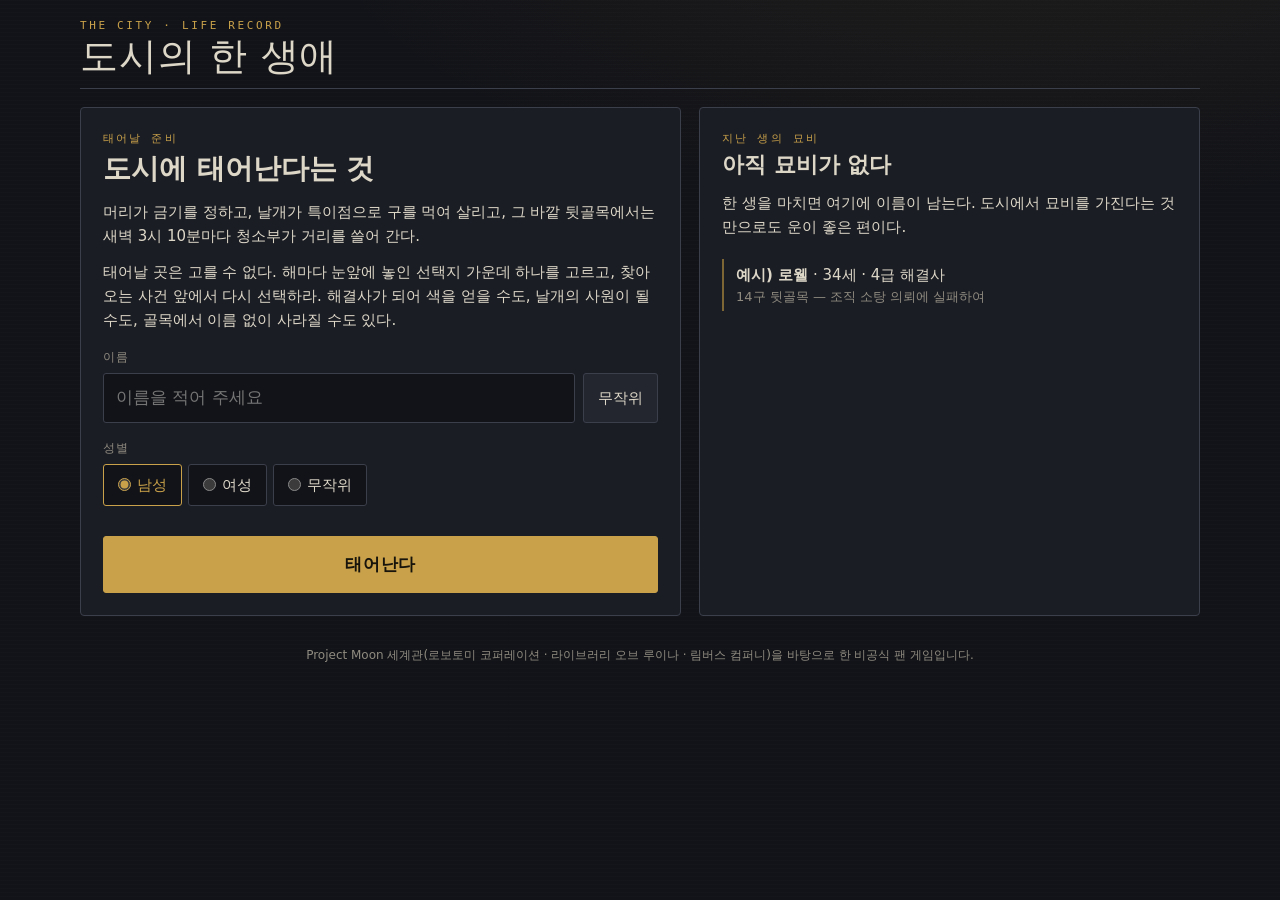
==== index.html @ c5198dad "Kali speaks in short, blunt casual lines Co-Authored-By: Claude Opus 5.5 <noreply@anthropic.com> Cla" ====
<!doctype html>
<html lang="ko">
<head>
<meta charset="utf-8">
<meta name="viewport" content="width=device-width, initial-scale=1, viewport-fit=cover">
<title>도시의 한 생애</title>
<meta name="claude:viewport-fit-sides" content="cover">
<style>
/* Layout: 서류철처럼 쌓인 한 사람의 기록 — 왼쪽 신상 카드, 오른쪽 연대기, 아래 행동 패널 */
:root {
  --bg: #121318;
  --panel: #1b1d24;
  --panel-2: #23262f;
  --line: #34374250;
  --line-strong: #3b3f4b;
  --fg: #ddd7c8;
  --muted: #8f8b80;
  --brass: #c9a14a;
  --brass-dim: #7d6634;
  --blood: #b2443a;
  --mind: #5a9a94;
  --good: #8db36a;
  --display: system-ui, -apple-system, "Apple SD Gothic Neo", "Malgun Gothic", sans-serif;
  --serif: system-ui, -apple-system, "Apple SD Gothic Neo", "Malgun Gothic", sans-serif;
  --sans: system-ui, -apple-system, "Apple SD Gothic Neo", "Malgun Gothic", sans-serif;
  --mono: ui-monospace, "SFMono-Regular", Menlo, Consolas, monospace;
  color-scheme: dark;
}
* { box-sizing: border-box; }
html, body { min-height: 100%; }
body {
  margin: 0;
  background: var(--bg);
  color: var(--fg);
  font-family: var(--sans);
  font-size: 15px;
  line-height: 1.6;
  padding-left: max(16px, env(safe-area-inset-left, 0px));
  padding-right: max(16px, env(safe-area-inset-right, 0px));
  padding-block: 20px 40px;
  background-image:
    radial-gradient(1200px 500px at 80% -10%, #c9a14a12, transparent 60%),
    repeating-linear-gradient(0deg, transparent 0 3px, #ffffff03 3px 4px);
}
button, input { font: inherit; color: inherit; }
button:focus-visible, input:focus-visible { outline: 2px solid var(--brass); outline-offset: 2px; }
.wrap { max-width: 1120px; margin: 0 auto; display: grid; gap: 18px; }

header.top { display: flex; align-items: baseline; justify-content: space-between; gap: 12px; flex-wrap: wrap; border-bottom: 1px solid var(--line-strong); padding-bottom: 10px; }
.brand { font-family: var(--display); font-size: clamp(26px, 5vw, 38px); letter-spacing: 0.02em; line-height: 1.1; color: var(--fg); }
.brand small { display: block; font-family: var(--mono); font-size: 11px; letter-spacing: 0.24em; color: var(--brass); text-transform: uppercase; margin-bottom: 4px; }
.top-actions { display: flex; gap: 8px; flex-wrap: wrap; }

.btn { background: var(--panel-2); border: 1px solid var(--line-strong); padding: 8px 14px; border-radius: 3px; cursor: pointer; transition: border-color .15s, background .15s; text-align: left; }
.btn:hover:not(:disabled) { border-color: var(--brass); }
.btn:disabled { opacity: .38; cursor: not-allowed; }
.btn.primary { background: var(--brass); color: #17140c; border-color: var(--brass); font-weight: 700; }
.btn.primary:hover:not(:disabled) { background: #d8b25c; }
.btn.ghost { background: transparent; }
.btn.danger { border-color: #b2443a80; }

/* 시작 화면 */
.intro { display: grid; grid-template-columns: minmax(0, 1.2fr) minmax(0, 1fr); gap: 18px; }
.intro .card { padding: 22px; }
.intro h2 { font-family: var(--display); font-weight: 700; font-size: 28px; margin: 0 0 8px; text-wrap: balance; }
.intro p { font-family: var(--serif); margin: 0 0 12px; color: var(--fg); max-width: 60ch; }
.field { display: grid; gap: 6px; margin: 16px 0; }
.field label { font-size: 12px; letter-spacing: .12em; color: var(--muted); }
.field-row { display: flex; gap: 8px; }
.field input { flex: 1; min-width: 0; background: var(--bg); border: 1px solid var(--line-strong); padding: 10px 12px; border-radius: 3px; font-size: 17px; }
.seg { display: flex; gap: 6px; flex-wrap: wrap; }
.seg label { display: flex; align-items: center; gap: 6px; background: var(--bg); border: 1px solid var(--line-strong); padding: 8px 14px; border-radius: 3px; cursor: pointer; font-size: 15px; letter-spacing: 0; color: var(--fg); }
.seg input { accent-color: var(--brass); margin: 0; }
.seg label:has(input:checked) { border-color: var(--brass); color: var(--brass); }
.graves { display: grid; gap: 8px; }
.grave { border-left: 2px solid var(--brass-dim); padding: 4px 0 4px 12px; }
.grave b { font-family: var(--serif); }
.grave span { display: block; font-size: 13px; color: var(--muted); }

.card { background: var(--panel); border: 1px solid var(--line-strong); border-radius: 4px; }
.eyebrow { font-family: var(--mono); font-size: 11px; letter-spacing: .2em; text-transform: uppercase; color: var(--brass); }

/* 게임 화면 */
.game { display: grid; grid-template-columns: 320px minmax(0, 1fr); gap: 18px; align-items: start; }
.sheet { padding: 18px; display: grid; gap: 14px; position: sticky; top: calc(env(safe-area-inset-top, 0px) + 12px); }
.who h2 { font-family: var(--display); font-weight: 700; font-size: 30px; margin: 2px 0 0; line-height: 1.15; }
.who .meta { color: var(--muted); font-size: 13px; }
.kv { display: grid; grid-template-columns: auto 1fr; gap: 4px 12px; font-size: 14px; }
.kv dt { color: var(--muted); }
.kv dd { margin: 0; text-align: right; font-variant-numeric: tabular-nums; }
.money { font-family: var(--mono); color: var(--brass); }
.bar { display: grid; gap: 4px; }
.bar-head { display: flex; justify-content: space-between; font-size: 13px; }
.bar-head span:last-child { font-family: var(--mono); font-variant-numeric: tabular-nums; }
.bar-track { height: 7px; background: var(--bg); border: 1px solid var(--line-strong); border-radius: 1px; overflow: hidden; }
.bar-fill { height: 100%; transition: width .4s ease; }
.virtues { display: grid; grid-template-columns: 1fr 1fr; gap: 8px; }
.virtue { background: var(--bg); border: 1px solid var(--line-strong); padding: 8px 10px; border-radius: 3px; display: grid; grid-template-columns: 1fr auto; align-items: baseline; }
.virtue .name { font-size: 13px; color: var(--muted); }
.virtue .rank { font-family: var(--display); font-size: 20px; color: var(--brass); line-height: 1; }
.virtue .num { grid-column: 1 / -1; font-family: var(--mono); font-size: 12px; color: var(--muted); }
.chips { display: flex; flex-wrap: wrap; gap: 6px; }
.chip { font-size: 12px; border: 1px solid var(--brass-dim); color: var(--brass); padding: 2px 8px; border-radius: 2px; }
.chip.warn { border-color: #b2443a90; color: #e07a6f; }

.main { display: grid; gap: 18px; min-width: 0; }
.panel { padding: 16px 18px; }
.panel-head { display: flex; justify-content: space-between; align-items: center; gap: 10px; flex-wrap: wrap; margin-bottom: 12px; }
.panel-head h3 { margin: 0; font-family: var(--display); font-weight: 700; font-size: 20px; }
.ap { font-family: var(--mono); font-size: 13px; color: var(--muted); }
.ap b { color: var(--brass); }
.groups { display: grid; gap: 14px; }
.mang { margin-bottom: 14px; }
.combat .fighters { display: grid; grid-template-columns: minmax(0, 1fr) minmax(0, 1fr); gap: 14px; margin-bottom: 12px; }
.combat .fighters > div { display: grid; gap: 8px; align-content: start; }
.foe-meta { font-size: 12px; color: var(--muted); }
.modal .clash { background: var(--bg); border: 1px solid var(--line-strong); padding: 8px 12px; margin-bottom: 12px; font-size: 13px; display: grid; gap: 4px; }
.modal .clash p { margin: 0; font-family: var(--sans); white-space: normal; }
.modal .clash p:last-child { color: var(--fg); }
.modal .clash p:not(:last-child) { color: var(--muted); }
.moves { display: grid; grid-template-columns: repeat(auto-fill, minmax(150px, 1fr)); gap: 8px; }
.moves .btn small { display: block; color: var(--muted); font-size: 11px; line-height: 1.4; }
.rings-tag { color: var(--brass); font-size: 16px; letter-spacing: .1em; }
.kv dd.teach { font-size: 12px; }
@media (max-width: 520px) { .combat .fighters { grid-template-columns: minmax(0, 1fr); } }
.turn .scene { font-family: var(--serif); margin: 0 0 14px; }
.turn .last { margin: 0 0 12px; padding: 10px 12px; background: var(--bg); border-left: 2px solid var(--brass-dim); color: #bdb7a8; font-size: 14px; white-space: pre-line; }
.turn .choices .btn { padding: 12px 14px; }
.tools { display: flex; flex-wrap: wrap; gap: 8px; margin-top: 12px; padding-top: 12px; border-top: 1px dashed var(--line-strong); }
.tools .btn small { display: block; color: var(--muted); font-size: 12px; }
.rings { display: flex; flex-wrap: wrap; gap: 6px; }
.ring { display: grid; gap: 2px; padding: 6px 12px; color: var(--brass); letter-spacing: .1em; }
.ring small { color: var(--muted); font-size: 11px; letter-spacing: 0; }
.ring.on { border-color: var(--brass); background: #c9a14a1f; }
.group-title { font-size: 12px; letter-spacing: .14em; color: var(--muted); margin-bottom: 6px; }
.acts { display: grid; grid-template-columns: repeat(auto-fill, minmax(170px, 1fr)); gap: 8px; }
.act { display: grid; gap: 2px; padding: 10px 12px; }
.act b { font-weight: 500; }
.act small { color: var(--muted); font-size: 12px; line-height: 1.4; }
.advance { width: 100%; text-align: center; padding: 14px; font-size: 17px; margin-top: 14px; font-family: var(--display); font-weight: 700; letter-spacing: .04em; }

.log { padding: 6px 18px 18px; max-height: 560px; overflow-y: auto; }
.year { padding: 14px 0; border-bottom: 1px dashed var(--line-strong); display: grid; grid-template-columns: 64px minmax(0, 1fr); gap: 12px; }
.year:last-child { border-bottom: 0; }
.year .age { font-family: var(--display); font-size: 22px; color: var(--brass); line-height: 1.2; }
.year .age small { display: block; font-family: var(--mono); font-size: 10px; color: var(--muted); letter-spacing: .1em; }
.entries { display: grid; gap: 6px; font-family: var(--serif); font-size: 15px; }
.entries p { margin: 0; max-width: 68ch; }
.entries .k-event { color: var(--fg); }
.entries .k-event b { color: var(--brass); font-family: var(--sans); font-size: 13px; margin-right: 6px; }
.entries .k-act { color: #bdb7a8; }
.entries .k-good { color: var(--good); }
.entries .k-bad { color: #e07a6f; }
.entries .k-death { color: var(--blood); font-weight: 700; }

/* 모달 */
.modal-back { position: fixed; inset: 0; background: #07080bcc; display: grid; place-items: center; padding: 20px max(16px, env(safe-area-inset-left, 0px)); z-index: 20; }
.modal { width: min(560px, 100%); padding: 22px; border-top: 3px solid var(--brass); max-height: 90vh; overflow-y: auto; }
.modal h3 { font-family: var(--display); font-weight: 700; font-size: 24px; margin: 4px 0 10px; text-wrap: balance; }
.modal p { font-family: var(--serif); margin: 0 0 16px; white-space: pre-line; }
.choices { display: grid; gap: 8px; }
.choices .btn small { display: block; color: var(--muted); font-size: 12px; }

/* 엔딩 */
.ending { padding: 26px; display: grid; gap: 14px; border-top: 3px solid var(--blood); }
.ending h2 { font-family: var(--display); font-weight: 700; font-size: 34px; margin: 0; }
.epitaph { font-family: var(--serif); font-size: 18px; border-left: 2px solid var(--brass); padding-left: 14px; max-width: 60ch; }

.foot { color: var(--muted); font-size: 12px; text-align: center; }

@media (max-width: 820px) {
  .game, .intro { grid-template-columns: minmax(0, 1fr); }
  .sheet { position: static; }
  .log { max-height: none; }
}
@media (prefers-reduced-motion: reduce) { * { transition: none !important; } }
</style>
</head>
<body>
<div class="wrap">
  <header class="top">
    <div class="brand"><small>The City · Life Record</small>도시의 한 생애</div>
    <div class="top-actions" id="topActions"></div>
  </header>
  <div id="screen"></div>
  <p class="foot">Project Moon 세계관(로보토미 코퍼레이션 · 라이브러리 오브 루이나 · 림버스 컴퍼니)을 바탕으로 한 비공식 팬 게임입니다.</p>
</div>
<div id="modalRoot"></div>

<script>
"use strict";
// ───────── 유틸 ─────────
const rand = (a, b) => Math.floor(Math.random() * (b - a + 1)) + a;
const chance = p => Math.random() < p;
const pick = arr => arr[Math.floor(Math.random() * arr.length)];
const clamp = (v, a, b) => Math.max(a, Math.min(b, v));
const fmt = n => Math.round(n).toLocaleString("ko-KR");
const esc = t => String(t).replace(/[&<>"]/g, c => ({ "&": "&amp;", "<": "&lt;", ">": "&gt;", '"': "&quot;" }[c]));
const $ = sel => document.querySelector(sel);

// 테스트 서버(test.html)는 저장 기록을 따로 쓴다
const SAVE_KEY = window.CITY_TEST ? "cityLife.test.save.v1" : "cityLife.save.v1";
const GRAVE_KEY = window.CITY_TEST ? "cityLife.test.graves.v1" : "cityLife.graves.v1";
const store = {
  get(k) { try { return JSON.parse(localStorage.getItem(k)); } catch (e) { return null; } },
  set(k, v) { try { localStorage.setItem(k, JSON.stringify(v)); } catch (e) {} },
  del(k) { try { localStorage.removeItem(k); } catch (e) {} },
};

// ───────── 세계 데이터 ─────────
const VIRTUES = [["fort", "용기"], ["prud", "신중"], ["temp", "자제"], ["just", "정의"]];
const GENDERS = { m: "남성", f: "여성" };
const ZONES = { nest: "둥지", back: "뒷골목", out: "외곽", wing: "날개 구역", spider: "거미집", hcorp: "H사 구역", sisyphe: "시지프 백화점", hatch: "R사 부화장", wlost: "열차 사이" };
// 시지프 백화점: N사의 금기를 어겨 시지프형을 받은 사람이 들어가는 곳. 층을 오르다 지면 지하 1층으로 굴러떨어진다.
const FLOORS = ["지하 1층 푸드코트", "1층 잡화관", "2층 의류관", "3층 가전관", "4층 상영관", "옥상"];
const FLOOR_FOES = ["푸드코트 점원", "잡화관 매니저", "의류관 마네킹들", "가전관 보안 요원", "상영관 안내원"];
const isN = () => (s.job?.type === "wing" && s.job.co === "N사") || (s.zone === "wing" && s.wingCo === "N사");
// H사는 날개 가운데 하나다. 다만 세 가문과 흑수가 있어 구역의 모습은 다른 날개와 다르다.
const isH = st => st.zone === "hcorp" || (st.zone === "wing" && st.wingCo === "H사");
const isS = st => st.zone === "wing" && st.wingCo === "S사";
const zkey = st => (isH(st) ? "hcorp" : isS(st) ? "scorp" : st.zone);
const nestLike = st => (st.zone === "nest" || st.zone === "wing") && !isH(st) && !isS(st);
const streetLike = st => st.zone === "back" || st.zone === "out";
// 거미집의 아비들. 시오미 요루(소지)는 탈출 전까지 거미집에 남아 있다.
const ABI = {
  "뤼엔": { finger: "검지", str: 170, mang: 3, loot: ["남겨진 신탁", "계속 울리는 단말기"], desc: "검은 양복에 가면을 쓴 검지의 신탁 대행자. 거미집의 판을 짠 사람이고, 모든 것을 지령의 이름으로 행한다." },
  "발렌치나": { finger: "엄지", full: "발렌치나 보냐텔리", str: 130, mang: 1, loot: ["오딘의 눈", "레이피어"], line: "씨발, 어디 싸돌아다니다 이제 기어 나왔어, 이 배은망덕한 새끼야? 키워 준 은혜도 모르고 좆같이 도망을 쳐? 이리 와, 오늘 다리몽둥이 부러질 줄 알아.", desc: "보냐텔리 가문에서 쫓겨난 연기 전쟁의 영웅. 합을 주고받을수록 빨라지는 속검술 팔레르모, 오른눈에 박힌 오딘의 눈." },
  "마티아스": { finger: "중지", str: 160, mang: 0, loot: ["레바테인", "앙갚음 장부 [번외]"], desc: "중지의 큰형님. 봉인 붕대가 한 겹씩 풀릴 때마다 대검 레바테인이 열기를 토한다.", line: "어이, 막내! 식구가 집을 나가면 쓰나. 큰형님이 직접 데리러 왔다!" },
  "칼리스토": { finger: "약지", str: 112, mang: 0, loot: ["티비아", "마에스트로의 반지"], desc: "약지 신체파의 전직 마에스트로. 뼈와 근육을 늘이는 티비아를 휘두르고, 개조 인형들을 부린다.", line: "아아, 여기 계셨군요. 당신은 아직 미완성입니다. 제가 마저 완성해 드리지요." },
  "요루": { finger: "소지", full: "시오미 요루", str: 74, mang: 0, desc: "하얀 시로무쿠 차림의 어머니. 지혜성도가 지나간 자리마다 파란 검흔이 남는다." },
};
const H_FAMILIES = ["가씨 가문", "설씨 가문", "사씨 가문"];
// 흑수: 환을 먹고 흑수가 되어, 재갈을 쥔 주인을 호위하는 H사의 병기. 가장 높은 자리는 필두.
const HEISHOU = ["묘", "사", "술", "신", "진", "유", "인", "오", "미", "해", "축"];
const HEISHOU_RANKS = ["흑수", "필두"];
const SHIPS = ["회색 고래", "검은 물보라", "녹슨 닻", "새벽 갈매기", "끝없는 수평선"];
const LAKE_FOES = ["호수 밑에서 올라온 거대한 그림자", "대호수의 식인 어군", "안개 속의 유령선", "촉수 달린 괴어"];
const TABOO_FOES = ["시간을 되감으려는 연구자", "인공지능에 몸을 맡긴 자", "복제인간 공장의 주인", "금기 기술 밀매상"];
const CLAW_TARGETS = ["금기를 어긴 날개의 임원", "특이점을 빼돌린 연구 집단", "금기 연구를 숨긴 특색 해결사"];
const COMMISSION_FOES = ["뒷골목 조직원들", "용병 무리", "도망친 개조인간", "폭주한 의체 사용자", "경쟁 사무소의 해결사"];
const DOG_NAMES = ["보리", "콩이", "까망이", "뭉치"];
const BLOOD_RANKS = ["갓 태어난 혈귀", "혈귀", "오래된 혈귀", "혈귀 귀족"];
const MANSIONS = ["은빛 장미 저택", "둥지 언덕의 아르덴 저택", "금박 담장의 로웰가", "11구의 오래된 저택", "검은 철문 집안"];
const INTRUDERS = ["저택에 숨어든 도둑들", "주인을 노린 자객", "경쟁 가문의 사병들", "뒷골목 조직원들"];
const BLOOD_FOES = ["굶주린 혈귀", "혈귀 무리", "혈귀 가문의 버틀러들", "오래된 혈귀"];
const RUIN_FOES = ["유적의 수호 기계", "무너진 회랑의 괴물", "경쟁 도굴꾼들", "잠에서 깬 무언가"];
// 유물: 위력을 주지만 해마다 대가를 받아 간다
const RELICS = [
  { name: "울부짖는 창", pow: 15, curse: "sp", desc: "휘두를 때마다 누군가의 비명이 들린다." },
  { name: "피를 먹는 검", pow: 18, curse: "hp", desc: "주인의 피도 가리지 않는다." },
  { name: "시간의 모래시계", pow: 6, stat: "prud", curse: "sp", desc: "모래가 거꾸로 흐를 때가 있다." },
  { name: "침묵의 가면", pow: 8, stat: "temp", curse: "sp", desc: "쓰고 있으면 자기 목소리가 들리지 않는다." },
  { name: "녹슨 왕관", pow: 5, rep: 20, curse: "hp", desc: "이마를 조금씩 파고든다." },
  { name: "꺼지지 않는 심장", pow: 12, curse: "sp", desc: "주머니 속에서 아직도 뛰고 있다." },
  { name: "궁니르", pow: 22, curse: "sp", desc: "던지면 반드시 표적을 꿰뚫고 주인의 손으로 돌아온다. 돌아올 때마다 마음 한 조각을 가져온다." },
  // 히든 보스 뇌횡의 전리품: 유적에서는 나오지 않는다
  { name: "카포의 모자", pow: 10, rep: 30, hidden: true, desc: "동부 엄지 카포 IIII의 모자. 쓰고 있으면 골목의 조직원들이 먼저 길을 비킨다." },
  { name: "천퇴성도", pow: 25, hidden: true, desc: "소지의 천퇴성이 쓰던 칼. 베기도 전에 상대가 물러선다." },
  // 거미집 아비들의 전리품
  { name: "남겨진 신탁", pow: 15, stat: "prud", hidden: true, desc: "뤼엔이 끝내 수행하지 못한 지령이 적힌 종이. 글씨가 아직 마르지 않았다." },
  { name: "계속 울리는 단말기", pow: 10, curse: "sp", hidden: true, desc: "검지의 단말기. 주인이 죽었는데도 새 지령 알림이 멈추지 않는다." },
  { name: "오딘의 눈", pow: 18, stat: "prud", hidden: true, desc: "발렌치나의 오른눈에 박혀 있던 유물. 다가올 찰나를 먼저 보여 준다." },
  { name: "레이피어", pow: 16, hidden: true, desc: "코등이에 리볼버 약실이 달린 레이피어. 탄을 격발해 검신을 쏘아 낸다." },
  { name: "레바테인", pow: 24, curse: "hp", hidden: true, desc: "세 겹의 붕대로 봉인된 대검. 붕대를 풀 때마다 쥔 손까지 태운다." },
  { name: "앙갚음 장부 [번외]", pow: 12, stat: "just", hidden: true, desc: "중지가 갚아야 할 원한을 적어 둔 장부의 번외편. 마지막 장에 마티아스의 이름이 있다." },
  { name: "티비아", pow: 15, hidden: true, desc: "뼈와 근육을 늘이고 비트는 칼리스토의 주 무기." },
  { name: "마에스트로의 반지", pow: 10, stat: "temp", hidden: true, desc: "약지 마에스트로의 증표. 끼고 있으면 모든 것이 재료로 보인다." },
  // 붉은 안개의 전리품
  { name: "미미크리 [프로토타입]", pow: 30, curse: "hp", hidden: true, desc: "붉은 안개가 쓰던 E.G.O 무기의 시제품. 벤 것을 먹고 주인의 피도 탐낸다." },
  { name: "다스리는 황제의 왕관", pow: 30, rep: 30, curse: "sp", hidden: true, desc: "연기 전쟁의 전장을 다스리던 바퀴황제의 왕관. 쓰면 벌레들이 고개를 숙이고, 밤마다 군단의 발소리가 들린다." },
  { name: "지혜성도", pow: 20, hidden: true, desc: "소지의 오오타치. 베고 지나간 자리에 파란 검흔이 남는다." },
  { name: "자양화", pow: 8, stat: "temp", hidden: true, desc: "푸른 수국 장식. 쥐고 있으면 이유 모를 그리움이 밀려온다." },
  // 대호수의 전리품
  { name: "창백한 고래의 심장", pow: 35, curse: "sp", hidden: true, desc: "아직도 느리게 뛰는 거대한 심장. 귀를 대면 파도 소리와 누군가의 집착이 들린다." },
  { name: "청새치 고래의 위턱", pow: 40, curse: "hp", hidden: true, desc: "창처럼 길게 뻗은 위턱. 쥐는 손바닥이 늘 조금씩 베인다." },
  { name: "새빨간 고래의 혓바닥", pow: 38, curse: "sp", hidden: true, desc: "아직도 붉고 축축한 혓바닥. 밤마다 무언가를 맛보고 싶어진다." },
];
// 마지막 글자에 받침이 있는지 (조사 고르기용)
const hasBatchim = w => { const c = w.charCodeAt(w.length - 1) - 0xac00; return c >= 0 && c <= 11171 && c % 28 !== 0; };
// 대호수의 고래들. 거대한 만큼 느려서 합에서는 위력의 일부(clashScale)만 쓴다.
const WHALES = [
  { id: "paleWhale", flag: "whaleDone", ach: "whale", name: "창백한 고래", hp: 5000, str: 500, clashScale: 0.5, min: 200, loot: "창백한 고래의 심장",
    intro: "항해 중 호수의 물빛이 하얗게 바랬다. 수면 아래에서 섬만 한 그림자가 떠오른다.",
    desc: "숨 한 번에 파도가 일고, 꼬리 한 번에 배가 기운다. 너무 거대해서 움직임이 느리다. 그 틈을 노려야 한다.",
    end: "작살이 심장에 닿았다. 창백한 고래가 천천히 가라앉으며 호수 전체가 고요해졌다." },
  { id: "marlinWhale", flag: "marlinDone", ach: "marlin", name: "청새치 고래", hp: 4800, str: 760, clashScale: 0.37, min: 240, loot: "청새치 고래의 위턱",
    intro: "수면을 가르며 창 같은 위턱이 솟구쳤다. 돛대 하나가 단번에 꿰뚫려 부러졌다.",
    desc: "창처럼 뻗은 위턱으로 배를 꿰뚫는 고래. 셋 중 가장 빠르고 가장 사납다.",
    end: "위턱을 피해 등 위로 뛰어올라 작살을 박아 넣었다. 청새치 고래가 마지막으로 하늘을 향해 솟구쳤다가 떨어졌다." },
  { id: "redWhale", flag: "redWhaleDone", ach: "redWhale", name: "새빨간 고래", hp: 6000, str: 670, clashScale: 0.4, min: 240, loot: "새빨간 고래의 혓바닥",
    intro: "호수가 피처럼 붉게 물들었다. 거대한 입이 열리며 물이 소용돌이친다.",
    desc: "무엇이든 삼키는 붉은 고래. 가장 거대하고 가장 질기다.",
    end: "붉은 입 안쪽 깊숙이 작살을 꽂았다. 새빨간 고래가 몸을 비틀며 가라앉자 붉은 물빛도 천천히 걷혔다." },
];
// 소지의 별호: 36천강과 72지살. 태어날 때 정해지고 평생 잃지 않는다.
// 소지는 별호일 뿐 들어갈 수 있는 조직이 아니다. 별을 가진 이들은 대개 다른 곳에 속해 있고, 누가 별을 가졌는지 서로 모른다.
// 천퇴성(뇌횡)과 지혜성(시오미 요루)은 이미 주인이 있다.
const TIANGANG = ["천괴성", "천강성", "천기성", "천한성", "천용성", "천웅성", "천맹성", "천위성", "천영성", "천귀성", "천부성", "천만성", "천고성", "천상성", "천우성", "천공성", "천속성", "천이성", "천구성", "천수성", "천검성", "천평성", "천죄성", "천손성", "천패성", "천뢰성", "천혜성", "천폭성", "천곡성", "천미성", "천교성", "천암성", "천퇴성", "천살성", "천재성", "천호성"];
const DISHA = ["지괴성", "지살성", "지용성", "지걸성", "지웅성", "지위성", "지영성", "지기성", "지맹성", "지문성", "지정성", "지벽성", "지합성", "지강성", "지암성", "지축성", "지회성", "지좌성", "지우성", "지령성", "지수성", "지미성", "지희성", "지광성", "지비성", "지쾌성", "지명성", "지진성", "지퇴성", "지만성", "지은성", "지이성", "지리성", "지준성", "지락성", "지첩성", "지속성", "지계성", "지마성", "지요성", "지유성", "지복성", "지공성", "지손성", "지노성", "지찰성", "지악성", "지추성", "지장성", "지단성", "지각성", "지사성", "지음성", "지형성", "지평성", "지구성", "지적성", "지모성", "지폐성", "지건성", "지멸성", "지허성", "지주성", "지패성", "지묘성", "지전성", "지교성", "지혼성", "지보성", "지환성", "지월성", "지혜성"];
const TAKEN_STARS = ["천퇴성", "지혜성"];
// 별호가 있는 사람만 소지 소속으로 표시된다
const starLine = st => (st.starKnown && st.birthStar ? `소지 · ${STAR_TIER[st.birthStar.tier]} ${st.birthStar.name}` : "");
const STAR_TIER = { disha: "72지살", tiangang: "36천강" };
const relicOf = n => RELICS.find(r => r.name === n);
const SCENES = {
  back: ["골목에 녹슨 비가 내린다.", "멀리서 해결사들의 총성이 들린다.", "옆방 사람이 또 바뀌었다.", "골목 끝 공방에서 용접 불꽃이 튄다."],
  out: ["외곽의 바람이 모래를 실어 온다.", "폐허 너머에서 정체 모를 울음소리가 들린다.", "오늘도 물을 구하는 게 일이다."],
  nest: ["둥지의 거리는 오늘도 깨끗하다.", "광고판이 새 앰플을 자랑한다.", "검문소 앞 줄이 길다."],
  wing: ["날개의 로고가 새겨진 창 너머로 도시가 내려다보인다.", "사내 방송이 오늘의 생산 목표를 읽는다.", "보안 요원이 신분증을 다시 확인한다."],
  hcorp: ["처마 끝마다 붉은 등롱이 흔들린다.", "가문의 행렬이 지나가자 사람들이 고개를 숙인다.", "재갈을 쥔 주인 뒤로 흑수들이 말없이 따라 걷는다.", "찻집에서 보이차 향이 흘러나온다."],
  scorp: ["처마 끝에 풍경이 운다.", "장터에서 엿장수의 가위 소리가 들린다.", "갓을 쓴 사람들이 돌담길을 천천히 지나간다."],
  hatch: ["배양조의 기포 소리가 끝없이 이어진다.", "교관이 개체 번호를 하나씩 부른다.", "옆 침상의 아이가 오늘도 같은 꿈 이야기를 한다."],
  wlost: ["창밖으로 같은 역이 세 번째 지나간다.", "열차 칸의 끝이 보이지 않는다.", "누군가의 시계는 거꾸로, 누군가의 시계는 멈춰 있다."],
  sisyphe: ["안내 방송이 오늘의 특가를 읽는다.", "에스컬레이터가 끝없이 올라간다.", "푸드코트에서 통조림 따는 소리가 들린다."],
  spider: ["천장에서 거미줄 같은 실이 늘어진다.", "복도 끝에서 아비의 발소리가 지나간다.", "어딘가에서 아비들이 웃는 소리가 들린다."],
};
const NAMES = ["로웰", "하윤", "이든", "세라", "도윤", "카린", "밀레", "준", "아델", "시오", "레오", "나윤", "에단", "루카", "미르", "소라", "벨", "그레타", "오스카", "유리", "하람", "티모", "이사", "펠릭스", "다온", "노아", "비비안", "로아"];
const WINGS = [
  { co: "L사", flavor: "에너지 기업. 지하 시설에서 무엇을 관리하는지는 묻지 않는 것이 규칙이다." },
  { co: "K사", flavor: "재생 앰플을 만드는 회사. 상처가 아물기 전에 다시 출근하게 된다." },
  { co: "W사", flavor: "구 사이를 순식간에 잇는 워프 열차를 운영한다. 승무원은 청소 담당을 겸한다." },
  { co: "R사", flavor: "용병을 길러 내는 군사 기업. 팀 이름이 동물 이름이다." },
  { co: "N사", flavor: "경험을 통조림에 담는 날개. 영상을 남기는 것과 경험을 위조하는 것을 금기로 삼는다." },
  { co: "T사", flavor: "시간과 관련된 특이점을 쥐고 있다. 근무 시간이 늘 이상하게 길다." },
  { co: "S사", flavor: "조선을 닮은 날개. 기와집과 돌담길 사이로 갓을 쓴 사람들이 오간다." },
  { co: "H사", flavor: "가씨 · 설씨 · 사씨 세 가문이 이끄는 날개. 재갈을 쥔 주인 곁에는 늘 흑수가 있다." },
];
const FINGERS = [
  { name: "엄지", flavor: "철저한 위계. 윗사람의 말은 곧 법이다." },
  { name: "검지", flavor: "지령을 따른다. 이유는 묻지 않는다." },
  { name: "중지", flavor: "형제의 원한은 반드시 갚는다." },
  { name: "약지", flavor: "도시를 화폭 삼는 예술가들. 재료는 대개 사람이다." },
];
const SYNDS = ["갈고리 조직", "녹슨 사슬단", "검은 비늘 회", "9번가 형제단", "쥐구멍 상회", "회색 우산파"];
const COLOR_A = ["진홍", "청록", "회백", "금빛", "칠흑", "은회", "자홍", "적갈", "남빛", "잿빛"];
const COLOR_B = ["칼날", "늑대", "서리", "파도", "종소리", "안개", "망치", "장미", "등불", "메아리"];
const EGO_NAMES = ["꺼지지 않는 등불", "가시 돋친 서약", "잿빛 요람", "거꾸로 핀 꽃", "녹슨 맹세", "침묵하는 종", "부서진 나침반", "붉은 실타래", "깊은 우물", "새벽의 칼날"];
const ACH = {
  heir: "H사 가주 후보", head: "H사 가주", lord: "H사 군주", heishou: "흑수가 되다", pildu: "흑수 필두", captain: "대호수의 선장", pirateCaptain: "해적선장",
  hunterLegend: "전설의 금기사냥꾼", claw: "머리의 발톱",
  vampire: "혈귀가 되다", bloodNoble: "혈귀 귀족", bloodLegend: "전설의 혈귀 사냥꾼", butlerChief: "저택의 우두머리", relic: "유물 발견", relic5: "유물 수집가",
  leiHeng: "동부십검을 꺾다", roachEmperor: "바퀴황제를 쓰러뜨리다", kali: "붉은 안개를 걷어 내다", whale: "창백한 고래를 잡다", marlin: "청새치 고래를 잡다", redWhale: "새빨간 고래를 잡다", disha: "72지살", tiangang: "36천강", hatchery: "부화장 출신", lost: "길 잃은 자", lostReturn: "열차에서 돌아오다", rcorpTop: "R사 팀장", wcleanTop: "1등급 정리요원", blackcloudTop: "흑운회 조장", geomgyeTop: "검계의 우두",
  spiderEscape: "거미집 탈출", sisyphe: "시지프형", sisypheOut: "형기 만료", abiSlayer: "아비를 베다", spiderEnd: "거미집의 끝",
  nest: "둥지 입성", wing: "날개 입사", fixer: "해결사 자격", grade1: "1급 해결사", color: "특색 해결사",
  finger: "손가락의 일원", taboo: "금기를 건드림", night: "청소부를 베다",
  oldage: "천수를 누림", ego: "E.G.O 개화", shin: "신(心) 터득", mang: "망(望) 발현", mang5: "다섯 겹의 망", egoUnstable: "불안정 E.G.O 개화", rich: "백만장자", family: "가정을 꾸림", aug: "온몸이 의체",
};

// ───────── 상태 ─────────
let s = null;
let queue = [];
let modalOpen = false;

function rollOrigin() {
  const r = Math.random();
  return r < 0.1 ? "nest" : r < 0.22 ? "wing" : r < 0.93 ? "back" : r < 0.97 ? "out" : "spider";
}
function newLife(name, gender, origin) {
  if (origin === "hatch") { const l = newLife(name, gender, "wing"); l.wingCo = "R사"; l.zone = "hatch"; l.hatchBorn = true; l.parents = 0; return l; }
  // "hcorp"는 H사 날개 출생을 뜻한다
  const forceH = origin === "hcorp";
  const zone = forceH ? "wing" : ZONES[origin] ? origin : rollOrigin();
  const wingCo = zone === "wing" ? (forceH || chance(0.45) ? "H사" : pick(WINGS.filter(w => w.co !== "H사")).co) : null;
  const base = (wingCo === "H사" ? 7 : { nest: 8, wing: 9, spider: 6 }[zone]) || 4;
  const life = {
    name: name || pick(NAMES),
    gender: gender === "m" || gender === "f" ? gender : pick(["m", "f"]),
    age: 0,
    district: rand(1, 25),
    zone,
    wingCo,
    spider: zone === "spider" ? { abi: ["뤼엔", "발렌치나", "마티아스", "칼리스토", "요루"], escaped: false, teach: {} } : null,
    hFamily: wingCo === "H사" && chance(0.4) ? pick(H_FAMILIES) : null,
    hatchBorn: wingCo === "R사" && chance(0.4),
    // 별호는 태어날 때 정해진다. 소지에 들어가면 그 별로 불린다.
    birthStar: (r => (r < 0.03 ? { tier: "tiangang", name: pick(TIANGANG.filter(n => !TAKEN_STARS.includes(n))) } : r < 0.1 ? { tier: "disha", name: pick(DISHA.filter(n => !TAKEN_STARS.includes(n))) } : null))(Math.random()),
    hp: 100, sp: 100,
    fort: rand(base, base + 8), prud: rand(base, base + 8), temp: rand(base, base + 8), just: rand(base, base + 8),
    money: 0, rep: 0,
    job: null, bestJob: null,
    partner: null, love: 0, married: false, kids: 0,
    parents: zone === "spider" ? 1 : 2, aug: 0, taboo: 0,
    ap: 1, offer: null, last: null,
    log: [], ach: [],
    alive: true, cause: null,
  };
  if (life.hatchBorn) { life.zone = "hatch"; life.parents = 0; }
  return life;
}

const apFor = st => (st.age < 6 ? 1 : st.age < 16 ? 2 : 3);
// 신(心) 숙련도 20마다 망(望) 고리 하나, 최대 다섯
// 정신력 최댓값. 완전한 E.G.O를 개화하면 100 늘어난다.
const spMax = st => 100 + (st.ego?.stable ? 100 : 0);
// 망(望) 고리: 신(心) 숙련도 20마다, 그리고 쌓아 온 각오 3마다 하나씩. 둘 중 작은 쪽까지만, 최대 다섯.
const maxRings = st => Math.min(5, Math.floor((st.shin || 0) / 20), Math.floor((st.resolve || 0) / 3));
const mangLoad = n => (n ? 4 * Math.pow(2, n - 1) : 0);
const power = st => (st.fort + st.just) / 2 + st.prud / 10 + st.aug * 3 + (st.ego ? (st.ego.stable ? 25 : 35) : 0)
  + (st.shin || 0) / 5 + (st.timeSense ? 5 : 0)
  + (st.starKnown && st.birthStar ? (st.birthStar.tier === "tiangang" ? 25 : 10) : 0) + (st.vampire ? 20 + st.vampire.rank * 8 : 0) + (st.relics || []).reduce((a, n) => a + (relicOf(n)?.pow || 0), 0);
const rankOf = v => (v >= 100 ? "EX" : ["I", "II", "III", "IV", "V"][Math.min(4, Math.floor(v / 20))]);
// 성별에 따른 문구: gx(남성, 여성)
const gx = (m, f) => (s && s.gender === "f" ? f : m);
const where = st => (st.zone === "hatch" ? "R사 부화장" : st.zone === "wlost" ? "W사 열차 사이의 어딘가" : st.zone === "sisyphe" ? `시지프 백화점 ${FLOORS[st.floor || 0]}` : st.zone === "spider" ? "거미집" : st.zone === "hcorp" ? `${st.district}구 H사 구역` : st.zone === "wing" ? `${st.district}구 ${st.wingCo} 날개 구역` : `${st.district}구 ${ZONES[st.zone]}`);

function jobLabel(j) {
  if (!j) return "없음";
  switch (j.type) {
    case "fixer": return j.color ? `특색 해결사 「${j.color}」` : `${j.grade}급 해결사`;
    case "wing": return `${j.co} ${["사원", "주임", "팀장", "부장", "임원"][j.rank]}`;
    case "synd": return `${j.name} ${["말단", "행동대원", "간부", "두목"][j.rank]}`;
    case "finger": return `${j.name} ${["견습", "정식 단원", "중견", "간부"][j.rank]}`;
    case "worker": return "공장 노동자";
    case "heishou": return `흑수 - ${j.branch}${j.rank ? " " + HEISHOU_RANKS[j.rank] : ""}`;
    case "hhead": return "H사 가주";
    case "hlord": return "H사 군주";
    case "sailor": return j.rank === 3 ? `「${j.ship}」호 선장` : `대호수 ${["갑판원", "항해사", "일등항해사"][j.rank]}`;
    case "pirate": return j.rank === 3 ? `해적선 「${j.ship}」의 선장` : `해적 ${["졸개", "갑판장", "부선장"][j.rank]}`;
    case "tabooHunter": return `${["수습", "정식", "베테랑", "전설의"][j.rank]} 금기사냥꾼`;
    case "claw": return "머리의 발톱";
    default: if (ORGS[j.type]) return ORGS[j.type].title(j) + ORGS[j.type].ranks[j.rank]; break;
    case "bloodHunter": return `${["견습", "정식", "베테랑", "전설의"][j.rank]} 혈귀 사냥꾼`;
    case "butler": return `${j.house}의 ${["견습 ", "", "수석 ", ""][j.rank]}${j.rank === 3 ? gx("집사장", "메이드장") : gx("전투 집사", "전투 메이드")}`;
    case "relicHunter": return `${["신참", "정식", "베테랑", "전설의"][j.rank]} 유적 탐사가`;
  }
}
function jobScore(j) {
  if (!j) return 0;
  if (j.type === "fixer") return j.color ? 100 : 10 + (10 - j.grade) * 8;
  if (j.type === "wing") return 40 + j.rank * 12;
  if (j.type === "finger") return 35 + j.rank * 15;
  if (j.type === "synd") return 15 + j.rank * 10;
  if (j.type === "bloodHunter") return 30 + j.rank * 15;
  if (j.type === "butler") return 15 + j.rank * 12;
  if (j.type === "relicHunter") return 20 + j.rank * 14;
  if (ORGS[j.type]) return 20 + j.rank * 15;
  return { claw: 120, hlord: 110, hhead: 70 }[j.type] ?? (j.type === "tabooHunter" ? 30 + j.rank * 15 : ["heishou", "sailor", "pirate"].includes(j.type) ? 12 + j.rank * 12 : 5);
}
function setJob(j) {
  s.job = j;
  if (j && jobScore(j) >= jobScore(s.bestJob)) s.bestJob = { ...j };
}

// ───────── 기록 ─────────
function yearEntry() {
  let y = s.log[s.log.length - 1];
  if (!y || y.age !== s.age) { y = { age: s.age, e: [] }; s.log.push(y); }
  return y;
}
function say(text, kind = "act", title) { if (text) yearEntry().e.push({ t: text, k: kind, h: title || null }); }
function achieve(id) {
  if (s.ach.includes(id)) return;
  s.ach.push(id);
  say(`업적 — ${ACH[id]}`, "good");
}

// ───────── 수치 변화 ─────────
function gain(stat, n) { s[stat] = clamp(s[stat] + n, 0, 130); return n; }
function heal(hp, sp) { s.hp = clamp(s.hp + (hp || 0), 0, 100); s.sp = clamp(s.sp + (sp || 0), 0, spMax(s)); }
// 각오: 유혹을 거절하고 자신을 마주한 선택이 쌓인 것. 신(心)과 망(望)의 조건이 된다.
function resolveUp(n = 1) { s.resolve = (s.resolve || 0) + n; }
function hurt(n, cause) {
  if (!s.alive) return;
  s.hp = clamp(s.hp - n, 0, 100);
  if (n >= 15) s.scars = (s.scars || 0) + 1;
  if (s.hp <= 0) die(cause);
}
// 단련이나 수업처럼 다치기는 해도 죽지는 않는 피해
function bruise(n) { s.hp = Math.max(1, s.hp - n); }
function strain(n, cause) {
  if (!s.alive) return;
  s.sp = clamp(s.sp - n, 0, spMax(s));
  if (s.sp <= 0) mindBreak(cause);
}
// 정신력이 바닥나면: 자신을 마주해 E.G.O가 피어나거나, 뒤틀리거나, 가까스로 버틴다
function mindBreak(cause) {
  const resolve = (s.temp + s.just) / 400;
  const r = Math.random();
  if (!s.ego && r < 0.1 + resolve * 0.4) return bloomEgo(true, "무너지는 마음 한가운데서");
  if (!s.ego && r < 0.28 + resolve * 0.4) return bloomEgo(false, "무너지는 마음 한가운데서");
  if (r < 0.7) {
    die(cause ? `${cause} — 무너진 마음의 빈자리에서 다른 무언가가 태어났다. 뒤틀렸다` : "마음이 무너진 자리에서 다른 무언가가 태어났다. 뒤틀렸다");
    return;
  }
  s.sp = 15;
  gain("prud", -4); gain("fort", -3);
  say("정신이 바닥났지만 가까스로 자신을 붙잡았다. 무언가를 잃은 기분이다.", "bad");
}
function bloomEgo(stable, how) {
  s.ego = { name: "이름 없는 E.G.O", stable };
  askName(stable ? "E.G.O" : "불안정한 E.G.O", pick(EGO_NAMES), name => {
    s.ego.name = name;
    say(stable
      ? `${how} 자신을 똑바로 마주했다. 마음이 꽃처럼 열리며 E.G.O 「${name}」이(가) 개화했다.`
      : `${how} 마음이 반쯤만 열렸다. 균열 사이로 불안정한 E.G.O 「${name}」이(가) 피어났다. 언제 다시 뒤틀릴지 모른다.`, "good");
  });
  s.sp = stable ? 200 : 40;
  if (stable) { VIRTUES.forEach(([k]) => gain(k, 8)); achieve("ego"); }
  else { gain("fort", 12); gain("just", 12); achieve("egoUnstable"); }
}
// 아라야시키는 휘두를 때마다 기억을 지운다
function loseMemory(n) {
  s.memory = clamp((s.memory ?? 100) - n, 0, 100);
  if (s.memory <= 0) die("아라야시키를 휘두를 때마다 기억이 지워졌고, 마침내 자신이 누구인지조차 남지 않았다");
}
function die(cause, final) {
  if (s.zone === "sisyphe" && !final) {
    s.hp = 100; s.sp = Math.max(s.sp, 50); s.floor = 1;
    say(`${cause}. 그러나 눈을 뜨니 다시 1층이었다. 시지프의 형벌은 죽음으로 끝나지 않는다.`, "bad");
    return;
  }
  s.alive = false;
  s.cause = cause;
  say(`${s.age}세, ${cause}`, "death");
}

// ───────── 전투: 합(合) ─────────
// 매 합마다 서로 위력을 굴려 높은 쪽이 피해를 준다.
// spec = { combat: { name, desc, str, mang, easy, yieldAt, flee, cause }, win(), lose(), fled() }
// yieldAt을 넘기지 않으면 목숨을 건 싸움이다.
let combat = null;
function settle(out, done) {
  // { askName: { kind, suggest, apply }, then() } : 이름부터 정하고, 그 이름으로 이야기를 잇는다
  if (out && out.askName) return showNameModal({ kind: out.askName.kind, current: out.askName.suggest, apply: out.askName.apply }, () => settle(out.then(), done));
  if (out && out.combat) return startCombat(out, done);
  if (out && out.choices) return showChoice(out, done);
  done(out);
}
function startCombat(spec, done) {
  const hp = spec.combat.hp || Math.round(spec.combat.str * 1.2);
  combat = { spec, done, e: spec.combat, ehp: hp, emax: hp, n: 1, log: [] };
  modalOpen = true;
  drawCombat();
}
function combatMoves() {
  const m = [
    { id: "slash", label: "벤다", sub: "기본 공격" },
    { id: "heavy", label: "강하게 내리친다", sub: "위력 +12 · 정신력 -8" },
    { id: "guard", label: "막는다", sub: "주고받는 피해 절반 · 정신력 +6" },
  ];
  for (let n = 1; n <= maxRings(s) && mangLoad(n) <= s.sp; n++) m.push({ id: "mang" + n, label: `망 ${n}겹을 감는다`, sub: `위력 +${n * 10} · 부하 ${mangLoad(n)}` });
  if (s.ego) m.push({ id: "ego", label: `E.G.O 「${s.ego.name}」`, sub: `위력 +25 · 정신력 -${s.ego.stable ? 10 : 15}` });
  if (s.tigerShells) m.push({ id: "tiger", label: "맹호표탄을 쏜다", sub: `위력 +40 · 피해 2배 · 남은 ${s.tigerShells}발` });
  if (s.relic) m.push({ id: "araya", label: "아라야시키를 휘두른다", sub: `위력 +30 · 피해 1.6배 · 기억 소멸 (남은 기억 ${s.memory ?? 100})` });
  if (combat.e.flee !== false) m.push({ id: "flee", label: "물러난다", sub: "자제" });
  return m;
}
function exchange(id) {
  const c = combat;
  if (!c) return;
  const e = c.e;
  let bonus = 0, mult = 1, guard = false, tag = "";
  if (id === "flee") {
    if (chance(0.35 + s.temp / 200)) return endCombat("fled");
    tag = "물러나지 못했다";
  }
  if (id === "heavy") { bonus = 12; tag = "강타"; strain(8, "무리하게 힘을 쥐어짜다"); }
  if (id === "guard") { guard = true; tag = "방어"; heal(0, 6); }
  if (id.startsWith("mang")) {
    const n = +id.slice(4), load = mangLoad(n);
    bonus = n * 10; tag = `망 ${n}겹`;
    strain(load, `${n}겹의 망을 감당하지 못하고`);
    hurt(Math.round(load / 2), `${n}겹의 망의 부하로 몸이 버티지 못해`);
    if (n === 5) achieve("mang5");
  }
  if (id === "ego") { bonus = 25; tag = "E.G.O"; strain(s.ego.stable ? 10 : 15, "E.G.O를 끌어내다"); }
  if (id === "tiger") { bonus = 40; mult = 2; s.tigerShells--; tag = `맹호표탄 · 남은 ${s.tigerShells}발`; }
  if (id === "araya") { const lost = rand(3, 7); bonus = 30; mult = 1.6; tag = `아라야시키 · 기억 -${lost}`; loseMemory(lost); }
  if (!s.alive) return endCombat("dead");
  const pr = Math.round(power(s) * 0.6 + bonus + rand(0, 25));
  const er = Math.round(curStr(c) * 0.6 * (e.clashScale || 1) + (e.mang || 0) * 10 + rand(0, 25) - (e.easy || 0));
  const head = `${c.n}합${tag ? ` · ${tag}` : ""} — ${pr} 대 ${er}.`;
  if (pr >= er) {
    const d = Math.round(clamp((pr - er * 0.5) * mult * (guard ? 0.5 : 1) * (e.dmgMult || 1), 4, e.noCap ? Infinity : 90));
    c.ehp -= d;
    c.log.push(`${head} 합에서 이겼다. ${e.name}에게 ${d}의 피해.`);
  } else {
    const d = Math.round(clamp((er - pr * 0.5) * 0.6 * (guard ? 0.5 : 1) * (e.hitMult || 1), 3, 45));
    c.log.push(`${head} 합에서 밀렸다. ${d}의 피해를 입었다.`);
    // 목숨을 걸지 않은 싸움은 쓰러지는 데서 끝난다
    if (e.yieldAt && s.hp - d <= e.yieldAt) { s.hp = Math.max(1, s.hp - d); return endCombat("lose"); }
    hurt(d, e.cause);
  }
  if (!s.alive) return endCombat("dead");
  if (c.ehp <= 0) return endCombat("win");
  if (s.hp <= (e.yieldAt || 0)) return endCombat("lose");
  c.n++;
  drawCombat();
}
// ramp가 있는 상대는 정해진 합마다 위력이 오른다
function curStr(c) { const r = c.e.ramp; return c.e.str + (r ? Math.floor((c.n - 1) / r.every) * r.add : 0); }
function endCombat(result) {
  const c = combat;
  combat = null;
  modalOpen = false;
  $("#modalRoot").innerHTML = "";
  const sp = c.spec;
  let out = "";
  if (result === "win") jyiUp({ yong: 2 });
  if (result === "win") out = sp.win ? sp.win(c.n) : `${c.e.name}을(를) 쓰러뜨렸다.`;
  else if (result === "lose") out = sp.lose ? sp.lose() : `${c.e.name}에게 졌다.`;
  else if (result === "fled") out = sp.fled ? sp.fled() : "싸움에서 물러났다.";
  if (!s.alive) out = "";
  settle(out, c.done);
}
function drawCombat() {
  const c = combat, e = c.e;
  $("#modalRoot").innerHTML = `
    <div class="modal-back" role="dialog" aria-modal="true" aria-labelledby="cTitle">
      <div class="modal card combat">
        <div class="eyebrow">전투 · ${c.n}합</div>
        <h3 id="cTitle">${esc(e.name)}${e.mang ? ` <span class="rings-tag" title="망 ${e.mang}겹">${"◯".repeat(e.mang)}</span>` : ""}</h3>
        ${e.desc ? `<p>${esc(e.desc)}</p>` : ""}
        <div class="fighters">
          <div>${bar("나의 체력", s.hp, "var(--blood)")}${bar("정신력", s.sp, "var(--mind)", spMax(s))}</div>
          <div class="bar"><div class="bar-head"><span>${esc(e.name)}</span><span>${Math.max(0, c.ehp)} / ${c.emax}</span></div>
            <div class="bar-track"><div class="bar-fill" style="width:${clamp(c.ehp / c.emax * 100, 0, 100)}%;background:var(--brass)"></div></div>
            <div class="foe-meta">위력 ${curStr(c)}${e.ramp ? ` (${e.ramp.every}합마다 +${e.ramp.add})` : ""}${e.mang ? ` · 망 ${e.mang}겹` : ""}${e.easy ? ` · 가르침 덕에 -${e.easy}` : ""} · 나의 위력 ${Math.round(power(s))}</div></div>
        </div>
        <div class="clash">${c.log.slice(-3).map(l => `<p>${esc(l)}</p>`).join("") || "<p>서로의 거리를 잰다.</p>"}</div>
        <div class="moves">
          ${combatMoves().map(m => `<button class="btn" id="mv-${m.id}" data-id="${m.id}">${esc(m.label)}<small>${esc(m.sub)}</small></button>`).join("")}
          <button class="btn ghost" id="mv-auto">자동으로 싸운다<small>끝날 때까지 벤다</small></button>
        </div>
      </div>
    </div>`;
  $("#modalRoot").querySelectorAll(".moves .btn[data-id]").forEach(b => b.addEventListener("click", () => exchange(b.dataset.id)));
  $("#mv-auto").addEventListener("click", () => { for (let i = 0; i < 80 && combat; i++) exchange("slash"); });
  $("#mv-slash")?.focus();
}

// ───────── 행동 ─────────
// 공통 틀을 쓰는 조직들. 들어가는 선택지와 일하는 선택지가 여기서 만들어진다.
const R_TEAMS = ["토끼팀", "순록팀", "코뿔소팀", "코끼리팀"];
const ORGS = {
  rcorp: {
    title: j => `R사 ${j.team} `, ranks: ["대원", "분대장", "팀장"],
    join: { label: "R사 용병단", desc: "날개 R사의 용병 · 팀에 배정된다", cond: () => s.age >= 18, phrase: "R사 용병단에 지원한다",
      text: j => `R사 용병단에 들어가 ${j.team}에 배정되었다. 같은 얼굴을 한 대원이 몇 명 보였다.`, extra: () => ({ team: pick(R_TEAMS) }) },
    work: { label: "작전 투입", desc: "R사의 작전 · 전투", phrase: "작전에 투입된다" },
    foes: ["적 용병단", "의뢰 대상 조직", "도시 밖에서 넘어온 괴물"], str: r => 55 + r * 15, pay: r => rand(3000, 6000) * (r + 1),
    income: r => 4000 + r * 4000, top: "rcorpTop",
    winText: (foe, j) => `${foe}을(를) 제압했다. 팀 무전으로 짧은 칭찬이 들렸다.`,
  },
  wclean: {
    title: () => "W사 정리요원 ", ranks: ["3등급", "2등급", "1등급"],
    join: { label: "W사 정리요원", desc: "워프 열차 안을 정리하는 W사 요원", cond: () => s.age >= 18, phrase: "W사 정리요원에 지원한다",
      text: () => "W사 정리요원이 되었다. 승무원 제복 아래에 칼을 차는 법부터 배웠다. 열차 안에서 일어난 일은 열차 안에서 끝낸다." },
    work: { label: "열차 정리", desc: "사고가 난 칸을 정리한다 · 전투", phrase: "사고가 난 열차 칸에 들어간다" },
    foes: ["열차 안에서 뒤틀린 승객", "워프 사고의 잔해", "열차 사이에서 길 잃은 자"], str: r => 50 + r * 15, pay: r => rand(2500, 5000) * (r + 1),
    income: r => 5000 + r * 3000, top: "wcleanTop",
    winText: foe => `${foe}을(를) 정리했다. 다음 역에 닿기 전에 칸은 깨끗해졌다. 승객들은 아무것도 기억하지 못할 것이다.`,
  },
  blackcloud: {
    title: () => "엄지 흑운회 ", ranks: ["와카슈", "부조장", "조장"],
    join: { label: "흑운회", desc: "엄지 산하 조직 · 위계가 엄격하다", cond: () => s.age >= 16 && streetLike(s), phrase: "흑운회에 충성을 맹세한다",
      text: () => "엄지 산하 흑운회에 들어갔다. 윗사람이 말할 때는 고개를 들지 않는다. 그것이 첫 번째 규칙이다." },
    work: { label: "흑운회의 일", desc: "엄지의 이름으로 구역을 지킨다 · 전투", phrase: "흑운회의 일을 맡는다" },
    foes: ["검계의 살수들", "다른 패밀리의 조직원들", "상납금을 떼먹은 자들", "엄지의 눈을 피하는 조직"], str: r => 40 + r * 15, pay: r => rand(1500, 4000) * (r + 1),
    income: r => 1500 + r * 3000, top: "blackcloudTop",
    winText: foe => `${foe}을(를) 처리했다. 윗선에 보고할 때는 고개를 숙인 채였다.`,
  },
  geomgye: {
    title: () => "검계 ", ranks: ["살수", "우두"],
    join: { label: "검계", desc: "S사의 검객 조직 · 몸에 흉터가 있어야 받아 준다 · 우두머리는 우두", cond: () => s.age >= 16 && isS(s), phrase: "검계의 문을 두드린다",
      // 상처가 없는 사람은 받지 않는다
      reject: () => (!s.scars ? "검계의 사내가 옷깃을 젖혀 몸을 살폈다. 흉터 하나 없었다. \"검을 휘두를 때 망설임이 있다거나, 살의가 모자란 이들이지.\" 문이 닫혔다." : ""),
      text: () => `검계에 들었다. 맹세는 밤에, 칼로 했다. 몸에 남은 흉터 ${s.scars}개를 하나하나 확인한 뒤에야 받아 주었다.` },
    work: { label: "검계의 밤일", desc: "흑운회와 피를 본다 · 전투", phrase: "흑운회를 베러 나선다" },
    foes: ["흑운회 와카슈들", "흑운회 부조장", "흑운회의 조직원들"], str: r => 45 + r * 15, pay: r => rand(1500, 3500) * (r + 1),
    income: r => 1200 + r * 6000, top: "geomgyeTop",
    // 우두는 검계의 우두머리다. 단 한 사람의 자리라 쉽게 오르지 못한다.
    topChance: 0.12, topText: "검계의 우두머리, 우두가 되었다. 이제 검계의 모든 살수가 당신의 칼끝을 따른다.",
    winText: foe => `${foe}을(를) 베었다. 흑운회와의 피는 오늘도 마르지 않는다.`,
  },
};
function orgActions() {
  const out = [];
  for (const [type, o] of Object.entries(ORGS)) {
    out.push({ id: type + "Join", g: "진로", label: o.join.label, desc: o.join.desc, cond: () => !s.job && o.join.cond(),
      run() { const no = o.join.reject && o.join.reject(); if (no) return no; setJob({ type, rank: 0, ...(o.join.extra ? o.join.extra() : {}) }); return o.join.text(s.job); } });
    out.push({ id: type + "Work", g: "일", label: o.work.label, desc: o.work.desc, cond: () => s.job?.type === type, run: () => orgWork(type) });
  }
  return out;
}
function orgWork(type) {
  const o = ORGS[type], j = s.job;
  const foe = pick(o.foes), m = o.pay(j.rank);
  return {
    combat: { name: foe, desc: `${jobLabel(j)}로서의 일이다.`, str: o.str(j.rank), yieldAt: 12, cause: `${foe}에게` },
    win() {
      s.money += m; s.rep += 2;
      let text = `${o.winText(foe, j)} ${fmt(m)}안.`;
      const last = o.ranks.length - 1;
      if (j.rank < last && chance(j.rank === last - 1 && o.topChance ? o.topChance : 0.3)) {
        j.rank++; setJob(j);
        text += j.rank === last && o.topText ? ` ${o.topText}` : ` 지금은 ${jobLabel(j)}.`;
        if (j.rank === last) achieve(o.top);
      }
      return text;
    },
    lose() { s.rep -= 2; return `${foe}에게 밀렸다. 윗선의 눈초리가 차가워졌다.`; },
  };
}

const ACTIONS = [
  ...orgActions(),
  // 기본
  { id: "sleep", g: "기본", label: "잠", desc: "체력·정신 회복", cond: () => s.age < 3,
    run() { heal(10, 15); return pick(["하루 종일 잤다. 꿈속에서도 무언가를 쥐려는 듯 손가락을 오므렸다.", "누군가의 품에서 잠들었다.", "울다 지쳐 잠들었다."]); } },
  { id: "babble", g: "기본", label: "옹알이", desc: "자제 또는 신중 ↑", cond: () => s.age < 3,
    run() { const k = pick([["temp", "자제"], ["prud", "신중"]]); gain(k[0], 1); return `${pick(["처음으로 말 비슷한 소리를 냈다.", "천장을 보며 한참을 옹알거렸다.", "누군가의 얼굴을 보고 웃었다."])} ${k[1]} +1`; } },
  { id: "crawl", g: "기본", label: "기어 다니기", desc: "용기 ↑", cond: () => s.age >= 1 && s.age < 3,
    run() { gain("fort", 1); return `${s.zone === "spider" ? "실이 늘어진 바닥을" : nestLike(s) ? "깨끗한 마룻바닥을" : "차가운 바닥을"} 기어 다니며 온 집 안을 탐험했다. 용기 +1`; } },
  { id: "toy", g: "기본", label: "장난감", desc: "신중 ↑ · 정신 회복", cond: () => s.age >= 2 && s.age < 6,
    run() { gain("prud", 1); heal(0, 8); return `${s.zone === "spider" ? "아비가 던져 준 나무 조각" : nestLike(s) ? "날개 로고가 찍힌 블록" : "누군가 버린 낡은 인형"}을 가지고 놀았다. 신중 +1`; } },
  { id: "play", g: "기본", label: "놀기", desc: "정신 회복, 작은 성장", cond: () => s.age >= 3 && s.age < 8,
    run() { heal(0, 15); const st = pick(VIRTUES); gain(st[0], 1); const where0 = s.zone === "spider" ? "실 사이에 숨어 혼자 놀았다" : (PLAY_PLACE[zkey(s)] || "골목에서 뛰어논다").replace("논다", "놀았다").replace("다닌다", "다녔다"); return `${where0}. ${st[1]} +1`; } },
  { id: "study", g: "기본", label: "공부", desc: "신중 ↑ · 정신 소모", cond: () => s.age >= 5,
    run() { const n = gain("prud", rand(2, 5) + (nestLike(s) ? 2 : 0)); strain(rand(3, 8), "공부에 짓눌려"); return `책과 씨름했다. 신중 +${n}`; } },
  { id: "train", g: "기본", label: "단련", desc: "용기·정의 ↑ · 체력 소모", cond: () => s.age >= 8,
    run() { const a = gain("fort", rand(2, 5)), b = gain("just", rand(1, 3)); bruise(rand(4, 10)); return `몸을 혹사시켰다. 용기 +${a}, 정의 +${b}`; } },
  { id: "rest", g: "기본", label: "휴식", desc: "체력·정신 회복", cond: () => s.age >= 6,
    run() { heal(rand(15, 30), rand(15, 30)); return "아무것도 하지 않았다. 이 도시에선 그것도 사치다."; } },
  { id: "labor", g: "기본", label: "잡일", desc: "돈 · 자제 ↑", cond: () => s.age >= 12 && !s.job,
    run() { const m = rand(150, 500) + s.temp * 8; s.money += m; const n = gain("temp", rand(1, 3)); hurt(rand(2, 6), "잡일을 하다 사고로"); return `배달, 하역, 청소. ${fmt(m)}안을 벌었다. 자제 +${n}`; } },
  { id: "walk", g: "기본", label: "산책", desc: "정신 회복 · 작은 발견", cond: () => s.age >= 6,
    run() { heal(0, 10); if (chance(0.2)) { const m = rand(50, 400); s.money += m; return `${pick(SCENES[zkey(s)] || SCENES.back)} 걷다가 바닥에서 ${fmt(m)}안을 주웠다.`; } return `${pick(SCENES[zkey(s)] || SCENES.back)} 한참을 걷고 나니 머리가 조금 가벼워졌다.`; } },
  { id: "diary", g: "기본", label: "일기", desc: "신중 ↑ · 정신 회복 · 각오 +1", cond: () => s.age >= 8,
    run() { gain("prud", 1); heal(0, 8); resolveUp(); return pick(["오늘 한 일과 하지 못한 일을 적었다.", "누구에게도 하지 못한 말을 공책에 적었다.", "지난해의 나에게 편지를 썼다."]) + " 각오 +1"; } },
  { id: "meditate", g: "기본", label: "명상", desc: "정신 회복 · 가끔 각오 +1", cond: () => s.age >= 12,
    run() { heal(0, 15); if (chance(0.3)) { resolveUp(); return "숨을 고르다 보니 마음 깊은 곳의 무언가가 또렷해졌다. 각오 +1"; } return "눈을 감고 숨을 셌다. 도시의 소음이 잠시 멀어졌다."; } },
  { id: "cook", g: "기본", label: "요리", desc: "체력 회복 · 자제 ↑", cond: () => s.age >= 10,
    run() { heal(12, 5); gain("temp", 1); return pick(["싼 재료로 그럴듯한 국을 끓였다.", "누군가와 나눠 먹을 만큼 넉넉하게 만들었다.", "태웠다. 그래도 다 먹었다."]); } },
  { id: "news", g: "기본", label: "신문 읽기", desc: "신중 ↑", cond: () => s.age >= 10,
    run() { gain("prud", 2); return `신문 1면: ${pick(["날개 하나의 주가가 폭락했다.", "협회가 새 등급 기준을 발표했다.", "모 구 뒷골목에서 실종자가 늘고 있다.", "K사가 신형 앰플을 출시했다.", "특색 해결사 한 명이 은퇴를 선언했다."])} 신중 +2`; } },
  { id: "pub", g: "생활", label: "술집", desc: "300안 · 정신 회복 · 소문", cond: () => s.age >= 19 && s.zone !== "spider", block: () => s.money < 300 && "300안 필요",
    run() {
      s.money -= 300; heal(0, 20);
      if (chance(0.2)) { bruise(rand(5, 15)); return "옆자리 해결사와 시비가 붙었다. 주먹 몇 대 오갔지만 술값은 그쪽이 냈다."; }
      return `술잔을 비우며 소문을 들었다. "${pick(["요즘 밤에 혈귀가 나온대.", "대호수에 해적선이 또 나타났다더라.", "손가락이 구역을 새로 나눈다던데.", "어느 사무소가 색을 받았다나 봐."])}"`;
    } },
  { id: "gamble", g: "생활", label: "도박장", desc: "1,000안을 건다", cond: () => s.age >= 19 && s.zone !== "spider", block: () => s.money < 1000 && "1,000안 필요",
    run() { s.money -= 1000; if (chance(0.42)) { const m = rand(2000, 5000); s.money += m; return `패가 들어왔다. ${fmt(m)}안을 챙겨 나왔다.`; } strain(rand(3, 8), "도박에 지고"); return s.alive ? "1,000안이 사라졌다. 딜러가 웃었다." : ""; } },
  { id: "volunteer", g: "생활", label: "무료 급식소", desc: "정의 ↑ · 명성 ↑ · 각오 +1", cond: () => s.age >= 12 && s.zone !== "spider",
    run() { gain("just", 2); s.rep += 2; heal(0, 5); resolveUp(); return "급식소에서 국을 퍼 날랐다. 줄은 끝이 보이지 않았다. 각오 +1"; } },
  { id: "workshop", g: "생활", label: "공방 견학", desc: "200안 · 덕목 하나 ↑", cond: () => s.age >= 14 && s.zone !== "spider", block: () => s.money < 200 && "200안 필요",
    run() { s.money -= 200; const [k, n] = pick(VIRTUES); gain(k, 2); return `${pick(["무기 공방", "의체 공방", "시계 공방", "인쇄 공방"])}을 구경했다. 장인의 손놀림에서 배운 것이 있다. ${n} +2`; } },
  { id: "social", g: "기본", label: "사람 만나기", desc: "인연 · 연애 · 결혼", cond: () => s.age >= 15, run: social },

  // 진로
  { id: "fixerLic", g: "진로", label: "해결사 자격 시험", desc: "협회 응시료 800안 · 용기·정의", cond: () => s.age >= 17 && !s.job, block: () => s.money < 800 && "응시료 800안 필요", run: fixerLicense },
  { id: "wingExam", g: "진로", label: "날개 입사 시험", desc: "신중 높을수록 유리 · 둥지 출신 우대", cond: () => s.age >= 19 && !s.job, run: wingExam },
  { id: "joinSynd", g: "진로", label: "조직 가입", desc: "뒷골목의 쉬운 길", cond: () => s.age >= 16 && !s.job && streetLike(s), run: joinSynd },
  { id: "joinFinger", g: "진로", label: "손가락 입문", desc: "위험하지만 강력한 집단", cond: () => s.age >= 18 && !s.job && s.zone === "back", run: joinFinger },
  { id: "factory", g: "진로", label: "공장 취직", desc: "적은 월급, 적은 위험", cond: () => s.age >= 16 && !s.job,
    run() { setJob({ type: "worker" }); return "공장에 들어갔다. 컨베이어 벨트는 쉬지 않는다."; } },
  { id: "heishouJoin", g: "진로", label: "환을 먹는다", desc: "흑수가 되어 재갈을 쥔 주인을 호위한다 · 전투력 ↑ · 정신 ↓", cond: () => s.age >= 16 && !s.job && isH(s),
    run() {
      const branch = pick(HEISHOU), master = `${pick(H_FAMILIES)}의 ${pick(NAMES.filter(n => n !== s.name))}`;
      setJob({ type: "heishou", branch, rank: 0, master });
      achieve("heishou");
      gain("fort", 10); gain("just", 6);
      strain(rand(10, 20), "환을 삼키고");
      return s.alive ? `검은 환을 삼켰다. 뼈마디가 비틀리고 피가 식었다. 눈을 떴을 때 ${master}이(가) 재갈을 쥐고 있었다. 이제 흑수 - ${branch}, 주인을 지키는 H사의 병기다.` : "";
    } },
  { id: "sailorJoin", g: "진로", label: "대호수의 선원", desc: "대호수로 가는 배를 탄다", cond: () => s.age >= 16 && !s.job && s.zone !== "spider",
    run() { setJob({ type: "sailor", rank: 0, exp: 0 }); return "대호수로 향하는 배의 갑판원이 되었다. 물 냄새가 도시와 다르다."; } },
  { id: "pirateJoin", g: "진로", label: "해적선", desc: "대호수의 무법자 · 명성 ↓", cond: () => s.age >= 16 && !s.job && !nestLike(s) && s.zone !== "spider",
    run() { setJob({ type: "pirate", rank: 0, exp: 0 }); s.rep -= 5; return "해적선에 몸을 실었다. 첫날 밤, 선장이 깃발을 보여 주었다."; } },
  { id: "hunterJoin", g: "진로", label: "금기사냥꾼 계약", desc: "머리의 금기를 어긴 자를 쫓는다", cond: () => s.age >= 20 && !s.job, block: () => power(s) < 45 && "전투력 45 이상 필요",
    run() { setJob({ type: "tabooHunter", rank: 0, exp: 0 }); return "금기사냥꾼과 계약했다. 현상금 목록의 이름들은 하나같이 도시가 지우고 싶어 하는 것들이다."; } },

  // 직업
  { id: "commission", g: "일", label: "의뢰 수행", desc: "등급에 맞는 의뢰", cond: () => s.job?.type === "fixer", run: () => commission(false) },
  { id: "bigCommission", g: "일", label: "고위험 의뢰", desc: "보수 2.5배, 위험도 그만큼", cond: () => s.job?.type === "fixer", run: () => commission(true) },
  { id: "promotion", g: "일", label: "승급 심사", desc: "협회 심사 · 실적 필요", cond: () => s.job?.type === "fixer" && !s.job.color, block: promoBlock, run: promotion },
  { id: "overtime", g: "일", label: "초과 근무", desc: "돈 ↑ · 정신 ↓", cond: () => s.job?.type === "wing" || s.job?.type === "worker", run: overtime },
  { id: "wingPromo", g: "일", label: "승진 도전", desc: "신중·자제 · 실적", cond: () => s.job?.type === "wing" && s.job.rank < 4, run: wingPromo },
  { id: "racket", g: "일", label: "구역 수금", desc: "돈 ↑ · 평판 ↓", cond: () => s.job?.type === "synd", run: racket },
  { id: "fingerOp", g: "일", label: "지령 수행", desc: "큰 보상, 실패는 용서받지 못한다", cond: () => s.job?.type === "finger", run: fingerOp },
  { id: "heishouWork", g: "일", label: "주인 호위", desc: "재갈을 쥔 주인을 지킨다 · 전투", cond: () => s.job?.type === "heishou", run: heishouWork },
  { id: "heirDuel", g: "일", label: "후계 결투", desc: "다른 가문의 후보와 결투 · 용 +5 · 3승 필요", cond: () => s.heir && !s.heir.head && s.heir.wins < 3, run: heirDuel },
  { id: "heirPolitics", g: "일", label: "원로 포섭", desc: "신중·자제로 세를 모은다 · 지 +5", cond: () => s.heir && !s.heir.head && s.heir.wins < 3, run: heirPolitics },
  { id: "becomeHead", g: "일", label: "가주 취임", desc: "3승과 지·용·인 모두 100", cond: () => s.heir && !s.heir.head && s.heir.wins >= 3, block: () => !jyiFull() && `지·용·인 모두 100 필요 (${jyiText()})`, run: becomeHead },
  { id: "lordChallenge", g: "일", label: "군주 칭호", desc: "가주가 스스로를 군주라 칭한다 · 지·용·인 모두 100", cond: () => s.job?.type === "hhead", block: () => !jyiFull() && `지·용·인 모두 100 필요 (${jyiText()})`, run: lordChallenge },
  { id: "voyage", g: "일", label: "항해", desc: "돈 · 실적 · 호수의 괴물", cond: () => s.job?.type === "sailor", run: voyage },
  { id: "sailorPromo", g: "일", label: "진급", desc: "실적과 신중 · 끝은 선장", cond: () => s.job?.type === "sailor" && s.job.rank < 3, block: () => s.job.exp < (s.job.rank + 1) * 2 && `실적 ${(s.job.rank + 1) * 2} 필요 (현재 ${s.job.exp})`, run: sailorPromo },
  { id: "plunder", g: "일", label: "약탈", desc: "상선 습격 · 전투 · 명성 ↓", cond: () => s.job?.type === "pirate", run: plunder },
  { id: "hunt", g: "일", label: "금기 위반자 추적", desc: "현상금 · 전투", cond: () => s.job?.type === "tabooHunter", run: hunt },
  { id: "execute", g: "일", label: "처형 집행", desc: "머리의 명령 · 강적과의 전투", cond: () => s.job?.type === "claw", run: execute },
  { id: "bloodHunterJoin", g: "진로", label: "혈귀 사냥꾼 사무소", desc: "혈귀 사냥을 전문으로 하는 해결사 사무소", cond: () => s.age >= 18 && !s.job && !s.vampire, block: () => power(s) < 35 && "전투력 35 이상 필요",
    run() { setJob({ type: "bloodHunter", rank: 0, exp: 0 }); return "혈귀 사냥꾼 사무소에 들어갔다. 첫날 소장에게 받은 것은 말뚝과 은 탄환, 그리고 동료들의 묘비 목록이었다."; } },
  { id: "butlerJoin", g: "진로", label: "버틀러", desc: "저택을 지키는 해결사 · 안정된 수입", cond: () => s.age >= 17 && !s.job, block: () => power(s) < 30 && "전투력 30 이상 필요",
    run() { const house = pick(MANSIONS); setJob({ type: "butler", house, rank: 0 }); return `${house}에 견습 ${gx("전투 집사", "전투 메이드")}로 고용되었다. 협회에 등록된 엄연한 해결사다. 은쟁반과 칼을 같은 손으로 다룬다.`; } },
  { id: "relicJoin", g: "진로", label: "유적 탐사가", desc: "유적에서 유물을 캐낸다", cond: () => s.age >= 18 && !s.job,
    run() { setJob({ type: "relicHunter", rank: 0, exp: 0 }); return "유적 탐사대에 합류했다. 대장이 말했다. 유물은 힘을 주지만, 반드시 무언가를 가져간다고."; } },
  { id: "bloodHunt", g: "일", label: "혈귀 사냥", desc: "현상금 · 전투", cond: () => s.job?.type === "bloodHunter", run: bloodHunt },
  { id: "serve", g: "일", label: "저택 경호", desc: "돈 · 자제 ↑ · 침입자와 전투", cond: () => s.job?.type === "butler", run: serve },
  { id: "ruin", g: "일", label: "유적 탐사", desc: "전투 · 유물을 찾을 수도 있다", cond: () => s.job?.type === "relicHunter", run: ruin },
  { id: "feed", g: "생활", label: "피를 마신다", desc: "굶주림을 달랜다 · 체력 회복", cond: () => !!s.vampire, run: feed },
  { id: "sellRelic", g: "생활", label: "유물 경매", desc: "유물을 팔아 돈을 번다", cond: () => (s.relics || []).length > 0 && s.zone !== "spider", run: sellRelic },
  { id: "quit", g: "일", label: "일을 그만둔다", desc: "백수로 돌아간다", cond: () => !!s.job, run: quitJob },
  { id: "retire", g: "일", label: "은퇴", desc: "모은 돈으로 여생을", cond: () => !!s.job && s.age >= 50,
    run() { const old = jobLabel(s.job); setJob(null); s.retired = true; heal(10, 20); return `${old} 생활을 접었다. 손이 아직 기억하고 있다.`; } },

  { id: "shinLearn", g: "생활", label: "신(心) 깨우치기", desc: "자신의 죄를 돌아본다 · 각오와 정신력 필요", cond: () => !s.shin && s.age >= 14, block: () => ((s.resolve || 0) < 4 && `각오 4 필요 (현재 ${s.resolve || 0})`) || (s.sp < 50 && "정신력 50 이상 필요"), run: () => reflectSin(0) },
  { id: "shinTrain", g: "생활", label: "신(心) 수련", desc: "숙련도 ↑ · 숙련도 20과 각오 3마다 망 고리 +1 · 정신 소모", cond: () => s.shin > 0,
    block: () => (s.shin >= 100 && "이미 극에 달했다") || (s.sp < 40 && "정신력 40 이상 필요"),
    run() {
      const before = maxRings(s);
      s.shin = clamp(s.shin + rand(2, 5) + (s.ego ? 1 : 0), 0, 100);
      strain(rand(6, 12), "신을 무리하게 끌어올리다");
      if (!s.alive) return "";
      const now = maxRings(s);
      if (now > before) {
        if (now === 1) achieve("mang");
        if (now === 5) achieve("mang5");
        return now === 1 ? "모은 마음을 한 점으로 응축했다. 손끝에 처음으로 빛의 고리, 망(望)이 맺혔다."
          : `망을 ${now}겹까지 펼칠 수 있게 되었다. 고리가 늘수록 몸이 비명을 지른다.`;
      }
      return `감정을 고르고 모으는 법을 되풀이했다. 신 숙련도 ${s.shin}.${Math.floor(s.shin / 20) > now ? " 고리를 하나 더 감기엔 각오가 모자라다." : ""}`;
    } },
  { id: "canned", g: "생활", label: "경험 통조림", desc: "500안 · 덕목 하나 크게 ↑ · 정신 소모", cond: () => s.zone === "sisyphe", block: () => s.money < 500 && "500안 필요", run: cannedExperience },
  { id: "clerk", g: "일", label: "백화점 점원", desc: "돈을 번다", cond: () => s.zone === "sisyphe",
    run() { const m = rand(300, 900) + s.temp * 10; s.money += m; gain("temp", rand(1, 2)); return `계산대에 섰다. 손님들의 얼굴이 어딘가 낯익다. ${fmt(m)}안.`; } },
  { id: "climb", g: "진로", label: "위층으로", desc: "층 지기와 전투 · 지면 지하 1층으로", cond: () => s.zone === "sisyphe" && (s.floor || 0) < 5, run: climb },
  { id: "cinema", g: "생활", label: "상영관", desc: "지난 삶을 본다 · 정신 회복", cond: () => s.zone === "sisyphe" && s.floor >= 4, run: cinema },
  { id: "leaveSisyphe", g: "진로", label: "형기를 마친다", desc: "옥상에서 도시로 돌아간다", cond: () => s.zone === "sisyphe" && s.floor === 5, run: leaveSisyphe },
  { id: "lostExit", g: "진로", label: "출구 찾기", desc: "열차 사이를 헤맨다 · 전투 · 돌아갈 수도 있다", cond: () => s.zone === "wlost", run: lostExit },
  { id: "egoCalm", g: "생활", label: "E.G.O 다스리기", desc: "불안정한 E.G.O를 안정시킨다 · 정신 소모", cond: () => s.ego && !s.ego.stable,
    run() {
      if (chance(0.15 + (s.temp + s.prud) / 400)) { s.ego.stable = true; achieve("ego"); heal(0, 100); return `「${s.ego.name}」의 균열이 메워졌다. 이제 이 E.G.O는 온전히 나의 것이다.`; }
      strain(rand(8, 16), "불안정한 E.G.O를 다스리다");
      return s.alive ? "마음속 균열을 들여다봤다. 아직은 손이 닿지 않는다." : "";
    } },

  // 생활
  { id: "augment", g: "생활", label: "의체 시술", desc: "돈으로 몸을 바꾼다", cond: () => s.age >= 16, block: () => s.money < 3000 && "최소 3,000안 필요", run: augment },
  { id: "ampule", g: "생활", label: "K사 앰플", desc: "1,500안 · 체력·정신력 최댓값의 50% 회복 · 선택 횟수 소모 없음", ap: 0, cond: () => s.age >= 10, block: () => (s.money < 1500 && "1,500안 필요") || (s.hp >= 100 && s.sp >= spMax(s) && "이미 멀쩡하다"),
    run() { s.money -= 1500; heal(50, Math.round(spMax(s) * 0.5)); return "앰플을 꽂았다. 살이 기어서 아물고, 머릿속이 차갑게 맑아진다."; } },
  { id: "moveNest", g: "생활", label: "둥지로 이주", desc: "60,000안 · 안전한 삶", cond: () => streetLike(s) && s.age >= 18, block: () => s.money < 60000 && "60,000안 필요",
    run() { s.money -= 60000; s.zone = "nest"; achieve("nest"); heal(0, 20); return `${s.district}구의 둥지로 거처를 옮겼다. 새벽 3시가 더는 두렵지 않다.`; } },
  { id: "moveBack", g: "생활", label: "뒷골목으로 이사", desc: "생활비 절약", cond: () => nestLike(s) && s.age >= 18,
    run() { s.zone = "back"; return "둥지를 떠났다. 골목의 공기는 녹 냄새가 난다."; } },
];

// 신(心)은 요령만 알면 누구나 배울 수 있지만, 자신의 죄를 돌아봐야 제대로 터득된다
function reflectSin(bonus) {
  return {
    title: "죄를 돌아보다",
    text: "신(心)은 감정과 마음을 요령껏 모아 몸을 끌어올리는 기술이다. 요령은 누구나 배울 수 있다.\n하지만 제대로 터득하려면 먼저 자신이 지은 죄를 똑바로 돌아봐야 한다고들 한다.",
    choices: [
      { label: "지난 죄를 하나하나 떠올린다", sub: "신중·자제 · 실패하면 정신 피해", run() {
        const p = clamp(0.05 + bonus + (s.prud + s.temp) / 350 + (s.resolve || 0) * 0.03 + (s.rep < 0 ? 0.05 : 0), 0.05, 0.75);
        if (chance(p)) {
          s.shin = 10; achieve("shin");
          return `${s.rep < 0 ? "골목에서 저지른 일들" : "외면해 온 작은 잘못들"}을 끝까지 마주했다. 가슴속에서 무언가가 단단하게 모였다. 신(心)을 터득했다.`;
        }
        strain(rand(10, 22), "자신의 죄에 짓눌려");
        resolveUp();
        return s.alive ? "떠올린 죄의 무게를 감당하지 못했다. 아직 마음이 흩어져 있다. 그래도 도망치지는 않았다. 각오 +1" : "";
      } },
      { label: "아직은 마주할 수 없다", run: () => "눈을 감고 생각을 멈췄다." },
    ],
  };
}

function social() {
  if (!s.partner) {
    if (chance(0.3 + s.temp / 200)) {
      return {
        askName: { kind: "연인", suggest: pick(NAMES.filter(n => n !== s.name)), apply: n => { s.partner = n; s.love = 1; } },
        then() { heal(0, 10); return `${s.partner}을(를) 만났다. 이 도시에도 따뜻한 것이 남아 있었다.`; },
      };
    }
    heal(0, 5);
    return "사람들을 만났지만 특별한 인연은 없었다.";
  }
  if (!s.married) {
    s.love++;
    if (s.love >= 3 && chance(0.6)) { s.married = true; achieve("family"); heal(0, 20); return `${s.partner}와(과) 결혼했다. ${gx("신랑", "신부")}의 옷은 빌린 것이었지만 충분했다.`; }
    heal(0, 10);
    return `${s.partner}와(과) 시간을 보냈다.`;
  }
  heal(0, 12);
  if (s.age < 50 && s.kids < 4 && chance(0.35)) {
    return {
      askName: { kind: `${s.kids + 1}번째 아이`, suggest: pick(NAMES.filter(n => n !== s.name && n !== s.partner)), apply: n => { s.kids++; (s.kidNames || (s.kidNames = [])).push(n); } },
      then() { const n = s.kidNames[s.kidNames.length - 1]; return `${s.kids === 1 ? gx("아버지가", "어머니가") + " 되었다." : `${s.kids}번째 아이가 태어났다.`} 이름은 ${n}. 이 아이는 둥지에서 키우고 싶다.`; },
    };
  }
  return `${s.partner}와(과) 조용한 저녁을 보냈다.`;
}

function fixerLicense() {
  s.money -= 800;
  const p = clamp(0.25 + (power(s) - 25) / 50, 0.1, 0.95);
  if (chance(p)) {
    setJob({ type: "fixer", grade: 9, exp: 0, color: null }); achieve("fixer");
    return "협회 시험에 합격했다. 9급 해결사 면허증. 이제 돈을 받고 무엇이든 해결한다.";
  }
  hurt(rand(5, 15), "해결사 시험 실기 중");
  return "실기 시험에서 떨어졌다. 대련 상대의 주먹이 아직 얼얼하다.";
}
function wingExam() {
  const p = clamp(0.05 + (s.prud - 35) / 70 + (s.zone === "nest" ? 0.2 : s.zone === "wing" ? 0.35 : 0), 0.02, 0.9);
  strain(rand(5, 12), "입사 시험 압박에");
  if (!s.alive) return "";
  if (chance(p)) {
    const w = WINGS.find(x => x.co === s.wingCo) || pick(WINGS);
    setJob({ type: "wing", co: w.co, rank: 0 }); achieve("wing");
    return `${w.co}에 합격했다. ${w.flavor} 날개의 그늘 아래로 들어갔다.${w.co === "N사" ? " 입사 서약은 두 줄이었다. 영상을 녹화하지 말 것. 경험을 위조하지 말 것." : ""}`;
  }
  return "불합격 통지를 받았다. 날개의 문은 좁다.";
}
function joinSynd() {
  const name = pick(SYNDS);
  setJob({ type: "synd", name, rank: 0 });
  s.rep -= 5;
  return `${name}에 들어갔다. 문신을 새기는 데 사흘이 걸렸다.`;
}
function joinFinger() {
  const f = pick(FINGERS);
  const p = clamp((power(s) - 30) / 60, 0.05, 0.8);
  if (chance(p)) {
    setJob({ type: "finger", name: f.name, rank: 0 }); achieve("finger");
    return `${f.name}에 받아들여졌다. ${f.flavor}`;
  }
  hurt(rand(20, 45), `${f.name}의 입문 시험에서`);
  return s.alive ? `${f.name}의 문을 두드렸지만 거절당했다. 대가로 몇 군데 뼈가 부러졌다.` : "";
}

function commission(big) {
  const j = s.job;
  const tier = j.color ? 11 : 10 - j.grade;
  const reward = Math.round(450 * Math.pow(tier, 1.55) * (big ? 2.5 : 1) * (0.8 + Math.random() * 0.4));
  const kinds = ["실종자 수색", "조직 소탕", "호위", "채권 회수", "공방 경비", "뒷골목 괴담 조사", "도망자 추적"];
  const what = pick(kinds);
  return {
    combat: { name: pick(COMMISSION_FOES), desc: `${what} 의뢰. 보수는 ${fmt(reward)}안.`, str: tier * 10 + 12 + (big ? 22 : 0), yieldAt: 12, cause: `${what} 의뢰 중 쓰러져` },
    win() {
      s.money += reward; j.exp += big ? 2 : 1; s.rep += big ? 4 : 2;
      gain("fort", rand(0, 2)); gain("just", rand(1, 2));
      strain(rand(2, 8), "의뢰의 후유증으로");
      return s.alive ? `${what} 의뢰를 완수했다. 보수 ${fmt(reward)}안.` : "";
    },
    lose() { s.rep -= 1; strain(rand(5, 12)); return s.alive ? `${what} 의뢰에 실패했다. 피를 흘리며 사무소로 기어 돌아왔다.` : ""; },
    fled() { s.rep -= 1; return `${what} 의뢰를 포기하고 물러났다.`; },
  };
}
function promoBlock() {
  const j = s.job; if (!j || j.type !== "fixer") return false;
  const need = (10 - j.grade) * 2;
  if (j.grade === 1) return (s.rep < 60 && "특색은 명성 60 이상") || (j.exp < 20 && "실적 20 필요");
  return j.exp < need && `실적 ${need} 필요 (현재 ${j.exp})`;
}
function promotion() {
  const j = s.job;
  if (j.grade === 1) {
    if (power(s) >= 85 && chance(0.5)) {
      j.color = `${pick(COLOR_A)} ${pick(COLOR_B)}`; achieve("color"); s.rep += 20; setJob(j);
      return `협회가 색을 부여했다. 이제 도시는 당신을 「${j.color}」라 부른다.`;
    }
    return "특색 심사에서 탈락했다. 색은 실력만으로 받는 것이 아니다.";
  }
  const p = clamp(0.35 + (power(s) - ((10 - j.grade) * 10 + 15)) / 40, 0.08, 0.92);
  if (chance(p)) {
    j.grade--; setJob(j);
    if (j.grade === 1) achieve("grade1");
    return `승급 심사 통과. ${j.grade}급 해결사가 되었다.`;
  }
  hurt(rand(8, 25), "승급 심사 대련에서");
  return s.alive ? "승급 심사에서 떨어졌다." : "";
}
function overtime() {
  const m = s.job.type === "wing" ? rand(3000, 6000) + s.job.rank * 2000 : rand(400, 900);
  s.money += m;
  strain(rand(10, 18), "과로로");
  if (s.job.type === "wing") s.job.exp = (s.job.exp || 0) + 1;
  if (s.job?.type === "wing" && s.job.co === "L사" && chance(0.15)) {
    strain(rand(15, 30), "지하 시설의 무언가를 마주하고");
    if (s.alive) return `야근 중 격리실 경보가 울렸다. 무엇을 봤는지 기억나지 않는다. 수당 ${fmt(m)}안.`;
    return "";
  }
  return s.alive ? `밤늦게까지 일했다. 수당 ${fmt(m)}안.` : "";
}
function wingPromo() {
  const j = s.job;
  const p = clamp(0.2 + (s.prud + s.temp) / 250 + (j.exp || 0) * 0.04 - j.rank * 0.1, 0.05, 0.8);
  if (chance(p)) { j.rank++; j.exp = 0; setJob(j); return `승진했다. 이제 ${jobLabel(j)}이다.`; }
  strain(rand(5, 10));
  return "승진 명단에 이름이 없었다.";
}
function racket() {
  const m = rand(500, 1500) + s.job.rank * 1500;
  s.money += m; s.rep -= 2;
  if (chance(0.18)) {
    hurt(rand(20, 55), "수금 중 해결사들에게 습격당해");
    if (!s.alive) return "";
    return `수금 도중 해결사들의 습격을 받았다. 겨우 살아남았다. ${fmt(m)}안은 챙겼다.`;
  }
  if (chance(0.25) && s.job.rank < 3) { s.job.rank++; setJob(s.job); return `상납을 착실히 바쳤다. ${jobLabel(s.job)}으로 올라섰다. ${fmt(m)}안.`; }
  return `구역을 돌며 ${fmt(m)}안을 거뒀다.`;
}
function fingerOp() {
  const j = s.job;
  const m = rand(3000, 7000) * (j.rank + 1);
  return {
    combat: { name: pick(["지령의 표적", "다른 손가락의 단원들", "도망친 배신자"]), desc: `${j.name}의 지령이 내려왔다. 이유는 묻지 않는다.`, str: 40 + j.rank * 10, yieldAt: 12, cause: `${j.name}의 지령 수행 중` },
    win() {
      s.money += m; gain("just", rand(1, 3));
      strain(rand(6, 14), "지령의 무게에");
      j.exp = (j.exp || 0) + 1;
      if (j.rank < 3 && chance(0.3)) { j.rank++; setJob(j); }
      return s.alive ? `지령을 완수했다. ${fmt(m)}안. 지금은 ${jobLabel(j)}.` : "";
    },
    lose() { hurt(rand(15, 40), `${j.name}의 지령에 실패하여 처벌받아`); return s.alive ? "지령에 실패했다. 손가락은 실패를 몸에 새긴다." : ""; },
    fled() { hurt(rand(20, 45), `지령을 버리고 도망쳤다가 ${j.name}에게`); return s.alive ? "지령을 버리고 도망쳤다. 손가락은 그것도 기억한다." : ""; },
  };
}

// ───────── H사 · 대호수 · 금기사냥꾼 · 발톱 ─────────
function heishouWork() {
  const j = s.job;
  const other = pick(HEISHOU.filter(b => b !== j.branch));
  const m = rand(1500, 3500) * (j.rank + 1);
  const master = j.master || "주인";
  return {
    combat: { name: `다른 가문의 흑수 - ${other}`, desc: `${master}을(를) 노리고 다른 가문의 흑수가 들이닥쳤다. 재갈을 쥔 손이 등 뒤에 있다. 물러설 곳은 없다.`, str: 40 + j.rank * 15, yieldAt: 12, cause: `${master}을(를) 지키다 흑수 - ${other}에게` },
    win() {
      s.money += m; s.rep += 2;
      if (j.rank < 1 && chance(0.25)) { j.rank = 1; setJob(j); achieve("pildu"); }
      return `흑수 - ${other}을(를) 물리쳤다. ${master}은(는) 재갈을 한 번 당겼다. 칭찬인지 경고인지는 모른다. ${fmt(m)}안.${j.rank === 1 && s.ach.includes("pildu") && !j.announced ? ((j.announced = true), " 이제 흑수 가운데 가장 높은 필두다.") : ""}`;
    },
    lose() { s.rep -= 2; strain(rand(4, 10), "재갈이 당겨지는 고통에"); return s.alive ? "막아 내지 못했다. 그날 밤 재갈이 몇 번이고 당겨졌다." : ""; },
  };
}
// ───── 지(智) · 용(勇) · 인(仁) ─────
// H사의 가주나 군주가 되려면 셋이 모두 100이어야 한다. 선택지의 효과로 쌓인다.
const JYI = [["ji", "지"], ["yong", "용"], ["in", "인"]];
const JYI_GAIN = {
  study: { ji: 3 }, news: { ji: 2 }, diary: { ji: 2 }, workshop: { ji: 2 }, heirPolitics: { ji: 5 }, meditate: { ji: 1, in: 1 },
  train: { yong: 3 }, heirDuel: { yong: 5 },
  volunteer: { in: 4 }, social: { in: 2 }, cook: { in: 1 }, walk: { in: 1 },
};
function jyiUp(gains) {
  const v = s.jyi || (s.jyi = { ji: 0, yong: 0, in: 0 });
  for (const [k, n] of Object.entries(gains)) v[k] = clamp(v[k] + n, 0, 100);
}
const jyiFull = () => !!s.jyi && JYI.every(([k]) => s.jyi[k] >= 100);
const jyiText = () => JYI.map(([k, n]) => `${n} ${(s.jyi || {})[k] || 0}`).join(" · ");
const jyiShown = () => isH(s) || !!s.hFamily || !!s.heir;

function becomeHead() {
  s.heir.head = true;
  setJob({ type: "hhead", family: s.hFamily });
  achieve("head"); s.rep += 20;
  return `세 가문의 후보들이 모두 물러났다. ${s.hFamily} 출신으로 H사의 가주가 되었다.`;
}
function heirDuel() {
  const rival = pick(NAMES.filter(n => n !== s.name));
  const house = pick(H_FAMILIES.filter(f => f !== s.hFamily));
  return {
    combat: { name: `${house}의 후보 ${rival}`, desc: `H사 가주의 자리를 노리는 ${house}의 후보. H사의 가주는 단 한 사람이다.`, str: 45 + s.heir.wins * 18, yieldAt: 15, cause: `후계 다툼에서 ${rival}에게` },
    win() { s.heir.wins++; s.rep += 5; return s.heir.wins >= 3 ? "세 번째 후보까지 꺾었다. 이제 지·용·인을 갖추면 가주의 자리에 오를 수 있다." : `${rival}을(를) 꺾었다. 후계 다툼 ${s.heir.wins}승.`; },
    lose() { s.rep -= 3; strain(rand(8, 15)); return s.alive ? `${rival}에게 졌다. 원로들이 고개를 저었다.` : ""; },
  };
}
function heirPolitics() {
  if (chance(0.15 + (s.prud + s.temp) / 300)) { s.heir.wins++; return s.heir.wins >= 3 ? "원로회의 과반이 편에 섰다. 이제 지·용·인을 갖추면 가주의 자리에 오를 수 있다." : `원로 한 명을 포섭했다. 후계 다툼 ${s.heir.wins}승.`; }
  strain(rand(8, 14), "가문의 암투에");
  return s.alive ? "찻잔 너머의 말들은 전부 칼이었다. 아무도 편에 서 주지 않았다." : "";
}
// 군주는 싸워서 빼앗는 자리가 아니라, 가주가 스스로를 그렇게 칭하는 것이다
function lordChallenge() {
  return {
    title: "군주의 칭호",
    text: "세 가문의 원로들이 고개를 숙인 채 기다린다. H사의 가주는 원한다면 스스로를 군주라 칭할 수 있다.\n한 번 그 이름을 입에 올리면 다시 가주로 돌아갈 수는 없다.",
    choices: [
      { label: "스스로를 군주라 칭한다", run() { setJob({ type: "hlord" }); achieve("lord"); s.rep += 50; return "\"오늘부터 나를 군주라 부르라.\" 그 한마디에 H사의 모든 가문이 고개를 숙였다."; } },
      { label: "가주로 남는다", run: () => "칭호는 입에 올리지 않았다. 가주라는 이름으로도 충분하다." },
    ],
  };
}
function voyage() {
  const j = s.job;
  const m = rand(1500, 4000) * (j.rank + 1);
  if (chance(0.55)) { s.money += m; j.exp++; heal(0, 5); return `잔잔한 항해였다. 짐을 내리고 ${fmt(m)}안을 받았다.`; }
  const foe = pick(LAKE_FOES);
  return {
    combat: { name: foe, desc: "물결이 갑자기 멎었다. 배 아래에서 무언가가 움직인다.", str: 50 + j.rank * 10, yieldAt: 12, cause: `대호수에서 ${foe}에게` },
    win() { s.money += Math.round(m * 1.5); j.exp += 2; s.rep += 3; return `${foe}을(를) 물리쳤다. 선원들이 이름을 외쳤다. ${fmt(m * 1.5)}안.`; },
    lose() { j.exp++; return "배는 겨우 항구로 돌아왔다. 동료 몇이 돌아오지 못했다."; },
  };
}
function sailorPromo() {
  const j = s.job;
  if (chance(0.3 + s.prud / 200 + s.rep / 300)) {
    j.rank++; j.exp = 0;
    if (j.rank === 3) { j.ship = pick(SHIPS); achieve("captain"); setJob(j); return `「${j.ship}」호의 키를 넘겨받았다. 이제 선장이다.`; }
    setJob(j);
    return `진급했다. 이제 ${jobLabel(j)}.`;
  }
  return "선장은 아직 이르다고 했다.";
}
function plunder() {
  const j = s.job;
  const m = rand(3000, 8000) * (j.rank + 1);
  return {
    combat: { name: "상선 호위대", desc: "날개의 문장을 단 상선. 호위대가 갑판에 늘어섰다.", str: 45 + j.rank * 12, yieldAt: 12, cause: "약탈 중 상선 호위대에게" },
    win() {
      s.money += m; s.rep -= 3; j.exp++;
      if (j.rank < 3 && chance(0.3)) {
        j.rank++;
        if (j.rank === 3) { j.ship = pick(SHIPS); achieve("pirateCaptain"); }
        setJob(j);
      }
      return `상선을 털었다. ${fmt(m)}안. 지금은 ${jobLabel(j)}.`;
    },
    lose() { return "호위대에게 밀려 배로 도망쳤다."; },
  };
}
function hunt() {
  const j = s.job;
  const foe = pick(TABOO_FOES);
  const bounty = 4000 * (j.rank + 1);
  return {
    combat: { name: foe, desc: "머리의 금기를 어긴 자. 현상금이 걸려 있다. 무엇을 숨기고 있는지는 알 필요 없다.", str: 50 + j.rank * 12, yieldAt: 12, cause: `금기 위반자 ${foe}를 쫓다가` },
    win() {
      s.money += bounty; j.exp++; s.rep += 3;
      if (j.rank < 3 && j.exp >= (j.rank + 1) * 3) { j.rank++; j.exp = 0; setJob(j); if (j.rank === 3) achieve("hunterLegend"); }
      return `${foe}을(를) 처리했다. 현상금 ${fmt(bounty)}안. 지금은 ${jobLabel(j)}.`;
    },
    lose() { return `${foe}을(를) 놓쳤다. 현상금은 다른 사냥꾼의 몫이 될 것이다.`; },
  };
}
function execute() {
  const foe = pick(CLAW_TARGETS);
  return {
    combat: { name: foe, desc: "머리가 이름을 불렀다. 발톱은 묻지 않는다.", str: rand(95, 125), yieldAt: 15, flee: false, cause: `${foe}의 처형 집행 중` },
    win() { s.money += 20000; s.rep += 5; strain(rand(5, 12), "발톱의 의무에"); return s.alive ? `${foe}을(를) 처형했다. 도시는 그 이름을 다시는 말하지 않을 것이다.` : ""; },
    lose() { s.rep -= 10; strain(rand(15, 25), "처형에 실패하고"); return s.alive ? "처형에 실패했다. 머리는 실패를 오래 기억한다." : ""; },
  };
}

// ───────── 혈귀 · 혈귀 사냥꾼 · 버틀러 · 유물 ─────────
function becomeVampire(how) {
  s.vampire = { rank: 0, thirst: 0, feeds: 0 };
  if (s.job?.type === "bloodHunter") setJob(null);
  s.hp = 100; gain("fort", 8); gain("just", 8);
  achieve("vampire");
  return `${how} 심장이 한 번 멈췄다가 다시 뛰었다. 이제 늙지 않는다. 대신 해마다 피를 마셔야 한다.`;
}
function feed() {
  return {
    title: "갈증",
    text: "목구멍 안쪽이 타들어 간다. 피를 마시지 않은 지 오래되면 몸이 먼저 무너진다.",
    choices: [
      { label: "뒷골목의 행인을 노린다", sub: "명성 ↓", run() { drink(); s.rep -= 5; return "골목 끝에서 비틀거리는 사람을 붙잡았다. 다 마시고 나서야 얼굴을 보았다."; } },
      { label: "버틀러가 바친 피를 마신다 (3,000안)", sub: "명성 그대로", cond: () => s.money >= 3000, run() { s.money -= 3000; drink(); return "은잔에 담긴 피를 받았다. 누구의 것인지는 묻지 않았다."; } },
      { label: "참는다", run() { strain(rand(5, 12), "피의 갈증에"); return s.alive ? "손톱으로 손바닥을 파며 밤을 넘겼다." : ""; } },
    ],
  };
}
function drink() {
  const v = s.vampire;
  v.thirst = 0; v.feeds++;
  s.hp = 100; heal(0, 10);
  const next = [3, 8, 15][v.rank];
  if (next && v.feeds >= next) {
    v.rank++;
    if (v.rank === 3) achieve("bloodNoble");
    say(`피가 몸에 스며들었다. 이제 ${BLOOD_RANKS[v.rank]}이다.`, "good");
  }
}
function bloodHunt() {
  const j = s.job;
  const foe = pick(BLOOD_FOES);
  const bounty = 3500 * (j.rank + 1);
  return {
    combat: { name: foe, desc: "피 냄새가 짙은 저택. 창문은 모두 검은 천으로 가려져 있다.", str: 50 + j.rank * 14, yieldAt: 12, cause: `${foe}에게 피를 빨려` },
    win() {
      s.money += bounty; j.exp++; s.rep += 3;
      if (j.rank < 3 && j.exp >= (j.rank + 1) * 3) { j.rank++; j.exp = 0; setJob(j); if (j.rank === 3) achieve("bloodLegend"); }
      return `${foe}의 심장에 말뚝을 박았다. 현상금 ${fmt(bounty)}안. 지금은 ${jobLabel(j)}.`;
    },
    lose() { strain(rand(5, 12)); return s.alive ? "목덜미에 이빨 자국을 남긴 채 겨우 도망쳤다." : ""; },
  };
}
function serve() {
  const j = s.job;
  const m = rand(1500, 3000) * (j.rank + 1);
  const promote = () => { if (j.rank < 3 && chance(0.3)) { j.rank++; setJob(j); if (j.rank === 3) achieve("butlerChief"); return ` 지금은 ${jobLabel(j)}.`; } return ""; };
  if (chance(0.55)) {
    s.money += m; gain("temp", 2);
    return `${j.house}의 연회를 준비하고 손님들을 배웅했다. 소매 속 칼은 한 번도 꺼내지 않았다. 수고비 ${fmt(m)}안.${promote()}`;
  }
  const foe = pick(INTRUDERS);
  return {
    combat: { name: foe, desc: `${j.house}의 담장을 넘은 자들이 있다. 쟁반을 내려놓고 장갑을 고쳐 꼈다.`, str: 40 + j.rank * 12, yieldAt: 15, cause: `${j.house}을(를) 지키다 ${foe}에게` },
    win() { s.money += m * 2; s.rep += 3; gain("just", 2); return `${foe}을(를) 정리했다. 주인은 차를 마시던 손을 멈추지 않았다. 특별 수당 ${fmt(m * 2)}안.${promote()}`; },
    lose() { s.rep -= 2; return "침입자를 막지 못했다. 주인의 눈길이 차가웠다."; },
  };
}
function ruin() {
  const j = s.job;
  const foe = pick(RUIN_FOES);
  return {
    combat: { name: foe, desc: "무너진 회랑 깊은 곳. 먼지 쌓인 받침대 위에 무언가가 놓여 있다.", str: 45 + j.rank * 12, yieldAt: 15, cause: `유적에서 ${foe}에게` },
    win() {
      const m = rand(2000, 5000) * (j.rank + 1);
      s.money += m; j.exp++;
      let text = `${foe}을(를) 쓰러뜨리고 유적의 잔해를 팔아 ${fmt(m)}안을 벌었다.`;
      const left = RELICS.filter(r => !r.hidden && !(s.relics || []).includes(r.name));
      if (left.length && chance(0.4)) text += " " + gainRelic(pick(left));
      if (j.rank < 3 && j.exp >= (j.rank + 1) * 3) { j.rank++; j.exp = 0; setJob(j); text += ` 지금은 ${jobLabel(j)}.`; }
      return text;
    },
    lose() { return "유적에서 쫓겨났다. 받침대 위의 것은 손에 넣지 못했다."; },
  };
}
function gainRelic(r) {
  (s.relics || (s.relics = [])).push(r.name);
  if (r.stat) gain(r.stat, 10);
  if (r.rep) s.rep += r.rep;
  achieve("relic");
  if (s.relics.length >= 5) achieve("relic5");
  return `유물 「${r.name}」을(를) 손에 넣었다. ${r.desc} (위력 +${r.pow})`;
}
function sellRelic() {
  return {
    title: "유물 경매",
    text: "날개의 수집가와 손가락의 대리인이 같은 줄에 앉아 있다. 무엇을 내놓을까.",
    choices: [
      ...s.relics.map(n => ({ label: `「${n}」`, sub: `위력 -${relicOf(n).pow}`, run() {
        const m = rand(20000, 60000);
        s.relics = s.relics.filter(x => x !== n);
        s.money += m;
        return `「${n}」이(가) ${fmt(m)}안에 낙찰되었다. 손이 가벼워졌다.`;
      } })),
      { label: "내놓지 않는다", run: () => "경매장을 나왔다." },
    ],
  };
}

function quitJob() {
  const j = s.job;
  if (j.type === "claw") { die("발톱의 자리를 떠나려 했다. 머리를 떠난 발톱은 존재하지 않는다"); return ""; }
  if (j.type === "finger") {
    setJob(null);
    hurt(rand(40, 90), `${j.name}을(를) 떠나려다`);
    return s.alive ? `${j.name}을(를) 떠났다. 손가락 하나를 두고 나왔다.` : "";
  }
  const old = jobLabel(j);
  setJob(null);
  return `${old} 일을 그만뒀다.`;
}

// N사의 규율은 의체를 막지 않지만, 광신도들은 몸에 기계를 들인 자를 쫓는다
function markZealot() { if (isN()) s.zealot = (s.zealot || 0) + 1; }
function augment() {
  return {
    title: "의체 공방",
    text: `녹슨 간판 아래 공방. 기술자가 카탈로그를 내민다.\n"어디를 바꿔 드릴까. 돈만 있으면 뭐든 됩니다."${isN() ? "\nN사의 규율에 어긋나는 일은 아니다. 하지만 N사의 광신도들은 생각이 다르다." : ""}`,
    choices: [
      { label: "중고 팔 (3,000안)", sub: "용기 +6 · 정신 -8", cond: () => s.money >= 3000,
        run() { s.money -= 3000; s.aug++; markZealot(); gain("fort", 6); strain(8, "의체 거부 반응으로"); return "중고 의수를 달았다. 전 주인의 버릇이 남아 있다."; } },
      { label: "반사 신경 칩 (8,000안)", sub: "정의 +10 · 정신 -10", cond: () => s.money >= 8000,
        run() { s.money -= 8000; s.aug++; markZealot(); gain("just", 10); strain(10, "신경 칩 부작용으로"); return "척추에 칩을 심었다. 세상이 조금 느리게 보인다."; } },
      { label: "전신 개조 (40,000안)", sub: "용기·정의 +18 · 정신 -20", cond: () => s.money >= 40000,
        run() { s.money -= 40000; s.aug += 3; markZealot(); gain("fort", 18); gain("just", 18); strain(20, "전신 개조의 충격으로"); if (s.aug >= 5) achieve("aug"); return s.alive ? "몸의 절반 이상이 금속이 되었다. 거울 속 얼굴이 낯설다." : ""; } },
      { label: "그냥 나간다", run: () => "카탈로그를 덮고 공방을 나왔다." },
    ],
  };
}

// ───────── 연간 이벤트 ─────────
const EVENTS = [
  { id: "night", w: () => (s.zone === "back" && s.age >= 10 ? 1.8 : 0), run: () => ({
    title: "뒷골목의 밤",
    text: `${s.age < 15 ? `${gx("어머니", "아버지")} 심부름을 갔다 오는 길이 늦어졌다.` : "일이 늦게 끝났다."} 시계가 새벽 3시 10분을 향해 간다.\n이 시간, 거리에 남은 것은 무엇이든 청소부의 몫이 된다. 멀리서 무언가 끌리는 소리가 들린다.`,
    choices: [
      { label: "가장 가까운 문을 두드린다", sub: "자제", run() {
        if (chance(0.5 + s.temp / 200)) { gain("temp", 2); return "누군가 말없이 문을 열어 주었다. 3시 20분이 지날 때까지 숨을 죽였다."; }
        hurt(rand(15, 35), "뒷골목의 밤, 청소부에게 붙잡혀");
        return s.alive ? "아무도 문을 열지 않았다. 골목 끝에서 다가온 것을 피하다 크게 다쳤다." : ""; } },
      { label: "집까지 전력으로 달린다", sub: "용기", run() {
        if (chance(0.35 + s.fort / 140)) { gain("fort", 2); return "심장이 터질 듯 달렸다. 문을 잠근 순간 바깥에서 액체 끓는 소리가 났다."; }
        hurt(rand(20, 45), "뒷골목의 밤, 청소부에게 따라잡혀");
        return s.alive ? "등 뒤에서 무언가가 스쳤다. 살아서 집에 닿은 게 기적이다." : ""; } },
      { label: "맞서 싸운다", sub: "전투", cond: () => s.age >= 16, run: () => ({
        combat: { name: "청소부", desc: "기름 냄새를 풍기는 형체들이 골목을 메운다. 3시 20분까지 버티거나, 쓰러뜨려야 한다.", str: 45, yieldAt: 15, cause: "뒷골목의 밤, 청소부와 맞서 싸우다" },
        lose() { return "청소부들에게 밀려 쓰러졌다. 3시 20분을 알리는 소리가 아니었다면 거기서 끝났을 것이다."; },
        win() { s.rep += 10; gain("just", 3); achieve("night"); return "청소부 하나를 베어 넘겼다. 나머지는 3시 20분을 알리는 소리와 함께 물러갔다."; },
        fled() { return "골목 틈으로 몸을 던져 빠져나왔다."; },
      }) },
    ] }) },

  { id: "rats", w: () => (streetLike(s) && s.age >= 10 && s.age <= 40 ? 3 : 0), run: () => ({
    title: "쥐 떼",
    text: `골목 어귀에서 쥐들이 길을 막았다. 뒷골목 밑바닥에서 남의 것을 뜯어 사는 무리다.\n"${gx("어이 형씨", "어이 아가씨")}, 가진 거 다 내놔."`,
    choices: [
      { label: `돈을 내준다 (${fmt(Math.max(0, Math.floor(s.money * 0.3)))}안)`, run() { const m = Math.max(0, Math.floor(s.money * 0.3)); s.money -= m; strain(5); return "가진 것을 털렸다. 그래도 목숨은 붙어 있다."; } },
      { label: "싸운다", sub: "전투", run: () => ({
        combat: { name: "쥐 떼", desc: "녹슨 쇠파이프와 칼을 든 무리. 아이와 어른이 섞여 있다.", str: 22, yieldAt: 15, cause: "쥐 떼에게 둘러싸여" },
        win() { gain("fort", 3); s.money += rand(50, 400); return "쥐들을 쫓아냈다. 놈들이 흘린 돈도 챙겼다."; },
        lose() { s.money -= Math.max(0, Math.floor(s.money * 0.3)); return "흠씬 두들겨 맞고 주머니까지 털렸다."; },
        fled() { return "골목을 돌아 도망쳤다."; },
      }) },
    ] }) },

  { id: "fingerTax", w: () => (s.zone === "back" && s.age >= 20 && s.money > 2000 && s.job?.type !== "finger" ? 2 : 0), run: () => ({
    title: "손가락의 상납",
    text: `이 구역을 쥔 손가락의 단원이 찾아왔다. 정중한 말투였지만 눈은 웃고 있지 않았다.\n"${gx("선생님", "아가씨")}, 올해 몫을 받으러 왔습니다."`,
    choices: [
      { label: `낸다 (${fmt(Math.floor(s.money * 0.2))}안)`, run() { s.money -= Math.floor(s.money * 0.2); return "돈을 건넸다. 그는 고개를 까딱하고 사라졌다."; } },
      { label: "거절한다", sub: "정의 · 큰 위험 · 각오 +1", run() {
        gain("just", 4); resolveUp();
        if (chance(clamp((power(s) - 45) / 50, 0.05, 0.85))) { s.rep += 8; return "그를 돌려보냈다. 언젠가 대가가 돌아올 것이다."; }
        hurt(rand(40, 80), "손가락의 상납을 거절했다가");
        return s.alive ? "다음 날 밤 그들이 다시 왔다. 손가락 두 마디를 잃었다." : ""; } },
    ] }) },

  { id: "taboo", w: () => (s.age >= 22 && s.prud >= 40 && !s.taboo && !s.tabooOffered ? 0.8 : 0), run: () => ({
    title: "수상한 연구 제안",
    text: "익명의 후원자가 연구를 제안했다. 보수는 평생 만져 볼 수 없는 금액이다.\n주제를 들은 순간 등줄기가 서늘해졌다. 머리가 금기로 정한 영역이다.",
    choices: [
      { label: "받아들인다 (+60,000안)", sub: "금기 위반", run() { s.money += 60000; s.taboo = 1; achieve("taboo"); gain("prud", 6); return "연구에 손을 댔다. 돈은 들어왔다. 그날 이후 누군가 지켜보는 기분이 사라지지 않는다."; } },
      { label: "거절하고 잊는다", run() { s.tabooOffered = true; gain("temp", 3); resolveUp(); return "제안서를 태웠다. 현명한 선택이었다."; } },
    ] }) },

  { id: "kitchen", w: () => (s.zone === "back" && s.age >= 15 ? 1.2 : 0), run: () => ({
    title: "골목 끝의 식당",
    text: "값이 터무니없이 싸고 고기가 넘치는 식당이 생겼다. 근처에서 사람이 사라진다는 이야기와 개업 시기가 묘하게 겹친다.",
    choices: [
      { label: "먹는다", run() { if (chance(0.7)) { heal(20, -8); return "맛있었다. 무슨 고기인지 묻지 않았다."; } strain(25, "식당의 진실을 알아 버려"); return s.alive ? "주방 뒷문을 잘못 열었다. 그 뒤로 고기를 먹지 못한다." : ""; } },
      { label: "피한다", run() { gain("prud", 2); return "그 골목으로는 다니지 않기로 했다."; } },
    ] }) },

  { id: "scout", w: () => (!s.job && s.age >= 18 && power(s) >= 35 ? 2 : 0), run: () => ({
    title: "사무소의 제안",
    text: `작은 해결사 사무소의 소장이 찾아왔다. 당신이 골목에서 싸우는 걸 봤다고 한다.\n"${gx("이봐 젊은이", "이봐 아가씨")}, 면허 비용은 우리가 대지. 같이 일해 볼 생각 있나?"`,
    choices: [
      { label: "받아들인다", run() { setJob({ type: "fixer", grade: 9, exp: 0, color: null }); achieve("fixer"); return "사무소에 들어갔다. 소장은 커피를 지독하게 못 탄다."; } },
      { label: "거절한다", run: () => "정중히 거절했다." },
    ] }) },

  { id: "wingFall", w: () => (s.job?.type === "wing" ? 0.6 : 0), run() {
    const co = s.job.co; setJob(null);
    hurt(rand(10, 50), `${co}의 몰락에 휘말려`);
    strain(20);
    return { title: "날개의 추락", text: s.alive ? `${co}가 하룻밤 사이에 무너졌다. 특이점을 다른 날개에 빼앗겼다는 소문이다. 직장을 잃었고, 그 구 전체가 뒷골목처럼 변했다.` : "" };
  } },

  { id: "distortion", w: () => (s.age >= 25 ? 0.8 : 0), run() {
    if (s.sp < 30 && chance(0.5)) { die("뒤틀림에 삼켜져 사람이 아닌 무언가가 되었다"); return { title: "뒤틀림", text: "" }; }
    strain(rand(12, 25), "뒤틀린 자를 목격하고");
    return { title: "뒤틀림 현상", text: s.alive ? (s.ego ? `거리 한복판에서 사람이 뒤틀렸다. 「${s.ego.name}」을(를) 꺼내 들고 맞섰고, 그것이 마지막까지 부르던 이름을 들었다.` : "거리 한복판에서 사람이 괴물로 뒤틀리는 것을 보았다. 그 사람은 마지막까지 누군가의 이름을 부르고 있었다.") : "" };
  } },

  { id: "self", w: () => (!s.ego && s.age >= 16 && s.sp < 45 ? 2.5 : 0), run: () => ({
    title: "자신과의 대면",
    text: `잠들기 직전, 거울 속 ${gx("남자", "여자")}가 먼저 입을 열었다.\n"언제까지 외면할 거야? 네가 정말 원하는 게 뭔지 말해 봐."`,
    choices: [
      { label: "마음을 마주한다", sub: "자제·정의 · E.G.O 개화 또는 큰 정신 피해 · 각오 +1", run() {
        resolveUp();
        const p = clamp(0.15 + (s.temp + s.just) / 300, 0.1, 0.6);
        const r = Math.random();
        if (r < p) { bloomEgo(true, "거울 앞에서"); return "거울 속의 자신과 화해했다."; }
        if (r < p + 0.25) { bloomEgo(false, "거울 앞에서"); return "거울에 금이 갔다. 그 금은 마음에도 남았다."; }
        strain(rand(25, 45), "자신을 마주하다 견디지 못하고");
        return s.alive ? "대답하지 못했다. 거울 속 얼굴이 비웃었다." : "";
      } },
      { label: "눈을 돌린다", run() { heal(0, 5); return "거울을 천으로 덮었다. 오늘은 아니다."; } },
    ] }) },

  { id: "egoRampage", w: () => (s.ego && !s.ego.stable ? 3 : 0), run: () => ({
    title: "불안정 E.G.O 폭주",
    text: `「${s.ego.name}」이(가) 몸 밖으로 넘쳐흐르려 한다. 피부 아래에서 무언가가 꽃잎처럼 벌어진다.\n지금 놓아 버리면 강해질 것이다. 다시는 돌아오지 못할 수도 있다.`,
    choices: [
      { label: "억누른다", sub: "자제 · 각오 +1", run() {
        resolveUp();
        if (chance(0.35 + s.temp / 200)) {
          if (chance(0.4)) { s.ego.stable = true; achieve("ego"); heal(0, 100); return `억누르는 사이 무언가가 맞물렸다. 「${s.ego.name}」이(가) 안정되었다.`; }
          gain("temp", 3); return "이를 악물고 버텼다. 꽃잎이 다시 접혔다.";
        }
        strain(rand(25, 40), "폭주하는 E.G.O를 억누르다");
        return s.alive ? "억누르는 데 실패했다. 며칠 동안 자신이 누구인지 기억나지 않았다." : "";
      } },
      { label: "몸을 맡긴다", sub: "큰 힘 · 큰 위험", run() {
        if (chance(0.35)) { die(`불안정한 E.G.O 「${s.ego.name}」에 잠식되어 뒤틀렸다`); return ""; }
        s.rep += 12; gain("fort", 6); gain("just", 6); strain(rand(15, 25), "E.G.O에 몸을 맡기고");
        return s.alive ? "골목 하나가 쑥대밭이 됐다. 정신을 차렸을 때 사람들이 멀찍이서 나를 보고 있었다." : "";
      } },
    ] }) },

  { id: "shinMaster", w: () => (!s.shin && s.age >= 16 && (s.resolve || 0) >= 3 && s.sp >= 50 ? 0.8 : 0), run() {
    const r = reflectSin(0.1);
    r.title = "신(心)을 가르치는 사람";
    r.text = `낡은 도장의 ${gx("노인", "노파")}이 말을 걸었다. "주먹은 몸이 아니라 마음으로 내지르는 거다. 배우고 싶나?"\n${r.text}`;
    return r;
  } },

  { id: "abiHunt", w: () => (huntable().length ? 2 : 0), run() {
    const name = pick(huntable());
    return {
      title: `${ABI[name].finger}의 아비`,
      text: `${ABI[name].desc}\n${ABI[name].mang ? `${name}이(가) ${ABI[name].mang}겹의 망을 감았다.` : "망은 없다. 대신 무식할 만큼의 힘이 있다."}\n"${ABI[name].line || `찾았다, 우리 ${gx("아들", "딸")}.`}"`,
      choices: [
        { label: "맞선다", sub: `전투 · 가르침 ${teachOf(name)}/10`, run: () => ({
          combat: abiFoe(name, { yieldAt: 10 }),
          win() { s.spider.abi = s.spider.abi.filter(n => n !== name); s.rep += 15; achieve("abiSlayer"); return `${name}을(를) 베었다. ${abiLoot(name)}`; },
          lose() { return `${name}에게 짓밟혔다. 다음엔 놓치지 않겠다는 웃음소리가 등 뒤에 남았다.`; },
          fled() { return "골목과 골목 사이로 숨어들었다. 아직은 아니다."; },
        }) },
        { label: "도망친다", sub: "자제", run() {
          if (chance(0.45 + s.temp / 200)) return "골목과 골목 사이로 숨어들었다. 아직은 아니다.";
          hurt(rand(20, 45), `${name}에게서 도망치다`);
          return s.alive ? "도망치는 데는 성공했지만 등에 깊은 상처가 남았다." : "";
        } },
      ],
    };
  } },
  { id: "spiderReturn", w: () => (s.araya === "vault" && s.age >= s.spider.escapeAge + 3 ? 3 : 0), run: () => ({
    title: "약속",
    text: "꿈에 아라야가 나왔다. 금고 안에서 문을 두드리고 있었다.\n\"반드시 돌아오겠다\"던 약속이 아직 목에 걸려 있다. 돌아가면 남은 아비들과 차례로 싸워야 한다.",
    choices: [
      { label: "거미집으로 돌아간다", sub: "돌이킬 수 없다", run() { queue.unshift({ run: vaultEvent }); return "약속을 지키러 거미집으로 향했다."; } },
      { label: "아직 돌아갈 수 없다", run() { strain(rand(8, 15), "지키지 못한 약속에"); return s.alive ? "조금만 더 강해지면. 그렇게 또 한 해를 미뤘다." : ""; } },
    ] }) },
  { id: "headCall", w: () => (s.job?.type !== "claw" && !s.taboo && power(s) >= 95 && (s.job?.type === "tabooHunter" && s.job.rank >= 2 || s.job?.color || s.job?.type === "hlord") ? 1.5 : 0), run: () => ({
    title: "머리의 부름",
    text: "붉은 빛줄기 같은 형체가 방 안에 서 있었다. 문은 열리지 않았다.\n\"머리가 당신을 발톱으로 부릅니다. 대답은 한 번만 들을 것입니다.\"",
    choices: [
      { label: "발톱이 된다", sub: "돌이킬 수 없다", run() {
        setJob({ type: "claw" }); achieve("claw");
        s.aug += 2; gain("fort", 12); gain("just", 12);
        strain(20, "발톱으로 다시 만들어지며");
        return s.alive ? "몸의 많은 부분이 머리의 것으로 바뀌었다. 이제 금기를 어긴 자를 지우는 것이 당신의 일이다." : "";
      } },
      { label: "거절한다", run() { gain("temp", 3); return "고개를 저었다. 형체는 아무 말 없이 사라졌다. 머리는 두 번 묻지 않는다."; } },
    ] }) },
  { id: "heishouFeud", w: () => (isH(s) && s.age >= 16 && s.job?.type !== "heishou" ? 0.8 : 0), run: () => ({
    title: "흑수의 다툼",
    text: "길 한복판에서 서로 다른 가문의 흑수들이 칼을 뽑았다. 재갈을 쥔 주인들은 뒤에서 지켜볼 뿐이다. 휘말린 행인이 바닥에 쓰러져 있다.",
    choices: [
      { label: "끼어든다", sub: "전투", run: () => ({
        combat: { name: "흑수들", desc: "환을 먹고 사람이 아니게 된 병기들. 주인의 명령 없이는 멈추지 않는다.", str: 45, yieldAt: 12, cause: "흑수의 다툼에 끼어들었다가" },
        win() {
          s.rep += 5;
          return "둘 다 쫓아냈다. 쓰러진 행인이 고개를 숙였다.";
        },
        lose() { return "칼등에 얻어맞고 길바닥에 버려졌다."; },
      }) },
      { label: "못 본 척한다", run: () => "고개를 숙이고 지나갔다. 이 구역에서는 그게 예법이다." },
    ] }) },
  { id: "hAssassin", w: () => (s.job?.type === "hlord" ? 1.5 : s.job?.type === "hhead" ? 1 : 0), run: () => ({
    combat: { name: "자객", desc: "한밤중 침소의 붉은 문이 소리 없이 열렸다. 다른 가문이 보낸 흑수다.", str: s.job.type === "hlord" ? 100 : 70, cause: "다른 가문이 보낸 자객에게" },
    win() { s.rep += 5; return "자객을 베었다. 누가 보냈는지는 이미 알고 있다."; },
    fled() { s.rep -= 5; return "뒷문으로 몸을 피했다. 아침이 되자 소문이 돌았다."; },
  }) },
  { id: "mutiny", w: () => (s.job?.type === "sailor" && s.job.rank < 3 ? 1 : 0), run: () => ({
    title: "선상 반란",
    text: "선원들이 밤새 수군거렸다. 내일 새벽 선장을 묶고 배를 해적선으로 바꾸자고 한다.",
    choices: [
      { label: "반란에 가담한다", sub: "해적이 된다", run() { setJob({ type: "pirate", rank: 1, exp: 0 }); s.rep -= 8; return "깃발을 바꿔 달았다. 이제 해적 갑판장이다."; } },
      { label: "반란을 진압한다", sub: "전투", run: () => ({
        combat: { name: "반란 선원들", desc: "어제까지 같은 밥을 먹던 얼굴들이다.", str: 45, yieldAt: 12, cause: "선상 반란을 진압하다" },
        win() { s.job.rank++; s.job.exp = 0; if (s.job.rank === 3) { s.job.ship = pick(SHIPS); achieve("captain"); } setJob(s.job); s.rep += 5; return `반란을 진압했다. 선장이 직접 진급시켜 주었다. 지금은 ${jobLabel(s.job)}.`; },
        lose() { setJob(null); return "반란이 성공했다. 작은 보트에 태워져 호수에 버려졌다가 겨우 뭍에 닿았다."; },
      }) },
      { label: "모른 척한다", run: () => "귀를 막고 잠들었다. 아침에 선장이 바뀌어 있었지만, 배는 계속 갔다." },
    ] }) },
  { id: "pirateHunt", w: () => (s.job?.type === "pirate" ? 1.2 : 0), run: () => ({
    combat: { name: "협회 토벌대", desc: "해적 토벌 의뢰를 받은 해결사들이 배에 올라탔다.", str: 60 + s.job.rank * 10, yieldAt: 12, cause: "해적 토벌대에게" },
    win() { s.rep += 2; return "토벌대를 물리쳤다. 현상금이 또 올랐다."; },
    lose() { s.money = Math.floor(s.money / 2); setJob(null); return "붙잡혔다가 몸값을 치르고 풀려났다. 배와 동료는 남지 않았다."; },
    fled() { return "작은 보트로 갈아타고 안개 속으로 도망쳤다."; },
  }) },
  { id: "nTemptation", w: () => (isN() && !s.nTaboo && s.age >= 18 ? 1.5 : 0), run: () => ({
    title: "N사의 뒷거래",
    text: "퇴근길, 동료가 주머니 속 물건을 슬쩍 보여 주었다. 손바닥만 한 녹화기, 그리고 라벨 없는 빈 통조림.\n\"밖에서는 영상 한 편, 가짜 경험 한 통에 큰돈을 쳐준대. 아무도 모를 거야.\"",
    choices: [
      { label: "영상을 녹화해 팔아넘긴다", sub: "+12,000안 · N사의 금기", run() { s.money += 12000; s.nTaboo = true; return "작업장의 모습을 몰래 녹화해 넘겼다. 돈은 바로 들어왔다. 그날 밤 누군가 문 앞에 서 있다 간 것 같았다."; } },
      { label: "가짜 경험 통조림을 찍어 낸다", sub: "+15,000안 · N사의 금기", run() { s.money += 15000; s.nTaboo = true; gain("prud", 3); return "존재하지 않는 누군가의 행복한 하루를 통조림에 담았다. 진짜보다 잘 팔렸다."; } },
      { label: "거절한다", run() { gain("temp", 3); resolveUp(); return "고개를 저었다. 동료는 어깨를 으쓱하고 혼자 걸어갔다. 다음 달, 그의 자리는 비어 있었다."; } },
    ] }) },
  { id: "zealots", w: () => (s.zealot && s.zone !== "sisyphe" && s.zone !== "spider" ? 2.5 : 0), run: () => ({
    combat: { name: "N사 광신도들", desc: "망치와 못을 든 무리가 골목을 막았다. \"기계로 더럽혀진 몸에 못을 박아라!\" 회사는 허락했어도 그들은 허락하지 않는다.", str: 50 + s.aug * 4, yieldAt: 15, cause: "N사 광신도들에게 못 박혀" },
    win() { s.zealot = Math.max(0, s.zealot - 1); s.rep += 4; return s.zealot ? "광신도들을 물리쳤다. 그래도 그들은 다시 올 것이다." : "광신도들을 물리쳤다. 한동안은 따라오지 않을 것 같다."; },
    lose() { strain(rand(10, 20), "못 박히는 고통에"); return s.alive ? "팔다리에 못이 박혔다. 의체 부분만 골라서 박았다." : ""; },
    fled() { return "골목을 몇 개나 돌아 겨우 따돌렸다."; },
  }) },
  { id: "bloodInvite", w: () => (!s.vampire && s.age >= 50 && s.age < 70 && s.job?.type !== "bloodHunter" && s.zone !== "spider" && s.zone !== "sisyphe" ? 0.5 : 0), run: () => {
    return {
      title: "핏빛 초대",
      text: "새벽, 창백한 손님이 문을 두드렸다. \"늙지도, 굶지도 않는 삶을 주지. 대가는 피 몇 방울이면 된다.\"",
      choices: [
        { label: "피를 받아들인다", sub: "혈귀가 된다 · 늙지 않지만 해마다 피가 필요하다", run: () => becomeVampire("목덜미에 이빨이 닿았다.") },
        { label: "거절한다", sub: "각오 +1", run() { gain("temp", 3); resolveUp(); return "문을 닫았다. 문틈으로 차가운 바람이 오래 새어 들었다."; } },
      ],
    };
  } },
  { id: "bloodHunters", w: () => (s.vampire && s.zone !== "sisyphe" ? 1.8 : 0), run: () => ({
    combat: { name: "혈귀 사냥꾼들", desc: "은 탄환과 말뚝을 든 사냥꾼들이 문을 부수고 들어왔다.", str: 55 + s.vampire.rank * 10, yieldAt: 15, cause: "혈귀 사냥꾼들의 말뚝에 심장이 꿰뚫려" },
    win() { s.rep -= 3; drink(); return "사냥꾼들을 쓰러뜨리고 그들의 피를 마셨다."; },
    lose() { s.vampire.thirst++; return "은 탄환을 맞고 하수구로 도망쳤다. 갈증이 더 심해졌다."; },
    fled() { return "안개처럼 창문 밖으로 빠져나갔다."; },
  }) },
  // 히든 보스: 뇌횡 (체력 2000 · 망 1 · 위력 120)
  // 히든 보스: 바퀴황제 (체력 5400 · 위력 190, 3합마다 +10 · 망 없음)
  { id: "roachEmperor", w: () => (!s.roachDone && s.age >= 25 && power(s) >= 180 && s.zone !== "spider" && s.zone !== "sisyphe" ? 0.3 : 0), run: () => ({
    title: "바퀴황제",
    text: "7구 폐연구동 쪽에서 수천 개의 다리가 바닥을 긁는 소리가 밀려왔다.\n검은 껍질로 뒤덮인 거구가 골목을 가득 메운다. (구)G사의 결전병기, 연기 전쟁의 바퀴황제.\n연기 전쟁이 끝난 지 오래인데도, 그것은 아직 전쟁 중이다.",
    choices: [
      { label: "맞선다", sub: "체력 5400 · 위력 190 (3합마다 +10) · 처치하면 다스리는 황제의 왕관", run: () => ({
        combat: {
          name: "바퀴황제", hp: 5400, str: 190, ramp: { every: 3, add: 10 }, dmgMult: 5, hitMult: 0.4, noCap: true, yieldAt: 10,
          desc: "(구)G사 · 연기 전쟁. 전쟁을 끝내려고 만든 결전병기. 껍질은 총알을 튕겨 내고, 싸움이 길어질수록 군단이 깨어나 더 강해진다.",
          cause: "바퀴황제의 다리에 짓밟혀",
        },
        win(n) {
          s.roachDone = true;
          s.rep += 60;
          achieve("roachEmperor");
          return `${n}합 끝에 바퀴황제가 뒤집힌 채 다리를 허우적거리다 멈췄다. 껍질 틈으로 오래된 G사 군번표가 떨어졌다. ${gainRelic(relicOf("다스리는 황제의 왕관"))}`;
        },
        lose() { return "다리 수십 개에 짓눌려 정신을 잃었다. 깨어났을 때 바퀴황제는 다시 폐연구동 쪽으로 기어가고 있었다."; },
        fled() { return "하수구 뚜껑을 열고 뛰어들었다. 머리 위로 수천 개의 다리가 지나갔다."; },
      }) },
      { label: "숨는다", run: () => "벽 틈에 몸을 밀어 넣고 숨을 참았다. 다리 소리가 멀어질 때까지 한참이 걸렸다." },
    ] }) },
  { id: "leiHeng", w: () => (!s.leiHengDone && s.age >= 25 && power(s) >= 130 && s.zone !== "spider" && s.zone !== "sisyphe" ? 0.4 : 0), run: () => ({
    title: "동부의 호랑이",
    text: "골목 끝에서 담배 연기가 피어올랐다. 중절모를 눌러쓴 사내가 칼집에 손을 얹는다.\n동부 엄지의 카포 IIII, 소지의 천퇴성, 동부십검. 뇌횡.\n\"소문난 놈이 있다 혀서 와 봤당께. 실망시키믄 안 되제잉.\"",
    choices: [
      { label: "맞선다", sub: "체력 2000 · 위력 120 · 망 1겹 · 5합 이내 또는 10합 이상으로 쓰러뜨리면 전리품", run: () => ({
        combat: {
          name: "동부십검 뇌횡", hp: 2000, str: 120, mang: 1, dmgMult: 4, hitMult: 0.5, noCap: true, yieldAt: 10,
          desc: "동부 엄지의 카포 IIII이자 소지의 천퇴성. 칼끝이 움직이기도 전에 바람이 먼저 베인다. 5합 이내에 끝내면 그의 칼과 탄환을, 10합 이상 버텨 쓰러뜨리면 그의 모자를 얻는다.",
          cause: "동부십검 뇌횡의 칼에",
        },
        win(n) {
          s.leiHengDone = true;
          s.rep += 40;
          achieve("leiHeng");
          if (n <= 5) {
            const r = gainRelic(relicOf("천퇴성도"));
            s.tigerShells = (s.tigerShells || 0) + 10;
            return `${n}합 만에 뇌횡이 무릎을 꿇었다. "...겁나게 빠르구마잉." 그가 칼과 탄띠를 내던졌다. ${r} 맹호표탄 10발을 얻었다.`;
          }
          if (n >= 10) {
            const r = gainRelic(relicOf("카포의 모자"));
            return `${n}합의 긴 싸움 끝에 뇌횡이 쓰러졌다. "참말로 징한 놈이여." 그가 웃으며 모자를 벗어 던졌다. ${r}`;
          }
          return `${n}합 만에 뇌횡을 쓰러뜨렸다. 그는 아무것도 남기지 않고 연기처럼 사라졌다. "담엔 더 빠르든가, 더 징하게 와부러."`;
        },
        lose() { return "칼등에 맞고 쓰러졌다. 뇌횡은 담배를 비벼 끄고 돌아섰다. \"아직 멀었시야.\""; },
        fled() { return "칼이 닿기 전에 골목으로 몸을 던졌다. 등 뒤에서 웃음소리가 들렸다."; },
      }) },
      { label: "고개를 숙이고 지나간다", run: () => "모자 챙 아래의 눈이 잠시 따라오다 거두어졌다." },
    ] }) },
  // 히든 보스: 붉은 안개 칼리 (체력 1800 · 망 없음 · 위력 230)
  { id: "kali", w: () => (!s.kaliDone && s.age >= 25 && power(s) >= 170 && s.zone !== "spider" && s.zone !== "sisyphe" ? 0.3 : 0), run: () => ({
    title: "붉은 안개",
    text: "골목 전체가 붉게 흐려졌다. 안개 속에서 붉은 코트 자락이 펄럭인다.\n특색, 붉은 안개. 칼리.\n그녀가 대검을 어깨에 걸친 채 턱짓했다. 거대한 붉은 칼날이 숨을 쉬듯 꿈틀거렸다.\n\"비켜. 아니면 덤비든가.\"",
    choices: [
      { label: "맞선다", sub: "체력 1800 · 위력 230 · 처치하면 미미크리 [프로토타입]", run: () => ({
        combat: {
          name: "붉은 안개 칼리", hp: 1800, str: 230, dmgMult: 5, hitMult: 0.4, noCap: true, yieldAt: 10,
          desc: "특색, 붉은 안개. 소속은 ???????. \"망? 필요 없어.\"",
          cause: "붉은 안개의 칼날에",
        },
        win(n) {
          s.kaliDone = true;
          s.rep += 80;
          achieve("kali");
          return `${n}합 끝에 붉은 안개가 걷혔다. 칼리가 칼을 내려놓았다. "...제법이네. 가져가." 그녀가 남기고 간 칼 한 자루. ${gainRelic(relicOf("미미크리 [프로토타입]"))}`;
        },
        lose() { return "붉은 칼날이 눈앞에서 멈췄다. \"끝. 다음엔 제대로 해.\" 칼리는 등을 돌려 안개 속으로 사라졌다."; },
        fled() { return "안개 밖으로 필사적으로 달렸다. 등 뒤에서 짧은 목소리가 들렸다. \"도망은 빠르네.\""; },
      }) },
      { label: "숨을 죽이고 물러난다", run: () => "벽에 등을 붙이고 숨을 죽였다. 칼리가 지나가며 한마디 던졌다. \"겁먹었으면 됐어.\"" },
    ] }) },
  // 히든 보스: 대호수의 고래들
  ...WHALES.map(whaleEvent),
  { id: "busker", w: () => (s.age >= 8 && s.zone !== "sisyphe" ? 1 : 0), run: () => ({
    title: "길거리 연주자",
    text: "녹슨 바이올린을 켜는 사람이 있다. 아무도 멈춰 서지 않는다.",
    choices: [
      { label: "동전을 던진다 (100안)", cond: () => s.money >= 100, run() { s.money -= 100; heal(0, 10); jyiUp({ in: 2 }); return "연주자가 고개를 숙였다. 곡이 조금 밝아졌다."; } },
      { label: "끝까지 듣는다", run() { heal(0, 6); gain("temp", 1); return "한 곡이 끝날 때까지 서 있었다. 박수를 친 건 혼자였다."; } },
      { label: "지나친다", run: () => "발걸음을 재촉했다." },
    ] }) },
  { id: "lostChild", w: () => (s.age >= 14 && s.zone !== "spider" && s.zone !== "sisyphe" ? 1 : 0), run: () => ({
    title: "길 잃은 아이",
    text: "골목 모퉁이에서 아이가 울고 있다. 3시 10분까지는 아직 시간이 있다.",
    choices: [
      { label: "집을 찾아 준다", sub: "정의 ↑ · 각오 +1 · 인 +5", run() { gain("just", 2); resolveUp(); jyiUp({ in: 5 }); if (chance(0.3)) { const m = rand(300, 1500); s.money += m; return `아이의 부모가 몇 번이고 고개를 숙이며 ${fmt(m)}안을 쥐여 주었다.`; } return "아이를 집 앞까지 데려다주었다. 문이 닫히는 소리가 오래 귀에 남았다."; } },
      { label: "못 본 척한다", run() { strain(5); return "모퉁이를 돌았다. 울음소리가 계속 따라왔다."; } },
    ] }) },
  { id: "blackout", w: () => (s.zone !== "spider" && s.zone !== "sisyphe" ? 0.8 : 0), run() {
    strain(rand(3, 8));
    return { title: "정전", text: pick(["구 전체가 하룻밤 정전되었다. 어둠 속에서 누군가의 비명이 짧게 들렸다.", "전기가 나간 사이 냉장고 속 음식이 다 상했다.", "정전된 밤, 창밖으로 별이 보였다. 이 도시에서 처음 보는 것 같았다."]) };
  } },
  { id: "festival", w: () => (streetLike(s) && s.age >= 6 ? 0.8 : 0), run() {
    heal(0, 15); s.money -= Math.min(Math.max(0, s.money), 200);
    return { title: "뒷골목 축제", text: "일 년에 한 번, 골목마다 등을 단다. 꼬치 냄새와 싸구려 폭죽. 오늘만은 다들 웃는다." };
  } },
  { id: "assocNotice", w: () => (!s.job && s.age >= 17 && s.zone !== "spider" && s.zone !== "sisyphe" ? 1 : 0), run: () => ({
    title: "협회 공고",
    text: "벽에 해결사 협회의 공고가 붙었다. '신규 해결사 특별 채용. 응시료 면제.'",
    choices: [
      { label: "그 자리에서 응시한다", sub: "전투력", run() {
        if (chance(clamp(0.2 + (power(s) - 25) / 50, 0.1, 0.85))) { setJob({ type: "fixer", grade: 9, exp: 0, color: null }); achieve("fixer"); return "특별 채용에 붙었다. 9급 해결사가 되었다."; }
        return "실기에서 떨어졌다. 공고는 다음 날 다른 공고로 덮였다.";
      } },
      { label: "지나친다", run: () => "공고를 한 번 보고 지나쳤다." },
    ] }) },
  { id: "brokenAug", w: () => (s.aug > 0 && s.zone !== "spider" && s.zone !== "sisyphe" ? 1 : 0), run: () => ({
    title: "고장 난 의체",
    text: "의체 관절에서 쇳소리가 난다. 이대로 두면 언젠가 멈출 것이다.",
    choices: [
      { label: "수리한다 (2,000안)", cond: () => s.money >= 2000, run() { s.money -= 2000; return "공방에서 기름을 치고 나사를 갈았다. 소리가 멎었다."; } },
      { label: "참고 쓴다", run() { bruise(rand(8, 20)); gain("fort", -2); return "삐걱대는 팔로 한 해를 버텼다. 관절이 몇 번 빠졌다."; } },
    ] }) },
  { id: "fleaMarket", w: () => (s.age >= 10 && s.zone !== "spider" && s.zone !== "sisyphe" ? 0.8 : 0), run: () => ({
    title: "벼룩시장",
    text: "좌판 위에 정체 모를 물건들이 늘어서 있다. 상인이 낡은 상자 하나를 가리킨다. \"800안. 뭐가 들었는지는 열어 봐야 알지.\"",
    choices: [
      { label: "산다 (800안)", cond: () => s.money >= 800, run() { s.money -= 800; if (chance(0.5)) { const [k, n] = pick(VIRTUES); gain(k, 3); return `오래된 교본이 들어 있었다. ${n} +3`; } return "녹슨 열쇠 하나가 들어 있었다. 어디에 맞는 열쇠인지는 모른다."; } },
      { label: "구경만 한다", run: () => "이것저것 만져 보다 빈손으로 돌아왔다." },
    ] }) },
  { id: "oldFriend", w: () => (s.age >= 20 && s.money >= 2000 && s.zone !== "spider" && s.zone !== "sisyphe" ? 0.8 : 0), run: () => ({
    title: "옛 친구의 부탁",
    text: "오래전 같은 골목에서 자란 친구가 찾아왔다. \"딱 한 번만 2,000안만 빌려줘. 꼭 갚을게.\"",
    choices: [
      { label: "빌려준다", run() { s.money -= 2000; if (chance(0.5)) { s.money += 4000; return "일 년 뒤 친구가 두 배로 갚았다. 술도 한잔 샀다."; } strain(8); return "친구는 다시 나타나지 않았다."; } },
      { label: "거절한다", run() { strain(4); return "미안하다고 했다. 친구는 괜찮다고 웃었지만, 그 뒤로 연락이 없다."; } },
    ] }) },
  { id: "rainyNight", w: () => (s.age >= 12 ? 0.8 : 0), run() {
    heal(0, 5); resolveUp();
    return { title: "비 오는 밤", text: "녹슨 빗물이 창을 두드렸다. 지금까지의 선택들을 하나씩 떠올렸다. 후회되는 것도, 그렇지 않은 것도 있었다. 각오 +1" };
  } },
  { id: "wingTrial", w: () => (nestLike(s) && s.age >= 16 ? 1 : 0), run: () => ({
    title: "신제품 체험단",
    text: "날개의 신제품 체험단을 모집한다. 보수가 쏠쏠하다. 무엇을 시험하는지는 계약서 맨 뒷장에만 적혀 있다.",
    choices: [
      { label: "참가한다", run() { s.money += 3000; if (chance(0.5)) { const [k, n] = pick(VIRTUES); gain(k, 4); return `시제품이 몸에 잘 맞았다. 3,000안을 받았다. ${n} +4`; } strain(rand(10, 20), "신제품 부작용으로"); return s.alive ? "부작용으로 며칠 동안 꿈과 현실이 구분되지 않았다. 그래도 3,000안은 받았다." : ""; } },
      { label: "참가하지 않는다", run: () => "계약서 맨 뒷장을 읽고 내려놓았다." },
    ] }) },
  { id: "broadcast", w: () => 2, run() {
    strain(5);
    return { title: "안내 방송", text: pick([
      "\"고객님께 안내 말씀드립니다. 오늘의 특가는 이름 모를 해결사의 마지막 하루 통조림입니다.\"",
      "\"형기를 마치신 고객님은 옥상 출구를 이용해 주십시오. 아직 이용하신 분은 많지 않습니다.\"",
      "\"지하 1층에서 길을 잃은 어린이를 찾습니다. 아이는 자신의 이름을 기억하지 못합니다.\"",
    ]) };
  } },
  { id: "peddler", w: () => (s.money >= 1000 ? 1.5 : 0), run: () => ({
    title: "출처 모를 통조림",
    text: "라벨이 뜯긴 통조림을 내미는 사람이 있다. \"정가보다 싸게 드릴게요. 뭐가 들었는지는 저도 몰라요.\"",
    choices: [
      { label: "산다 (1,000안)", run() {
        s.money -= 1000;
        if (chance(0.55)) { VIRTUES.forEach(([k]) => gain(k, 4)); return "누군가의 평생이 한꺼번에 밀려들었다. 모든 덕목 +4."; }
        strain(rand(20, 35), "정체 모를 경험을 삼키고");
        return s.alive ? "누군가의 마지막 순간이 들어 있었다. 며칠 동안 자신이 누구인지 헷갈렸다." : "";
      } },
      { label: "지나친다", run: () => "통조림 속의 사람에게 속으로 사과했다." },
    ] }) },
  { id: "luck", w: () => (s.age >= 8 ? 1.5 : 0), run() { const m = rand(200, 3000); s.money += m; return { title: "횡재", text: `하수구 철망 사이에서 주인 없는 돈뭉치를 주웠다. ${fmt(m)}안.` }; } },
  { id: "sick", w: () => (s.age >= 50 ? 1 + s.age / 40 : 0.3), run() { hurt(rand(5, 18), "병으로"); return { title: "병치레", text: s.alive ? "한 해 내내 기침을 달고 살았다." : "" }; } },
  { id: "friend", w: () => (s.age >= 6 && s.age <= 30 ? 1.5 : 0), run() { heal(0, 15); gain("temp", 2); return { title: "친구", text: `${pick(NAMES)}라는 친구가 생겼다. 같이 웃을 일이 늘었다.` }; } },
  { id: "parentDeath", w: () => (s.parents > 0 && s.age >= 12 ? (s.zone === "back" ? 0.9 : 0.4) + s.age / 60 : 0), run() {
    s.parents--; strain(rand(15, 30), "가족을 잃은 슬픔에");
    return { title: "작별", text: s.alive ? `${s.parents === 0 ? "남은 부모님마저" : "부모님 한 분이"} 세상을 떠났다. ${s.zone === "back" ? "뒷골목에선 장례도 사치였다." : "조용한 장례를 치렀다."}` : "" };
  } },
  { id: "partnerLoss", w: () => (s.partner && streetLike(s) ? 0.4 : 0), run() {
    const p = s.partner; s.partner = null; s.married = false; s.love = 0;
    strain(rand(25, 40), "사랑하는 이를 잃고");
    return { title: "빈자리", text: s.alive ? `${p}이(가) 돌아오지 않았다. 새벽 3시 10분, 그날따라 귀가가 늦었다.` : "" };
  } },
  { id: "train", w: () => (s.age >= 18 && s.money >= 2000 ? 0.7 : 0), run: () => ({
    title: "W사 열차",
    text: "다른 구로 가는 W사 워프 열차 표가 생겼다. 몇 초면 도착한다고 한다. 그 몇 초가 승객에게는 훨씬 길게 느껴질 때가 있다는 소문도 있다.",
    choices: [
      { label: "탄다 (2,000안)", run() { s.money -= 2000; if (chance(0.85)) { heal(0, 15); const m = rand(1000, 5000); s.money += m; return `다른 구에서 일거리를 찾아 ${fmt(m)}안을 벌어 왔다.`; } strain(rand(30, 50), "워프 열차 안에서"); if (!s.alive) return ""; if (chance(0.4)) return getLost(); return "열차 안에서 몇 초가 지났다. 아니, 몇 년이었을지도 모른다. 내릴 때 머리가 하얗게 셌다."; } },
      { label: "타지 않는다", run: () => "표를 되팔았다." },
    ] }) },
  { id: "nestCheck", w: () => (nestLike(s) && s.age >= 18 ? 1 : 0), run() { const m = rand(500, 2500); s.money -= m; return { title: "둥지 검문", text: `둥지 관리국의 정기 감사. 이것저것 명목으로 ${fmt(m)}안이 빠져나갔다.` }; } },
];

const SPIDER_EVENTS = ["self", "egoRampage", "sick"];
const SISYPHE_EVENTS = ["self", "egoRampage", "sick", "broadcast", "peddler", "rainyNight"];
function weighted(list) {
  const ws = list.map(e => Math.max(0, e.w()));
  const total = ws.reduce((a, b) => a + b, 0);
  if (total <= 0) return null;
  let r = Math.random() * total;
  for (let i = 0; i < list.length; i++) { r -= ws[i]; if (r <= 0) return list[i]; }
  return list[list.length - 1];
}

// 나이에 따른 고정 사건
function milestones() {
  const out = [];
  const m = (title, text, fn) => out.push({ run() { if (fn) fn(); return { title, text }; } });
  if (s.birthStar && s.age === 16) m("별호", `어느 밤, 잠에서 깨어나 보니 가슴속에 이름 하나가 새겨져 있었다. ${STAR_TIER[s.birthStar.tier]}의 ${s.birthStar.name}. 누가 알려 준 것도 아닌데 처음부터 알고 있던 것 같았다. 이 별을 가진 사람이 또 있는지, 누가 별을 가졌는지는 아무도 모른다. 이 일은 누구에게도 말하지 않기로 했다.`, () => { s.starKnown = true; achieve(s.birthStar.tier); });
  if (s.zone === "hatch") return hatchMilestones(out, m);
  if (s.zone === "spider") return spiderMilestones(out, m);
  if (s.age === 1) m("첫걸음", nestLike(s) ? "깨끗한 바닥 위에서 첫걸음을 뗐다." : "녹슨 철판 위에서 첫걸음을 뗐다.");
  if (isS(s) && s.age === 6) m("서당", "S사 구역의 서당에 들어갔다. 훈장님 앞에서 천자문을 외우고, 윗사람 앞에서 고개를 숙이는 법을 배웠다.", () => { gain("prud", 3); gain("temp", 3); });
  if (isH(s) && s.age === 6) m("사숙", "H사 구역의 사숙에 들어갔다. 붓으로 경전을 베껴 쓰고, 가문의 예법과 윗사람 앞에서 고개를 숙이는 법을 배웠다.", () => { gain("prud", 3); gain("temp", 3); });
  if (s.hFamily && s.age === 16) m("가주 후보", `${s.hFamily}의 원로회가 당신을 H사 가주 후보로 내세웠다. 다른 두 가문도 저마다 후보를 세웠다. 그날부터 모두의 눈빛이 달라졌다.`, () => { s.heir = { wins: 0 }; achieve("heir"); });
  if (s.age === 6 && !isH(s) && !isS(s)) {
    if (s.zone === "wing") m("사내 학교", `${s.wingCo} 직원 자녀들이 다니는 학교에 들어갔다. 교과서 표지에도 날개 로고가 박혀 있다.`, () => gain("prud", 6));
    else if (s.zone === "nest") m("입학", "둥지의 학교에 들어갔다. 날개 입사를 목표로 하는 아이들 사이에서.", () => gain("prud", 4));
    else m("골목의 학교", "학교는 없었다. 대신 골목이 가르쳐 주었다. 3시 10분 전에는 집에 들어가야 한다는 것을.", () => gain("temp", 3));
  }
  if (s.age === 13 && streetLike(s)) m("일을 배우다", "또래들이 하나둘 일을 시작했다. 누군가는 공방으로, 누군가는 조직으로.");
  if (s.age === 18) {
    const gift = s.hFamily ? rand(30000, 60000) : s.zone === "wing" ? rand(25000, 50000) : s.zone === "nest" ? rand(8000, 20000) : rand(0, 600);
    m("성인", `${gx("청년", "숙녀")}가 되었다. 가족이 ${gift ? fmt(gift) + "안을 쥐여 주었다." : "줄 수 있는 건 없었다. 괜찮다."}`, () => { s.money += gift; });
  }
  if (s.age === 40) m("마흔", `거울 속에 ${gx("아버지", "어머니")}의 얼굴이 보이기 시작했다.`);
  return out;
}

// ───────── R사 부화장 ─────────
function hatchMilestones(out, m) {
  if (s.age === 1) m("부화장", "배양조 밖으로 처음 나왔다. 교관들은 아이들을 이름 대신 번호로 불렀다.", () => achieve("hatchery"));
  if (s.age === 6) m("훈련 과정", "총을 쥐는 법을 배웠다. 같은 얼굴을 한 아이들 가운데 누가 더 빠른지 매일 기록되었다.", () => { gain("fort", 4); gain("just", 3); });
  if (s.age === 10) m("선별", "선별 시험이 있었다. 통과하지 못한 아이들의 침상은 다음 날 비어 있었다.", () => strain(rand(10, 20), "선별 시험 뒤의 빈 침상들 앞에서"));
  if (s.age === 12) {
    const team = pick(R_TEAMS);
    m("배정", `${team}에 배정되었다. 부화장을 떠나 R사의 막사로 옮겼다. 처음으로 하늘을 보았다.`, () => {
      s.zone = "wing"; s.wingCo = "R사"; s.district = rand(1, 25);
      setJob({ type: "rcorp", team, rank: 0 });
    });
  }
  return out;
}
const HATCH_OK = ["sleep", "babble", "crawl", "toy", "study", "train", "rest", "meditate", "diary"];

// ───────── W사 열차 사이에서 길을 잃다 ─────────
const LOST_OK = ["rest", "meditate", "diary", "train", "lostExit"];
function getLost() {
  s.zone = "wlost"; s.prevJob = s.job; setJob(null);
  achieve("lost");
  return "열차 안에서 몇 초가 지났다. 아니, 몇 년이었을지도 모른다. 문이 열렸을 때 내린 곳은 역이 아니었다. 끝없이 이어지는 칸, 거꾸로 흐르는 시계. 길을 잃었다.";
}
function lostExit() {
  const foe = pick(["뒤틀린 승객", "같은 칸을 맴도는 길 잃은 자들", "W사 정리요원"]);
  return {
    combat: { name: foe, desc: "출구로 이어질지도 모르는 칸의 문 앞을 무언가가 막고 있다.", str: 60, yieldAt: 15, cause: `열차 사이에서 ${foe}에게` },
    win() {
      if (chance(0.5)) {
        const lostYears = rand(1, 6);
        s.age += lostYears; s.zone = "back"; s.district = rand(1, 25); achieve("lostReturn");
        return `문 너머로 녹슨 공기가 밀려왔다. ${s.district}구 뒷골목이었다. 열차 안에서는 며칠이었는데, 바깥에서는 ${lostYears}년이 지나 있었다.`;
      }
      return "문을 열었지만 또 다른 칸이었다. 그래도 조금은 출구에 가까워진 것 같다.";
    },
    lose() { return "밀려나 다시 처음 칸으로 돌아왔다. 아니, 처음 칸이었던가."; },
  };
}

// ───────── 거미집 ─────────
const teachOf = name => (s.spider?.teach || {})[name] || 0;
// 아비를 쓰러뜨리면 그 아비의 물건 두 가지를 얻는다
function whaleEvent(wh) {
  return {
    id: wh.id,
    w: () => (!s[wh.flag] && ["sailor", "pirate"].includes(s.job?.type) && power(s) >= wh.min ? 0.4 : 0),
    run: () => ({
      title: wh.name,
      text: `${wh.intro}\n대호수의 고래. ${wh.name}.\n선원들이 비명을 지르며 돛줄을 놓쳤다. 작살을 쥔 손이 떨린다.`,
      choices: [
        { label: "작살을 들고 뱃머리에 선다", sub: `체력 ${fmt(wh.hp)} · 위력 ${wh.str} · 처치하면 ${wh.loot}`, run: () => ({
          combat: { name: wh.name, hp: wh.hp, str: wh.str, clashScale: wh.clashScale, dmgMult: 4, hitMult: 0.35, noCap: true, yieldAt: 10, desc: `대호수 · 고래. ${wh.desc}`, cause: `${wh.name}에게 삼켜져` },
          win(n) { s[wh.flag] = true; s.rep += 100; achieve(wh.ach); return `${n}합 끝에 ${wh.end} ${gainRelic(relicOf(wh.loot))}`; },
          lose() { s.money = Math.floor(s.money * 0.7); return `배가 뒤집혔다. 정신을 차렸을 때는 부서진 갑판 조각에 매달려 있었다. ${wh.name}은(는) 이미 깊이 잠겨 있었다.`; },
          fled() { return "키를 꺾어 안개 속으로 도망쳤다. 등 뒤에서 거대한 숨소리가 오래 따라왔다."; },
        }) },
        { label: "배를 돌린다", run: () => "선원들과 함께 노를 저었다. 거대한 그림자는 쫓아오지 않았다." },
      ],
    }),
  };
}
function abiLoot(name) {
  return (ABI[name].loot || []).filter(n => !(s.relics || []).includes(n)).map(n => gainRelic(relicOf(n))).join(" ");
}
function abiFoe(name, extra = {}) {
  const a = ABI[name];
  return { name: `${a.finger}의 아비 ${a.full || name}`, desc: a.desc, str: a.str, mang: a.mang, easy: teachOf(name) * 4, cause: `${a.finger}의 아비 ${name}에게 패배하여`, ...extra };
}
function spiderMilestones(out, m) {
  if (s.age === 1) m("첫걸음", "실이 늘어진 방바닥을 기어 다니며 첫걸음을 뗐다. 어머니 시오미 요루는 한 번도 안아 주지 않았다.");
  if (s.age === 4) m("다섯 아비", "엄지, 검지, 중지, 약지, 소지. 서로를 혐오하는 다섯 손가락이 이곳에서만은 손을 잡았다. 그들이 보낸 다섯 아비가 너를 기른다. 무엇을 위해서인지는 아직 아무도 말해 주지 않는다.");
  if (s.age >= 5 && s.age <= 22) out.push({ run: abiLesson });
  if (s.age === 12) {
    out.push({ run: () => ({
      title: "강아지",
      askName: { kind: "강아지", suggest: pick(DOG_NAMES), apply: n => { s.dog = n; heal(0, 25); } },
      then: () => `어디선가 흘러든 강아지 한 마리가 방에 숨어들었다. ${s.dog}(이)라고 이름 붙였다. 거미집에서 처음 만난 따뜻한 것이었다.`,
    }) });
  }
  if (s.age === 13) m("아라야시키", "아비들이 검 한 자루를 쥐여 주었다. 벤 것의 존재를 세상에서 지워 버리는 유물, 아라야시키. 휘두를 때마다 쥔 사람의 기억도 함께 지워 간다고 했다. 너는 이 검을 다루기 위해 길러지고 있었다.", () => { s.relic = "아라야시키"; s.memory = 100; });
  if (s.age === 15) m("작별", `${s.dog || "강아지"}가 차갑게 식어 있었다. 전날 어느 아비가 "쓸모없는 것"이라고 중얼거렸던 것이 떠올랐다.`, () => strain(rand(20, 30), "강아지를 잃은 슬픔에"));
  if (s.age === 20) m("아라야", "너의 유전자로 배양한 아이가 태어났다. 이름은 아라야. 아비들은 검의 제어 장치라고 불렀지만, 아이는 너만 보면 해맑게 웃었다. 처음으로 지키고 싶은 것이 생겼다.", () => { s.araya = "spider"; heal(0, 30); });
  if (s.age >= 26) out.push({ run() { die("거미집에 남아 자아를 잃고, 존재를 베어 내는 기계가 되었다"); return null; } });
  else if (s.age >= 23) out.push({ run: escapeEvent });
  return out;
}

// 아비의 가르침은 0~10. 높을수록 그 아비와 싸울 때 상대 위력이 4씩 깎인다.
function abiLesson() {
  const kid = gx("아들", "딸");
  const t = n => `가르침 ${teachOf(n)}/10`;
  const learn = n => {
    const tt = s.spider.teach || (s.spider.teach = {});
    tt[n] = Math.min(10, (tt[n] || 0) + 1);
    return tt[n] === 10 ? " 이 아비에게서 배울 것은 이제 없다." : "";
  };
  return {
    title: "아비의 수업",
    text: "다섯 아비가 번갈아 너를 가르친다. 오늘은 누구의 수업을 받을까. 어느 쪽이든 아플 것이다.\n가르침을 많이 받은 아비일수록, 언젠가 그와 싸울 때 수가 읽힌다.",
    choices: [
      { label: "발렌치나 — 팔레르모 속검술", sub: `정의 ↑↑ · 변덕스러운 손찌검 · ${t("발렌치나")}`, run() {
        const note = learn("발렌치나");
        gain("just", rand(4, 7));
        if (chance(0.5)) {
          bruise(rand(5, 15));
          return s.alive ? `"합을 주고받을수록 검은 빨라지는 거라고. 씨발, 이것도 못 알아처먹어? 대가리는 장식이야?" 그러다 이유 없이 뺨을 맞았다. 수업이 끝나자 술 냄새를 풍기며 머리를 헝클었다. "잘했어, 우리 ${kid}. 거봐, 처맞으니까 좀 낫잖아. 엄마한테 고맙다고 안 해, 이 싸가지 없는 새끼야?"${note}` : "";
        }
        heal(0, 8);
        return `발렌치나가 술병을 내려놓고 박수를 쳤다. "그래, 지랄 맞게 굴더니 그 정도는 해야 내 ${kid}지. 딴 데 가서 내 이름 팔고 다니면 씨발, 모가지 따 버린다?" 오른눈의 오딘의 눈이 너의 다음 동작을 먼저 읽었다.${note}`;
      } },
      { label: "마티아스 — 대검 난타", sub: `용기 ↑↑ · 체력 소모 · ${t("마티아스")}`, run() {
        const note = learn("마티아스");
        gain("fort", rand(5, 8));
        bruise(rand(8, 18));
        return s.alive ? `"식구끼리 봐주는 건 없어! 엄살 그만 떨고 일어나, 한 판 더 하자!" 레바테인의 붕대는 한 겹도 풀리지 않았는데 온몸이 데인 것 같았다.${note}` : "";
      } },
      { label: "칼리스토 — 약지의 예술", sub: `자제·신중 ↑ · 정신 소모 · ${t("칼리스토")}`, run() {
        const note = learn("칼리스토");
        gain("temp", rand(3, 5)); gain("prud", 2);
        if (chance(0.3)) s.aug++;
        strain(rand(10, 16), "칼리스토의 작품 앞에서");
        return s.alive ? `칼리스토가 살아 있는 재료로 만든 작품들 앞에 너를 세웠다. "모든 사조를 하나로 녹여 내는 겁니다. 예술은 고통을 견디는 법부터 배우는 것이지요. 당신은 아주 좋은 재료랍니다."${note}` : "";
      } },
      { label: "시오미 요루 — 지혜성도와 시간", sub: `신중 ↑↑ · 시간 인식 · 폭언 · ${t("요루")}`, cond: () => s.spider.abi.includes("요루"), run() {
        const note = learn("요루");
        gain("prud", rand(4, 7));
        const first = !s.timeSense;
        s.timeSense = true;
        strain(rand(8, 15), "어머니의 폭언에");
        return s.alive ? `요루는 가르치는 내내 너를 보지 않았다. "너만 없었으면." 그래도 검이 지나간 자리에 파란 검흔을 남기는 법은 정확히 보여 주었다.${first ? " 멈춘 시간 속에서도 자신의 시간을 느끼는 감각이 깨어났다." : ""}${note}` : "";
      } },
      { label: "뤼엔 — 동화책", sub: `정신 회복 · 신중 ↑ · ${t("뤼엔")}`, run() {
        const note = learn("뤼엔");
        heal(0, rand(10, 18)); gain("prud", 2);
        return `뤼엔이 무릎 위에 동화책을 펼쳤다. 어느 이야기든 결말은 처음부터 정해져 있었다. "착한 아이는 시키는 대로 하는 법이란다. 그게 지령이니까." 가면 너머의 목소리는 끝까지 다정했다.${note}`;
      } },
    ],
  };
}

function escapeEvent() {
  const vault = s.araya === "spider";
  return {
    title: "거미집의 틈",
    text: `경비가 바뀌는 시간, 실과 실 사이에 틈이 생겼다. 이곳에 남으면 언젠가 존재를 베어 내는 기계가 될 것이다.${vault ? "\n아라야를 데리고 나갈 수는 없다. 금고에 숨겨 두면 아비들도 찾지 못할 것이다." : ""}`,
    choices: [
      { label: vault ? "아라야를 금고에 숨기고 탈출한다" : "거미집을 탈출한다", sub: `${vault ? "\"반드시 돌아올게.\" · " : ""}출구를 지키는 시오미 요루와 전투 · ${`가르침 ${teachOf("요루")}/10`}`, run: () => ({
        combat: abiFoe("요루", { yieldAt: 15, flee: false, desc: "출구 앞을 어머니가 막아섰다. 지혜성도의 날이 파랗게 빛난다." }),
        win: () => escapeDone(vault),
        lose() { return "틈은 함정이었다. 아비들에게 끌려와 며칠을 묶여 지냈다."; },
      }) },
      { label: "아직은 때가 아니다", run() { strain(5); return `실 사이에 몸을 숨기고 한 해를 더 버텼다.${s.age >= 25 ? " 더 버티면 자신이 누구인지 잊을 것 같다." : ""}`; } },
    ],
  };
}
function escapeDone(vault) {
  s.spider.escaped = true;
  s.spider.escapeAge = s.age;
  s.spider.abi = s.spider.abi.filter(n => n !== "요루");
  s.parents = 0;
  if (vault) s.araya = "vault";
  s.zone = "back";
  s.district = rand(1, 25);
  achieve("spiderEscape");
  return `${s.relic ? "아라야시키" : "검"}가 어머니의 혀를 가르고 심장을 꿰뚫었다. 시오미 요루는 끝내 아무 말도 하지 않았다.\n${vault ? "금고 문을 닫으며 아라야에게 약속했다. 반드시 돌아오겠다고. " : ""}${s.district}구 뒷골목의 공기를 처음으로 마셨다.`;
}
const huntable = () => (s.spider?.escaped ? s.spider.abi.filter(n => n !== "뤼엔" && ABI[n]) : []);

function vaultEvent() {
  return {
    title: "금고",
    text: "숨겨 두었던 금고를 열었다. 아라야는 없었다.\n안쪽 벽의 손톱 자국, 말라붙은 얼룩, 그리고 붉은 리본 하나만 남아 있었다.\n복도 저편에서 아비들의 발소리가 다가온다.",
    choices: [{ label: "검을 쥐고 일어선다", sub: "남은 아비들과 차례로 싸운다. 마지막은 뤼엔이다.", run() {
      strain(rand(15, 25), "텅 빈 금고 앞에서");
      if (!s.alive) return "";
      return gauntlet([...huntable(), "가짜 요루", "뤼엔"]);
    } }],
  };
}
// 거미집 귀환: 남은 아비들과 한 명씩 싸우고 마지막에 뤼엔과 싸운다
function gauntlet(list) {
  const [name, ...rest] = list;
  const between = text => {
    say(text, "event", "거미집");
    return { title: "거미집", text, choices: [{ label: rest.length ? "다음 아비에게로" : "끝을 낸다", run: () => (rest.length ? gauntlet(rest) : "") }] };
  };
  if (name === "가짜 요루") return {
    combat: {
      name: "소지의 아비 시오미 요루", mang: 3, str: 112, easy: teachOf("요루") * 4, flee: false,
      desc: "죽였을 터인 시오미 요루가 하얀 시로무쿠 차림으로 서 있다. 지혜성도가 지나간 자리마다 파란 검흔이 남는다. 그녀가 세 겹의 망을 감았다. 얼굴이 어딘가 낯익지만, 떠오르지 않는다.",
      cause: "소지의 아비 시오미 요루의 지혜성도에 베여",
    },
    win() {
      s.araya = "lost";
      strain(rand(10, 20), "이유 모를 슬픔에");
      if (!s.alive) return "";
      const loot = ["지혜성도", "자양화"].filter(n => !(s.relics || []).includes(n)).map(n => gainRelic(relicOf(n))).join(" ");
      return between("요루가 쓰러졌다. 머리에서 풀린 붉은 리본이 바닥에 떨어졌다. 어디선가 본 것 같았지만, 아라야시키가 지워 간 기억 사이로 빠져나갔다. " + loot);
    },
  };
  if (name === "뤼엔") return {
    combat: abiFoe("뤼엔", { flee: false, desc: "검은 양복의 뤼엔이 손뼉을 쳤다. 손목에 세 겹의 망이 감긴다. \"모두 지령대로구나. 동화의 결말처럼.\"" }),
    win() {
      s.spider.abi = s.spider.abi.filter(n => n !== "뤼엔");
      s.spider.done = true;
      s.rep += 30; heal(0, 20);
      achieve("abiSlayer"); achieve("spiderEnd");
      return `뤼엔의 세 겹의 망이 끊어졌다. 쓰러지며 그가 웃었다. "끝까지 알아보지 못하였구나." 무슨 뜻인지 알 수 없었다. 거미집의 실이 하나둘 끊어져 내렸다. ${abiLoot("뤼엔")}`;
    },
  };
  return {
    combat: abiFoe(name, { flee: false }),
    win() {
      s.spider.abi = s.spider.abi.filter(n => n !== name);
      achieve("abiSlayer");
      return between(`${ABI[name].finger}의 아비 ${name}을(를) 베었다. ${abiLoot(name)}`);
    },
  };
}

// ───────── 시지프 백화점 ─────────
function nJudgment() {
  return {
    title: "N사의 심판",
    text: "N사는 영상을 남긴 자도, 경험을 위조한 자도 용서하지 않는다. 규율을 어긴 자에게 내려지는 벌은 하나, 시지프형이다.\n목에 밧줄이 감겼다. 숨이 끊어지기 직전, 세상이 하얗게 뒤집혔다.",
    choices: [{ label: "눈을 뜬다", run: enterSisyphe }],
  };
}
function enterSisyphe() {
  s.nTaboo = false;
  setJob(null);
  s.zone = "sisyphe";
  s.floor = 1;
  VIRTUES.forEach(([k]) => { s[k] = 10; });
  s.hp = 100; s.sp = 70;
  achieve("sisyphe");
  return "눈을 뜨니 백화점 1층이었다. 시지프 백화점. 안내 방송이 흘러나온다.\n\"고객님의 모든 능력은 10으로 조정되었습니다. 형기를 마치실 때까지 즐거운 쇼핑 되십시오.\"\n지하 1층 푸드코트에서는 사람의 경험을 담은 통조림을 판다. 계산은 이곳에서도 안(安)으로 한다.";
}
function climb() {
  const f = s.floor || 0;
  const foe = FLOOR_FOES[f];
  return {
    combat: { name: foe, desc: `${FLOORS[f + 1]}로 가는 에스컬레이터 앞을 ${foe}이(가) 막아섰다. 지면 지하 1층까지 굴러떨어진다.`, str: 20 + f * 14, yieldAt: 20, cause: `${foe}에게 밀려` },
    win() { s.floor = f + 1; return s.floor === 5 ? "마지막 계단을 올랐다. 옥상의 문이 열려 있다." : `${FLOORS[s.floor]}에 올라섰다.`; },
    lose() { s.floor = 0; strain(rand(5, 12), "다시 바닥으로 떨어져"); return s.alive ? "에스컬레이터를 거꾸로 굴러떨어졌다. 다시 지하 1층이다. 돌을 밀어 올리던 누군가처럼." : ""; },
    fled() { return "한 걸음 물러섰다. 에스컬레이터는 계속 올라가고 있다."; },
  };
}
function cannedExperience() {
  s.money -= 500;
  const [k, n] = pick(VIRTUES);
  const g = gain(k, rand(6, 12));
  strain(rand(6, 14), "남의 경험을 삼키고");
  const past = pick(["누군가의 첫 출근", "어느 해결사의 마지막 의뢰", "모르는 사람의 첫사랑", "어떤 아이의 생일"]);
  return s.alive ? `경험 통조림을 땄다. ${past}의 맛이 났다. 그 사람은 지금 어디에 있을까. ${n} +${g}` : "";
}
function cinema() {
  const lines = s.log.flatMap(y => y.e.filter(e => e.k === "event" || e.k === "good").map(e => [y.age, e.t]));
  const [age, text] = lines.length ? pick(lines) : [0, "아무것도 상영되지 않았다."];
  heal(0, 30); gain("prud", 3);
  return `스크린에 ${age}세의 내가 나왔다. "${text}" 영화가 끝날 때까지 아무도 일어나지 않았다.`;
}
function leaveSisyphe() {
  s.zone = "back";
  s.district = rand(1, 25);
  s.floor = null;
  achieve("sisypheOut");
  heal(30, 30);
  return `옥상 문을 열자 도시의 하늘이 보였다. 형기가 끝났다. ${s.district}구 뒷골목의 녹슨 공기 속으로 다시 걸어 나왔다.`;
}

// ───────── 한 해 보내기 ─────────
function passive() {
  const j = s.job;
  let income = 0;
  if (j?.type === "wing") income = 9000 + j.rank * 5000 + s.prud * 40;
  else if (j?.type === "worker") income = 1600 + s.temp * 20;
  else if (j?.type === "synd") income = 800 + j.rank * 1200;
  else if (j?.type === "finger") income = 2000 + j.rank * 3500;
  else if (j?.type === "heishou") income = 1500 + j.rank * 2500;
  else if (j?.type === "hhead") income = 15000 + Math.max(0, s.rep) * 40;
  else if (j?.type === "hlord") income = 50000;
  else if (j?.type === "sailor") income = 1200 + j.rank * 2000;
  else if (j?.type === "claw") income = 30000;
  else if (ORGS[j?.type]) income = ORGS[j.type].income(j.rank);
  else if (j?.type === "butler") income = 4000 + j.rank * 3000;
  if (income) { s.money += income; say(`${jobLabel(j)} 수입 ${fmt(income)}안.`, "act"); }
  if (s.age >= 18) {
    const cost = ({ nest: 5000, wing: 5000, back: 700, out: 250, spider: 0, hcorp: s.hFamily ? (s.job ? 3000 : 0) : 1200, scorp: 1200, hatch: 0, wlost: 0, sisyphe: 200 })[zkey(s)] + s.kids * (nestLike(s) ? 1500 : 300);
    s.money -= cost;
  }
  if (s.money < -3000) {
    hurt(rand(15, 35), "빚 수금업자에게 끌려가");
    s.money = -800;
    if (s.alive) say("빚쟁이들이 찾아왔다. 돈 대신 다른 것을 가져갔다.", "bad");
  }
  if (s.money >= 1000000) achieve("rich");
  // 자연 회복과 노화
  heal(s.age < 60 ? 18 : 10, 10);
  if (s.vampire && s.alive) {
    s.vampire.thirst++;
    if (s.vampire.thirst >= 2) { hurt(rand(15, 30), "피에 굶주려 말라 죽었다"); strain(rand(5, 10)); if (s.alive) say("피를 마시지 못한 몸이 안쪽부터 말라 간다.", "bad"); }
  }
  for (const n of s.relics || []) {
    if (!s.alive) break;
    const r = relicOf(n);
    if (!r.curse) continue;
    if (r.curse === "hp") hurt(rand(2, 6), `유물 「${n}」에 생명을 빼앗겨`); else strain(rand(2, 6), `유물 「${n}」에 잠식되어`);
  }
  if (s.age >= 60 && !s.vampire) { gain("fort", -1); hurt(rand(1, 3) + Math.floor((s.age - 60) / 8), "노쇠하여"); }
  if (s.ego && !s.ego.stable && s.alive) strain(rand(4, 10), "불안정한 E.G.O에 잠식되어");
  if (s.job?.type === "claw" && s.alive) strain(rand(3, 8), "발톱의 의무에");
  if (s.zone === "wlost" && s.alive) strain(rand(4, 9), "엉킨 시간 속에서");
  if (s.taboo && s.alive && chance(0.2)) {
    if (chance(0.03)) { s.taboo = 0; say("한밤중 붉은 빛줄기가 창밖을 지나쳤다. 이번엔 다른 사람을 찾아온 것이었다.", "bad"); }
    else die("머리의 발톱에게 처형당했다. 금기는 잊히지 않는다", true);
  }
  if (s.alive && !s.vampire && s.age >= 70 && chance((s.age - 67) * 0.015 + (s.zone === "back" ? 0.01 : 0))) {
    achieve("oldage");
    die("노환으로 잠든 채 세상을 떠났다. 이 도시에서 드문 죽음이다", true);
  }
}

function advanceYear() {
  if (!s || !s.alive || modalOpen) return;
  s.age++;
  s.ap = apFor(s);
  s.offer = null;
  s.last = null;
  yearEntry();
  passive();
  if (!s.alive) return finish();
  queue = milestones();
  if (s.nTaboo) queue.unshift({ run: nJudgment });
  if (s.age >= 4) {
    const n = s.age < 12 ? 1 : chance(0.55) ? 2 : 1;
    const used = new Set();
    for (let i = 0; i < n; i++) {
      const ev = weighted(EVENTS.filter(e => !used.has(e.id) && (s.zone !== "spider" || SPIDER_EVENTS.includes(e.id)) && (s.zone !== "sisyphe" ? !["broadcast", "peddler"].includes(e.id) : SISYPHE_EVENTS.includes(e.id)) && (s.zone !== "hatch" || SPIDER_EVENTS.includes(e.id)) && (s.zone !== "wlost" || ["self", "egoRampage"].includes(e.id))));
      if (ev) { used.add(ev.id); queue.push(ev); }
    }
  }
  processQueue();
}

function processQueue() {
  if (!s.alive) return finish();
  const ev = queue.shift();
  if (!ev) { save(); render(); return; }
  const res = ev.run();
  if (!res) return processQueue();
  if (res.choices || res.combat || res.askName) {
    settle(res, text => { say(text, "event", res.title || res.combat.name); processQueue(); });
  } else {
    say(res.text, "event", res.title);
    processQueue();
  }
}

function doAction(a) {
  if (!s.alive || modalOpen) return;
  const cost = a.ap ?? 1;
  if (s.ap < cost) return;
  s.ap -= cost;
  if (cost) s.offer = null;
  if (JYI_GAIN[a.id]) jyiUp(JYI_GAIN[a.id]);
  yearEntry();
  settle(a.run(), text => { say(text, "act"); s.last = text; afterAction(); });
}
// 그해의 선택을 다 쓰면 저절로 한 해가 지나간다
function afterAction() {
  if (!s.alive) return finish();
  if (s.ap <= 0) return advanceYear();
  save(); render();
}

function finish() {
  modalOpen = false;
  $("#modalRoot").innerHTML = "";
  const graves = store.get(GRAVE_KEY) || [];
  graves.unshift({ name: s.name, gender: s.gender, age: s.age, where: where(s), job: jobLabel(s.bestJob), cause: s.cause });
  store.set(GRAVE_KEY, graves.slice(0, 12));
  store.del(SAVE_KEY);
  render();
}

// ───────── 렌더링 ─────────
function save() { if (s && s.alive) store.set(SAVE_KEY, s); }

// ───────── 이름 짓기 ─────────
// E.G.O, 연인, 아이, 강아지처럼 새 이름이 생기면 무작위 이름을 먼저 붙이고, 화면이 한가해지면 직접 고칠 수 있게 묻는다.
let nameQueue = [];
function askName(kind, current, apply) { nameQueue.push({ kind, current, apply }); }
function showNameModal(given, after) {
  const q = given || nameQueue.shift();
  modalOpen = true;
  $("#modalRoot").innerHTML = `
    <div class="modal-back" role="dialog" aria-modal="true" aria-labelledby="nTitle">
      <div class="modal card">
        <div class="eyebrow">이름 짓기</div>
        <h3 id="nTitle">${esc(q.kind)}의 이름</h3>
        <p>어떤 이름으로 부를까? 비워 두면 「${esc(q.current)}」(이)가 된다.</p>
        <form id="nameForm" class="choices">
          <input id="nameField" maxlength="16" placeholder="${esc(q.current)}" style="background:var(--bg);border:1px solid var(--line-strong);border-radius:3px;padding:10px 12px;font-size:17px">
          <button class="btn primary" type="submit" id="nameOk">이 이름으로 정한다</button>
        </form>
      </div>
    </div>`;
  $("#nameForm").addEventListener("submit", e => {
    e.preventDefault();
    const name = $("#nameField").value.trim() || q.current;
    modalOpen = false;
    $("#modalRoot").innerHTML = "";
    q.apply(name);
    if (after) return after();
    save(); render();
  });
  $("#nameField").focus();
}

function showChoice(res, done) {
  modalOpen = true;
  const opts = res.choices.filter(c => !c.cond || c.cond());
  $("#modalRoot").innerHTML = `
    <div class="modal-back" role="dialog" aria-modal="true" aria-labelledby="mTitle">
      <div class="modal card">
        <div class="eyebrow">${s.age}세 · ${esc(where(s))}</div>
        <h3 id="mTitle">${esc(res.title)}</h3>
        <p>${esc(res.text)}</p>
        <div class="choices">${opts.map((c, i) => `<button class="btn" id="choice-${i}" data-i="${i}">${esc(c.label)}${c.sub ? `<small>${esc(c.sub)}</small>` : ""}</button>`).join("")}</div>
      </div>
    </div>`;
  $("#modalRoot").querySelectorAll("button").forEach(b => b.addEventListener("click", () => {
    const c = opts[+b.dataset.i];
    modalOpen = false;
    $("#modalRoot").innerHTML = "";
    settle(c.run(), done);
  }));
  $("#choice-0")?.focus();
}

function bar(label, v, color, max = 100) {
  return `<div class="bar"><div class="bar-head"><span>${label}</span><span>${Math.round(v)} / ${max}</span></div>
    <div class="bar-track"><div class="bar-fill" style="width:${clamp(v / max * 100, 0, 100)}%;background:${color}"></div></div></div>`;
}

function renderSheet() {
  const fam = [
    s.zone === "spider" && s.parents ? "어머니 시오미 요루" : s.hFamily && s.parents ? `${s.hFamily}의 부모 ${s.parents}` : s.parents ? `부모 ${s.parents}` : "부모 없음",
    s.araya === "spider" || s.araya === "with" ? "딸 아라야" : s.araya === "vault" ? "금고 속의 아라야" : null,
    s.partner ? (s.married ? `배우자 ${s.partner}` : `연인 ${s.partner}`) : null,
    s.kids ? (s.kidNames?.length ? `자녀 ${s.kidNames.join(", ")}` : `자녀 ${s.kids}`) : null,
  ].filter(Boolean).join(" · ");
  return `
  <aside class="sheet card">
    <div class="who">
      <div class="eyebrow">시민 기록</div>
      <h2>${esc(s.name)}</h2>
      <div class="meta">${s.age}세 · ${GENDERS[s.gender] || "성별 미상"} · ${esc(where(s))}</div>
    </div>
    ${bar("체력", s.hp, "var(--blood)")}
    ${bar("정신력", s.sp, "var(--mind)", spMax(s))}
    <div class="virtues">${VIRTUES.map(([k, n]) => `<div class="virtue"><span class="name">${n}</span><span class="rank">${rankOf(s[k])}</span><span class="num">${Math.round(s[k])}</span></div>`).join("")}</div>
    <dl class="kv">
      <dt>소지금</dt><dd class="money">${fmt(s.money)}안</dd>
      <dt>직업</dt><dd>${esc(jobLabel(s.job))}</dd>
      ${s.job?.type === "fixer" ? `<dt>실적</dt><dd>${s.job.exp}</dd>` : ""}
      <dt>명성</dt><dd>${s.rep}</dd>
      <dt>전투력</dt><dd>${Math.round(power(s))}</dd>
      <dt>의체</dt><dd>${s.aug}</dd>
      ${s.scars ? `<dt>흉터</dt><dd>${s.scars}</dd>` : ""}
      ${s.relic ? `<dt>유물</dt><dd>${s.relic}</dd><dt>기억</dt><dd>${s.memory ?? 100} / 100</dd>` : ""}
      ${s.hFamily ? `<dt>가문</dt><dd>${esc(s.hFamily)}</dd>` : ""}
      ${s.heir && !s.heir.head ? `<dt>후계 다툼</dt><dd>${s.heir.wins} / 3승</dd>` : ""}
      ${jyiShown() ? `<dt>지·용·인</dt><dd>${jyiText()}</dd>` : ""}
      ${s.spider && !s.spider.done ? `<dt>아비의 가르침</dt><dd class="teach">${Object.keys(ABI).filter(n => s.spider.abi.includes(n)).map(n => `${n} ${teachOf(n)}`).join(" · ")}</dd>` : ""}
      <dt>각오</dt><dd>${s.resolve || 0}</dd>
      ${s.shin ? `<dt>신(心)</dt><dd>${s.shin} · 망 최대 ${maxRings(s)}겹</dd>` : ""}
      ${starLine(s) ? `<dt>소속</dt><dd>${starLine(s)}</dd>` : ""}
      ${s.vampire ? `<dt>혈귀</dt><dd>${BLOOD_RANKS[s.vampire.rank]} · 갈증 ${s.vampire.thirst}</dd>` : ""}
      ${s.tigerShells ? `<dt>맹호표탄</dt><dd>${s.tigerShells}발</dd>` : ""}
      ${(s.relics || []).length ? `<dt>수집한 유물</dt><dd>${s.relics.map(esc).join(", ")}</dd>` : ""}
      <dt>가족</dt><dd>${esc(fam)}</dd>
    </dl>
    ${s.ach.length || s.taboo || s.ego || s.zealot ? `<div class="chips">${s.ego ? `<span class="chip${s.ego.stable ? "" : " warn"}">E.G.O 「${esc(s.ego.name)}」${s.ego.stable ? "" : " · 불안정"}</span>` : ""}${s.taboo ? `<span class="chip warn">발톱의 주시</span>` : ""}${s.zealot ? `<span class="chip warn">광신도의 표적</span>` : ""}${s.ach.map(a => `<span class="chip">${ACH[a]}</span>`).join("")}</div>` : ""}
  </aside>`;
}

const PHRASE = {
  lostExit: "다음 칸의 문을 연다",
  ...Object.fromEntries(Object.entries(ORGS).flatMap(([t, o]) => [[t + "Join", o.join.phrase], [t + "Work", o.work.phrase]])),
  sleep: "잠을 잔다", babble: "옹알이를 한다", crawl: "바닥을 기어 다닌다", toy: "장난감을 가지고 논다",
  walk: "거리를 걷는다", diary: "일기를 쓴다", meditate: "조용히 명상한다", cook: "밥을 지어 먹는다", news: "신문을 펼친다",
  pub: "술집에 들른다", gamble: "도박장에 간다", volunteer: "무료 급식소를 돕는다", workshop: "공방을 구경한다",
  play: "골목에서 뛰어논다", study: "책을 펼친다", train: "몸을 단련한다", rest: "아무것도 하지 않고 쉰다",
  labor: "잡일을 구하러 나간다", social: "사람을 만나러 나간다",
  fixerLic: "협회의 해결사 시험에 응시한다", wingExam: "날개 입사 시험을 본다", joinSynd: "조직의 문을 두드린다",
  joinFinger: "손가락을 찾아간다",  factory: "공장에 이력서를 낸다",
  commission: "의뢰를 하나 받는다", bigCommission: "위험한 의뢰에 손을 댄다", promotion: "협회 승급 심사를 신청한다",
  overtime: "밤늦게까지 일한다", wingPromo: "승진을 노려 본다", racket: "구역을 돌며 수금한다", fingerOp: "지령을 수행한다",
  quit: "일을 그만둔다", retire: "은퇴를 결심한다",
  shinLearn: "자신의 죄를 돌아본다", shinTrain: "신(心)을 수련한다", egoCalm: "불안정한 E.G.O를 다스린다",
  augment: "의체 공방에 들른다",
  canned: "경험 통조림을 딴다", clerk: "백화점 계산대에 선다", climb: "위층으로 올라간다", cinema: "상영관에서 지난 삶을 본다", leaveSisyphe: "옥상 문을 열고 형기를 마친다",
  heishouJoin: "환을 먹고 흑수가 된다", sailorJoin: "대호수로 가는 배에 오른다", pirateJoin: "해적선에 몸을 싣는다", hunterJoin: "금기사냥꾼과 계약한다",
  heishouWork: "재갈을 쥔 주인을 호위한다", heirDuel: "경쟁 후보에게 결투를 신청한다", heirPolitics: "원로들 사이에서 세를 모은다", becomeHead: "H사 가주의 자리에 오른다", lordChallenge: "스스로를 군주라 칭한다",
  voyage: "항해에 나선다", sailorPromo: "선장의 눈에 들려 한다", plunder: "상선을 습격한다", hunt: "금기 위반자를 추적한다", execute: "처형을 집행한다",
  bloodHunterJoin: "혈귀 사냥꾼 사무소의 문을 두드린다", butlerJoin: "저택의 경호 해결사로 들어간다", relicJoin: "유적 탐사대에 합류한다",
  bloodHunt: "혈귀를 사냥하러 나간다", serve: "저택을 지킨다", ruin: "유적 깊숙이 들어간다", feed: "피를 마신다", sellRelic: "유물을 경매에 내놓는다", moveNest: "둥지로 이주한다", moveBack: "뒷골목으로 이사한다",
};
const PHRASE_SPIDER = { play: "실 사이에 숨어 혼자 논다", study: "몰래 숨겨 둔 책을 읽는다", train: "홀로 검을 휘두른다", rest: "방구석에서 숨을 고른다" };
const GOAL_IDS = ["becomeHead", "lordChallenge"];
const SPIDER_OK = ["sleep", "babble", "crawl", "toy", "play", "study", "train", "rest", "diary", "meditate", "shinLearn", "shinTrain", "egoCalm"];
// 놀이는 사는 곳에 따라 다르게 부른다
const PLAY_PLACE = { nest: "놀이터에서 뛰어논다", wing: "사내 어린이집 마당에서 뛰어논다", hcorp: "사합원 안마당에서 뛰어논다", scorp: "기와집 마당에서 뛰어논다", out: "폐허 사이를 뛰어다닌다" };
const phrase0 = a => (s.zone === "spider" && PHRASE_SPIDER[a.id]) || PHRASE[a.id] || a.label;
const phrase = a => (a.id === "play" && PLAY_PLACE[zkey(s)]) || phrase0(a);
const SISYPHE_OK = ["study", "train", "rest", "diary", "meditate", "shinLearn", "shinTrain", "egoCalm", "canned", "clerk", "climb", "cinema", "leaveSisyphe", "feed"];
const usable = a => a.cond() && !(a.block && a.block()) && (s.zone !== "spider" || SPIDER_OK.includes(a.id)) && (s.zone !== "sisyphe" || SISYPHE_OK.includes(a.id)) && (s.zone !== "hatch" || HATCH_OK.includes(a.id)) && (s.zone !== "wlost" || LOST_OK.includes(a.id));

// 한 번에 최대 네 개의 선택지: 진로·일·생활에서 하나씩 우선, 나머지는 무작위
function makeOffer() {
  const ok = ACTIONS.filter(a => (a.ap ?? 1) > 0 && usable(a));
  const shuffled = list => list.map(a => [Math.random(), a]).sort((x, y) => x[0] - y[0]).map(x => x[1]);
  const recent = s.recentOffer || [];
  const fresh = list => { const l = shuffled(list); return [...l.filter(a => !recent.includes(a.id)), ...l.filter(a => recent.includes(a.id))]; };
  const first = g => fresh(ok.filter(a => a.g === g))[0];
  // 목마른 혈귀에게는 피를 마시는 선택지가 반드시 뜬다
  const out = [ok.find(a => a.id === "feed" && s.vampire?.thirst >= 1), first("진로"), first("일"), chance(0.6) ? first("생활") : null]
    .filter((a, i, arr) => a && arr.indexOf(a) === i);
  for (const a of fresh(ok.filter(a => !out.includes(a)))) { if (out.length >= 4) break; out.push(a); }
  const ids = out.map(a => a.id);
  s.recentOffer = [...ids, ...recent].slice(0, 8);
  return ids;
}

function renderTurn() {
  if (!s.offer || !s.offer.length) { s.offer = makeOffer(); s.scene = pick(SCENES[zkey(s)] || SCENES.back); }
  const total = apFor(s);
  const season = (total === 1 ? ["한 해"] : total === 2 ? ["상반기", "하반기"] : ["봄", "여름", "가을"])[total - s.ap] || "한 해";
  const opts = s.offer.map(id => ACTIONS.find(a => a.id === id)).filter(a => a && usable(a));
  const tools = ACTIONS.filter(a => a.ap === 0 && a.cond() && !["spider", "sisyphe", "hatch", "wlost"].includes(s.zone));
  // 큰 목표는 조건이 덜 차도 무엇이 모자란지 보이도록 비활성으로 띄운다
  const goals = ACTIONS.filter(a => GOAL_IDS.includes(a.id) && a.cond() && a.block && a.block());
  return `
    <section class="panel card turn">
      <div class="panel-head"><h3>${s.age}세, ${season}</h3><span class="ap">남은 선택 <b>${s.ap}</b> / ${total}</span></div>
      ${s.last ? `<p class="last">${esc(s.last)}</p>` : ""}
      <p class="scene">${esc(s.scene || "")} 무엇을 할까?</p>
      <div class="choices">${opts.map(a => `<button class="btn opt" id="opt-${a.id}" data-id="${a.id}">${esc(phrase(a))}<small>${esc(a.desc)}</small></button>`).join("")}</div>
      ${goals.length ? `<div class="tools">${goals.map(a => `<button class="btn ghost" id="goal-${a.id}" disabled>${esc(phrase(a))}<small>${esc(a.block())}</small></button>`).join("")}</div>` : ""}
      <div class="tools">
        ${tools.map(a => { const b = a.block && a.block(); return `<button class="btn ghost opt" id="opt-${a.id}" data-id="${a.id}" ${b ? "disabled" : ""}>${esc(a.label)}<small>${esc(b || a.desc)}</small></button>`; }).join("")}
        <button class="btn ghost" id="skip">남은 시간을 흘려보낸다<small>${s.age + 1}세로 넘어간다</small></button>
      </div>
    </section>`;
}

function renderLog() {
  return s.log.slice().reverse().slice(0, 60).map(y => `
    <div class="year"><div class="age">${y.age}<small>세</small></div>
      <div class="entries">${y.e.length ? y.e.map(e => `<p class="k-${e.k}">${e.h ? `<b>${esc(e.h)}</b>` : ""}${esc(e.t)}</p>`).join("") : `<p class="k-act">조용한 한 해였다.</p>`}</div>
    </div>`).join("");
}

function render() {
  const top = $("#topActions");
  if (!s) { top.innerHTML = ""; return renderIntro(); }
  top.innerHTML = s.alive ? `<button class="btn ghost danger" id="restart">새 인생</button>` : "";
  $("#restart")?.addEventListener("click", confirmRestart);
  if (!s.alive) return renderEnding();
  $("#screen").innerHTML = `
    <div class="game">
      ${renderSheet()}
      <div class="main">
        ${renderTurn()}
        <section class="card">
          <div class="panel" style="padding-bottom:0"><div class="panel-head"><h3>연대기</h3><span class="ap">${esc(where(s))}</span></div></div>
          <div class="log">${renderLog()}</div>
        </section>
      </div>
    </div>`;
  $("#screen").querySelectorAll(".opt").forEach(b => b.addEventListener("click", () => doAction(ACTIONS.find(a => a.id === b.dataset.id))));
  $("#skip").addEventListener("click", () => { s.ap = 0; advanceYear(); });
  if (!modalOpen && nameQueue.length) showNameModal();
}

function confirmRestart() {
  showChoice({ title: "새 인생을 시작할까", text: "지금의 삶은 기록되지 않고 사라진다.", choices: [
    { label: "다시 태어난다", run() { store.del(SAVE_KEY); s = null; render(); return null; } },
    { label: "계속 산다", run: () => null },
  ] }, () => { if (s) render(); });
}

function renderIntro() {
  const graves = store.get(GRAVE_KEY) || [];
  $("#screen").innerHTML = `
    <div class="intro">
      <section class="card">
        <div class="eyebrow">태어날 준비</div>
        <h2>도시에 태어난다는 것</h2>
        <p>머리가 금기를 정하고, 날개가 특이점으로 구를 먹여 살리고, 그 바깥 뒷골목에서는 새벽 3시 10분마다 청소부가 거리를 쓸어 간다.</p>
        <p>태어날 곳은 고를 수 없다. 해마다 눈앞에 놓인 선택지 가운데 하나를 고르고, 찾아오는 사건 앞에서 다시 선택하라. 해결사가 되어 색을 얻을 수도, 날개의 사원이 될 수도, 골목에서 이름 없이 사라질 수도 있다.</p>
        <div class="field">
          <label for="nameInput">이름</label>
          <div class="field-row">
            <input id="nameInput" maxlength="12" placeholder="이름을 적어 주세요" autocomplete="off">
            <button class="btn" id="randName">무작위</button>
          </div>
          <p id="nameHint" hidden style="margin:0;color:var(--blood);font-size:13px">이름을 먼저 적어야 태어날 수 있다.</p>
        </div>
        <div class="field">
          <label id="genderLabel">성별</label>
          <div class="seg" role="radiogroup" aria-labelledby="genderLabel">
            <label><input type="radio" name="gender" id="gender-m" value="m" checked>남성</label>
            <label><input type="radio" name="gender" id="gender-f" value="f">여성</label>
            <label><input type="radio" name="gender" id="gender-r" value="r">무작위</label>
          </div>
        </div>
        <button class="btn primary advance" id="born">태어난다</button>
      </section>
      <section class="card" style="padding:22px">
        <div class="eyebrow">지난 생의 묘비</div>
        <h2 style="font-size:22px">${graves.length ? "먼저 간 사람들" : "아직 묘비가 없다"}</h2>
        <div class="graves">${graves.length ? graves.map(g => `<div class="grave"><b>${esc(g.name)}</b> · ${GENDERS[g.gender] ? GENDERS[g.gender] + " · " : ""}${g.age}세 · ${esc(g.job)}<span>${esc(g.where)} — ${esc(g.cause)}</span></div>`).join("")
          : `<p>한 생을 마치면 여기에 이름이 남는다. 도시에서 묘비를 가진다는 것만으로도 운이 좋은 편이다.</p>
             <div class="grave"><b>예시) 로웰</b> · 34세 · 4급 해결사<span>14구 뒷골목 — 조직 소탕 의뢰에 실패하여</span></div>`}</div>
      </section>
    </div>`;
  $("#randName").addEventListener("click", () => { $("#nameInput").value = pick(NAMES); });
  $("#nameInput").addEventListener("input", () => { $("#nameHint").hidden = true; });
  $("#born").addEventListener("click", () => {
    if (!$("#nameInput").value.trim()) {
      $("#nameHint").hidden = false;
      $("#nameInput").focus();
      return;
    }
    s = newLife($("#nameInput").value.trim(), document.querySelector('input[name="gender"]:checked')?.value);
    s.ap = apFor(s);
    const kid = gx("아들", "딸");
    const birth = {
      nest: `${where(s)}에서 ${kid}로 태어났다. 날개의 보호 아래, 비교적 운이 좋은 출발이다.`,
      hcorp: s.hFamily ? `H사 ${s.hFamily}에서 ${kid}로 태어났다. H사의 가주가 될 수 있는 세 가문 가운데 하나다.` : `${where(s)}의 평범한 집에서 ${kid}로 태어났다. 붉은 등롱이 걸린 처마 위로 날개의 깃발이 펄럭인다.`,
      scorp: `${where(s)}의 기와집에서 ${kid}로 태어났다. 돌담 너머로 날개의 깃발이 펄럭인다.`,
      wing: `${s.wingCo} 직원 가정의 ${kid}로 태어났다. ${WINGS.find(w => w.co === s.wingCo)?.flavor ?? ""} 출입증이 있는 아기다.`,
      back: `${where(s)}에서 ${kid}로 태어났다. 뒷골목의 낡은 방 한 칸. 흔한 시작이다.`,
      out: `${where(s)}에서 ${kid}로 태어났다. 도시 바깥, 외곽의 폐허 가장자리. 살아남은 것만으로 대단하다.`,
      hatch: `R사 부화장의 배양조에서 깨어났다. 이름보다 먼저 개체 번호 R-${rand(1000, 9999)}이 붙었다. 부모는 없다. 같은 얼굴을 한 아이들이 줄지어 누워 있었다.`,
      spider: `다섯 손가락이 자신들의 치부를 버리는 곳, 거미집에서 ${kid}로 태어났다. 어머니 시오미 요루는 갓난아기에게 처음이자 마지막 한마디를 건넸다. "날 닮지 마라."`,
    }[zkey(s)];
    say(birth, "event", "탄생");
    if (s.birthStar) say(s.birthStar.tier === "tiangang" ? "태어난 날 밤, 하늘 높이 별 하나가 유난히 밝게 빛났다." : "태어난 날 밤, 땅 가까이 낮게 뜬 별 하나가 오래 지지 않았다.", "event", "별");
    save(); render();
  });
}

function renderEnding() {
  const ep = s.age < 12 ? "너무 일찍 꺼진 등불." : s.vampire ? `${BLOOD_RANKS[s.vampire.rank]}${hasBatchim(BLOOD_RANKS[s.vampire.rank]) ? "으로" : "로"} ${s.age}년을 살았다. 그동안 마신 피는 기억하지 않는다.` : (s.relics || []).length >= 3 ? "유물들은 주인을 잃고 다시 누군가의 손을 기다린다." : s.zone === "sisyphe" ? "시지프 백화점의 계단을 끝내 다 오르지 못했다." : s.ach.includes("sisypheOut") ? "백화점의 옥상에서 다시 도시로 걸어 나온 사람이었다." : s.araya === "lost" ? "끝내 알아보지 못한 붉은 리본이 있었다." : s.ach.includes("lord") ? "H사의 모든 가문이 그 이름 앞에 고개를 숙였다." : s.ach.includes("claw") ? "머리의 발톱으로 살았다. 그 이름은 어떤 기록에도 남지 않는다." : s.araya === "with" ? `아라야는 끝까지 ${gx("아버지", "어머니")}의 손을 놓지 않았다.` : s.araya === "vault" ? "금고 속의 약속은 끝내 지켜지지 않았다." : s.ach.includes("mang5") ? "다섯 겹의 빛의 고리를 두른 사람이 있었다고, 골목은 오래 이야기했다." : s.ego?.stable ? `${gx("그", "그녀")}의 마음은 끝내 「${s.ego.name}」(으)로 피어났다.` : s.ach.includes("color") ? "도시는 그 색을 오래 기억할 것이다." : s.ach.includes("oldage") ? "끝까지 살아남았다. 그것이 이 도시에서 가장 어려운 일이다." : s.kids ? `${s.kids}명의 아이가 그 이름을 이어 간다.` : "이름은 곧 골목의 소음에 묻힐 것이다.";
  $("#screen").innerHTML = `
    <div class="game">
      ${renderSheet()}
      <div class="main">
        <section class="ending card">
          <div class="eyebrow">생애 종료</div>
          <h2>${esc(s.name)}, ${s.age}세</h2>
          <p class="epitaph">${esc(s.cause)}.<br>${esc(ep)}</p>
          <dl class="kv" style="max-width:360px">
            <dt>최고 경력</dt><dd>${esc(jobLabel(s.bestJob))}</dd>
            ${starLine(s) ? `<dt>소속</dt><dd>${starLine(s)}</dd>` : ""}
            <dt>남긴 돈</dt><dd class="money">${fmt(s.money)}안</dd>
            <dt>업적</dt><dd>${s.ach.length}개</dd>
          </dl>
          <button class="btn primary advance" id="again">다시 태어난다</button>
        </section>
        <section class="card"><div class="panel" style="padding-bottom:0"><div class="panel-head"><h3>연대기</h3></div></div><div class="log">${renderLog()}</div></section>
      </div>
    </div>`;
  $("#again").addEventListener("click", () => { s = null; render(); });
}

// ───────── 시작 ─────────
function start(hot) {
  s = (hot && hot.s) || store.get(SAVE_KEY);
  if (s && !s.alive) s = null;
  render();
}
window.claude?.hot?.snapshot?.(() => ({ s }));
window.claude?.hot?.ready ? window.claude.hot.ready(start) : start(window.claude?.hot?.data ?? {});
</script>
</body>
</html>
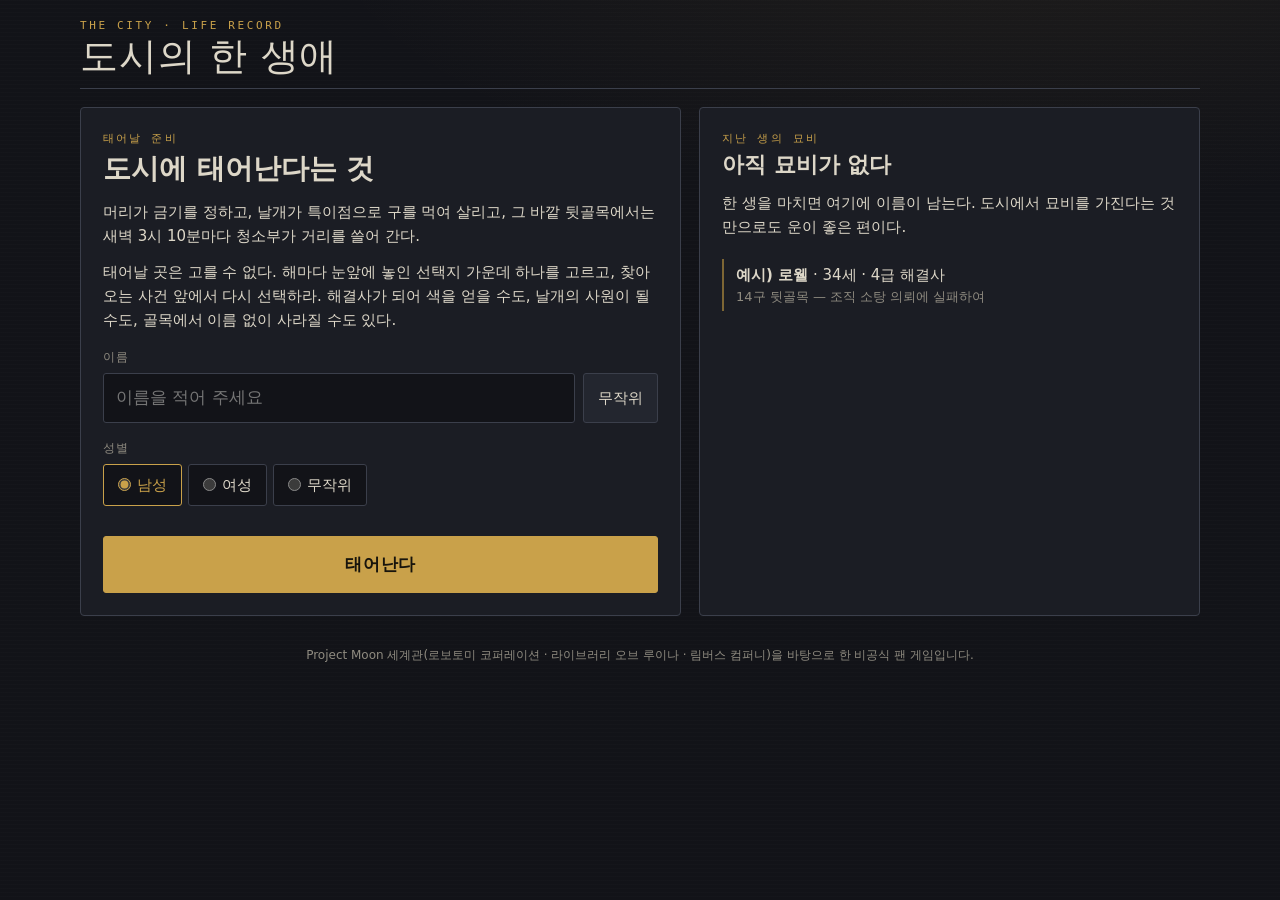
==== commit d276bdce: "Kali dies when defeated; drop her Mang line Co-Authored-By: Claude Opus 5.5 <noreply@anthropic.com> " ====
--- a/index.html
+++ b/index.html
@@ -339,7 +339,7 @@
   heir: "H사 가주 후보", head: "H사 가주", lord: "H사 군주", heishou: "흑수가 되다", pildu: "흑수 필두", captain: "대호수의 선장", pirateCaptain: "해적선장",
   hunterLegend: "전설의 금기사냥꾼", claw: "머리의 발톱",
   vampire: "혈귀가 되다", bloodNoble: "혈귀 귀족", bloodLegend: "전설의 혈귀 사냥꾼", butlerChief: "저택의 우두머리", relic: "유물 발견", relic5: "유물 수집가",
-  leiHeng: "동부십검을 꺾다", roachEmperor: "바퀴황제를 쓰러뜨리다", kali: "붉은 안개를 걷어 내다", whale: "창백한 고래를 잡다", marlin: "청새치 고래를 잡다", redWhale: "새빨간 고래를 잡다", disha: "72지살", tiangang: "36천강", hatchery: "부화장 출신", lost: "길 잃은 자", lostReturn: "열차에서 돌아오다", rcorpTop: "R사 팀장", wcleanTop: "1등급 정리요원", blackcloudTop: "흑운회 조장", geomgyeTop: "검계의 우두",
+  leiHeng: "동부십검을 꺾다", roachEmperor: "바퀴황제를 쓰러뜨리다", kali: "붉은 안개를 베다", whale: "창백한 고래를 잡다", marlin: "청새치 고래를 잡다", redWhale: "새빨간 고래를 잡다", disha: "72지살", tiangang: "36천강", hatchery: "부화장 출신", lost: "길 잃은 자", lostReturn: "열차에서 돌아오다", rcorpTop: "R사 팀장", wcleanTop: "1등급 정리요원", blackcloudTop: "흑운회 조장", geomgyeTop: "검계의 우두",
   spiderEscape: "거미집 탈출", sisyphe: "시지프형", sisypheOut: "형기 만료", abiSlayer: "아비를 베다", spiderEnd: "거미집의 끝",
   nest: "둥지 입성", wing: "날개 입사", fixer: "해결사 자격", grade1: "1급 해결사", color: "특색 해결사",
   finger: "손가락의 일원", taboo: "금기를 건드림", night: "청소부를 베다",
@@ -1569,14 +1569,14 @@
       { label: "맞선다", sub: "체력 1800 · 위력 230 · 처치하면 미미크리 [프로토타입]", run: () => ({
         combat: {
           name: "붉은 안개 칼리", hp: 1800, str: 230, dmgMult: 5, hitMult: 0.4, noCap: true, yieldAt: 10,
-          desc: "특색, 붉은 안개. 소속은 ???????. \"망? 필요 없어.\"",
+          desc: "특색, 붉은 안개. 소속은 ???????.",
           cause: "붉은 안개의 칼날에",
         },
         win(n) {
           s.kaliDone = true;
           s.rep += 80;
           achieve("kali");
-          return `${n}합 끝에 붉은 안개가 걷혔다. 칼리가 칼을 내려놓았다. "...제법이네. 가져가." 그녀가 남기고 간 칼 한 자루. ${gainRelic(relicOf("미미크리 [프로토타입]"))}`;
+          return `${n}합 끝에 마지막 일격이 붉은 코트를 꿰뚫었다. 칼리가 무릎을 꿇었다. "...제법이네." 그 말을 끝으로 숨이 멎었다. 붉은 안개가 걷히고, 그녀가 쥐고 있던 칼만 남았다. ${gainRelic(relicOf("미미크리 [프로토타입]"))}`;
         },
         lose() { return "붉은 칼날이 눈앞에서 멈췄다. \"끝. 다음엔 제대로 해.\" 칼리는 등을 돌려 안개 속으로 사라졌다."; },
         fled() { return "안개 밖으로 필사적으로 달렸다. 등 뒤에서 짧은 목소리가 들렸다. \"도망은 빠르네.\""; },
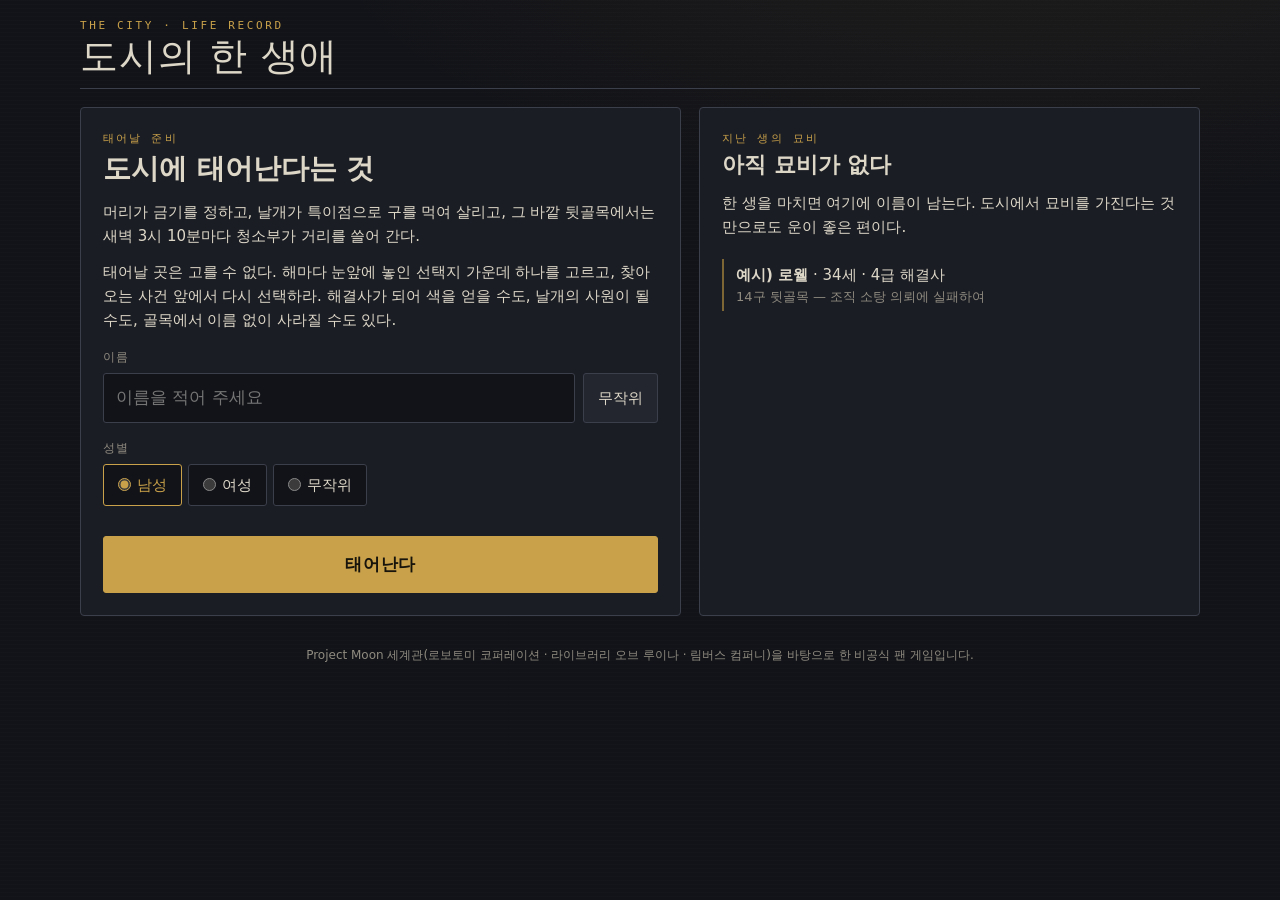
==== commit 0b3dc478: "Kali wears a black jacket, not a red coat Co-Authored-By: Claude Opus 5.5 <noreply@anthropic.com> Cl" ====
--- a/index.html
+++ b/index.html
@@ -1564,7 +1564,7 @@
   // 히든 보스: 붉은 안개 칼리 (체력 1800 · 망 없음 · 위력 230)
   { id: "kali", w: () => (!s.kaliDone && s.age >= 25 && power(s) >= 170 && s.zone !== "spider" && s.zone !== "sisyphe" ? 0.3 : 0), run: () => ({
     title: "붉은 안개",
-    text: "골목 전체가 붉게 흐려졌다. 안개 속에서 붉은 코트 자락이 펄럭인다.\n특색, 붉은 안개. 칼리.\n그녀가 대검을 어깨에 걸친 채 턱짓했다. 거대한 붉은 칼날이 숨을 쉬듯 꿈틀거렸다.\n\"비켜. 아니면 덤비든가.\"",
+    text: "골목 전체가 붉게 흐려졌다. 안개 속에서 검은 자켓 자락이 펄럭인다.\n특색, 붉은 안개. 칼리.\n그녀가 대검을 어깨에 걸친 채 턱짓했다. 거대한 붉은 칼날이 숨을 쉬듯 꿈틀거렸다.\n\"비켜. 아니면 덤비든가.\"",
     choices: [
       { label: "맞선다", sub: "체력 1800 · 위력 230 · 처치하면 미미크리 [프로토타입]", run: () => ({
         combat: {
@@ -1576,7 +1576,7 @@
           s.kaliDone = true;
           s.rep += 80;
           achieve("kali");
-          return `${n}합 끝에 마지막 일격이 붉은 코트를 꿰뚫었다. 칼리가 무릎을 꿇었다. "...제법이네." 그 말을 끝으로 숨이 멎었다. 붉은 안개가 걷히고, 그녀가 쥐고 있던 칼만 남았다. ${gainRelic(relicOf("미미크리 [프로토타입]"))}`;
+          return `${n}합 끝에 마지막 일격이 검은 자켓을 꿰뚫었다. 칼리가 무릎을 꿇었다. "...제법이네." 그 말을 끝으로 숨이 멎었다. 붉은 안개가 걷히고, 그녀가 쥐고 있던 칼만 남았다. ${gainRelic(relicOf("미미크리 [프로토타입]"))}`;
         },
         lose() { return "붉은 칼날이 눈앞에서 멈췄다. \"끝. 다음엔 제대로 해.\" 칼리는 등을 돌려 안개 속으로 사라졌다."; },
         fled() { return "안개 밖으로 필사적으로 달렸다. 등 뒤에서 짧은 목소리가 들렸다. \"도망은 빠르네.\""; },
